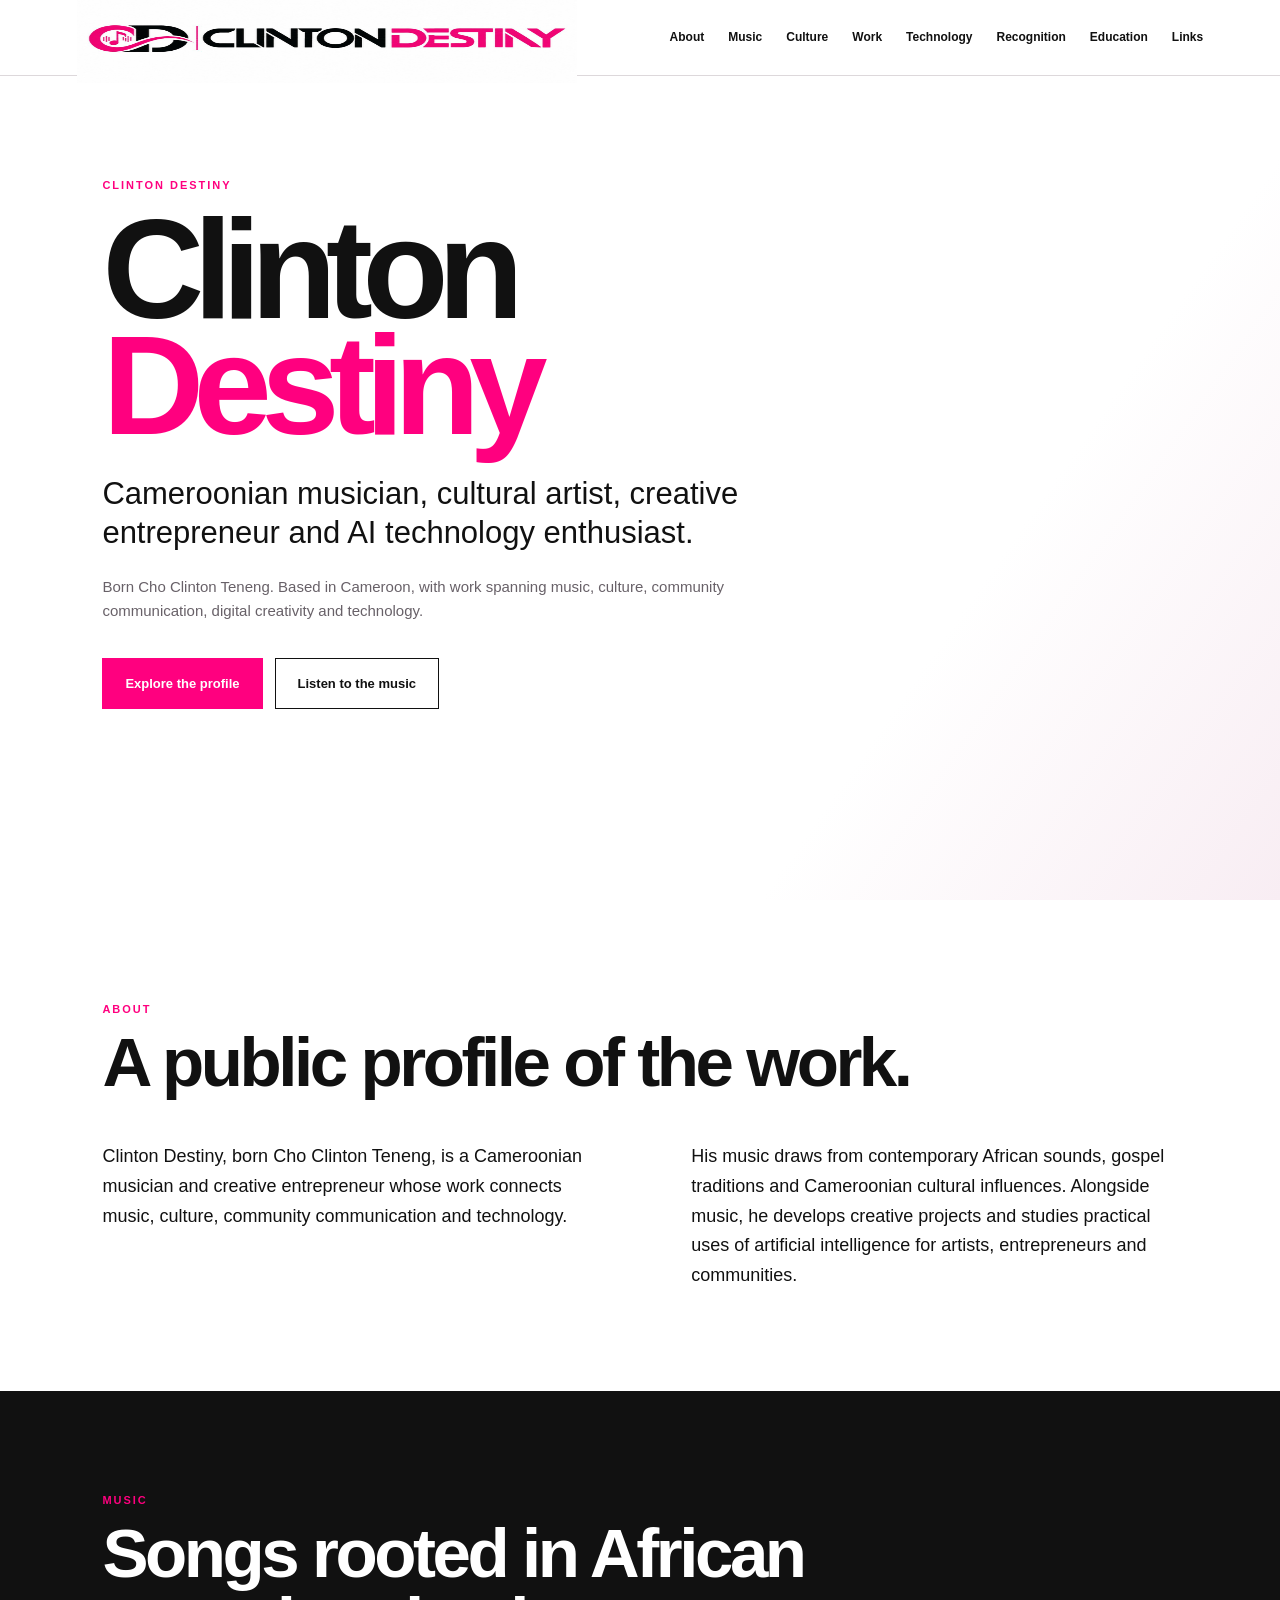
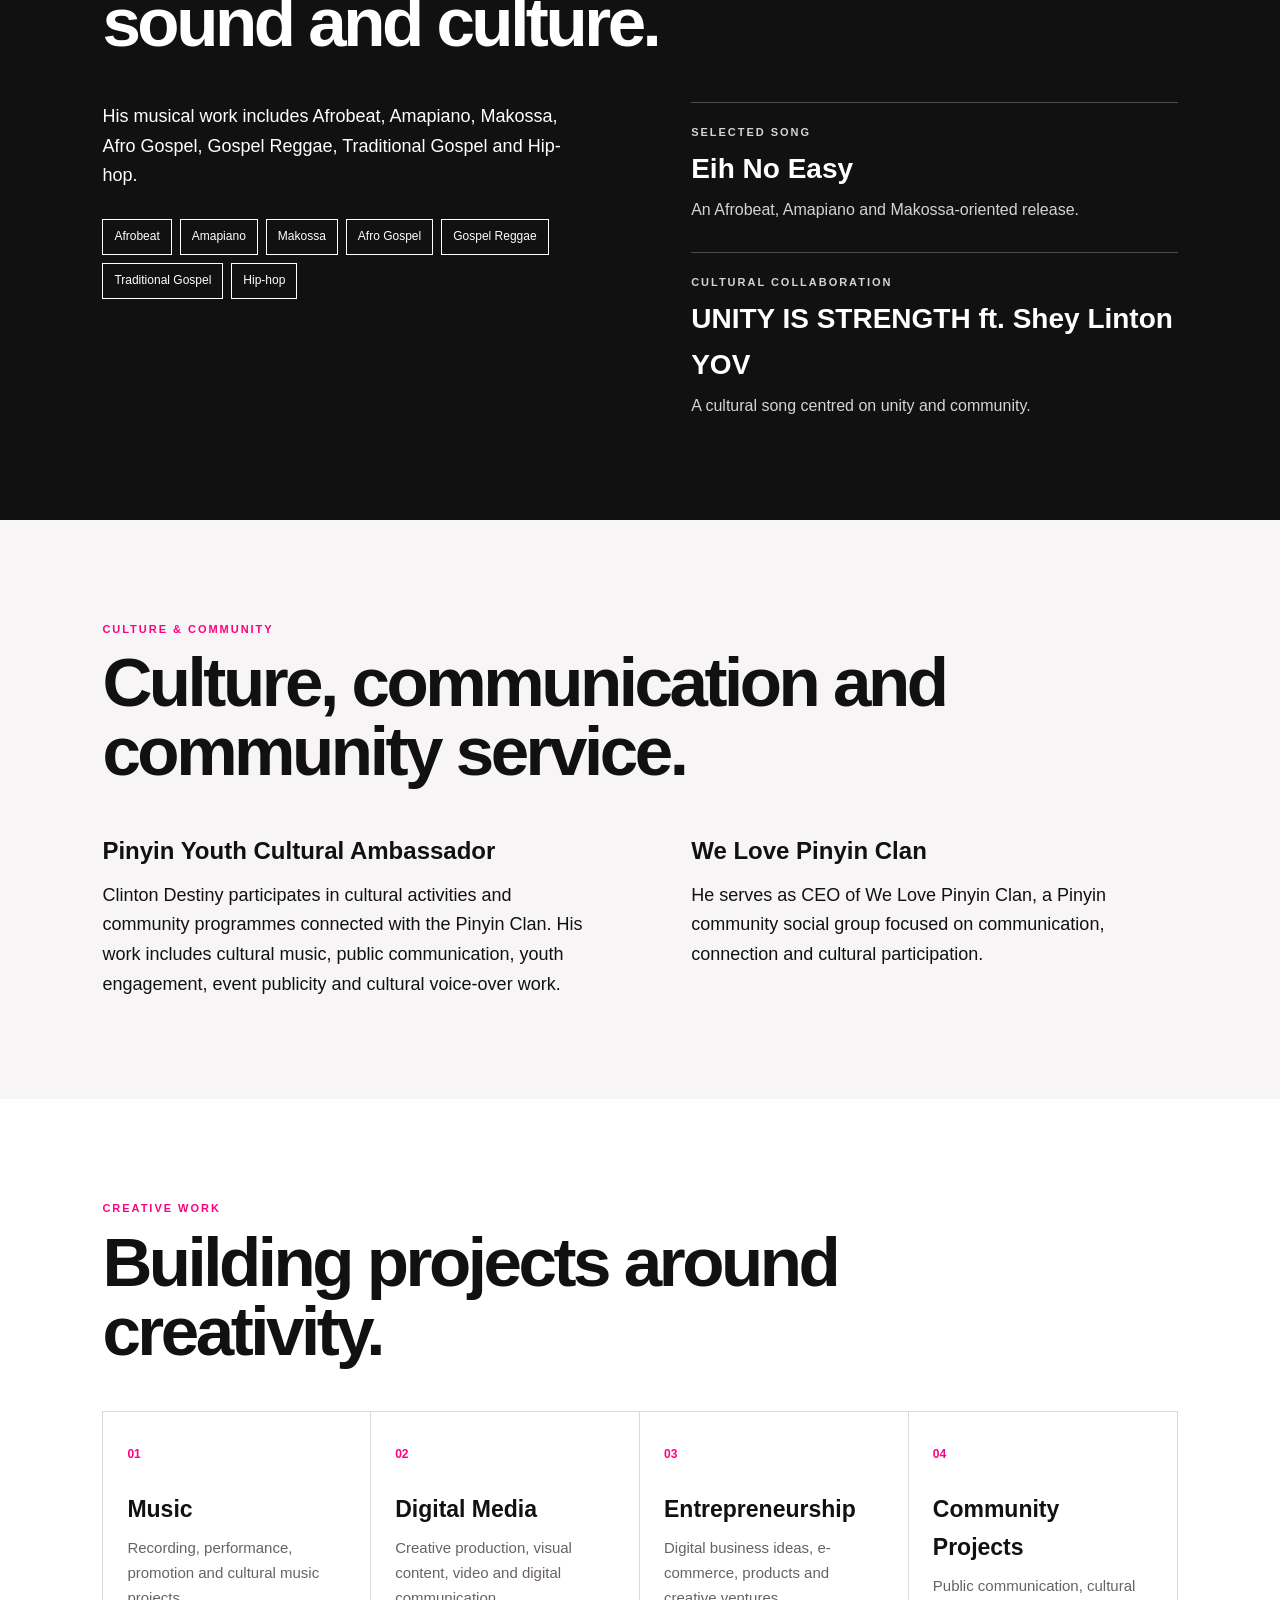
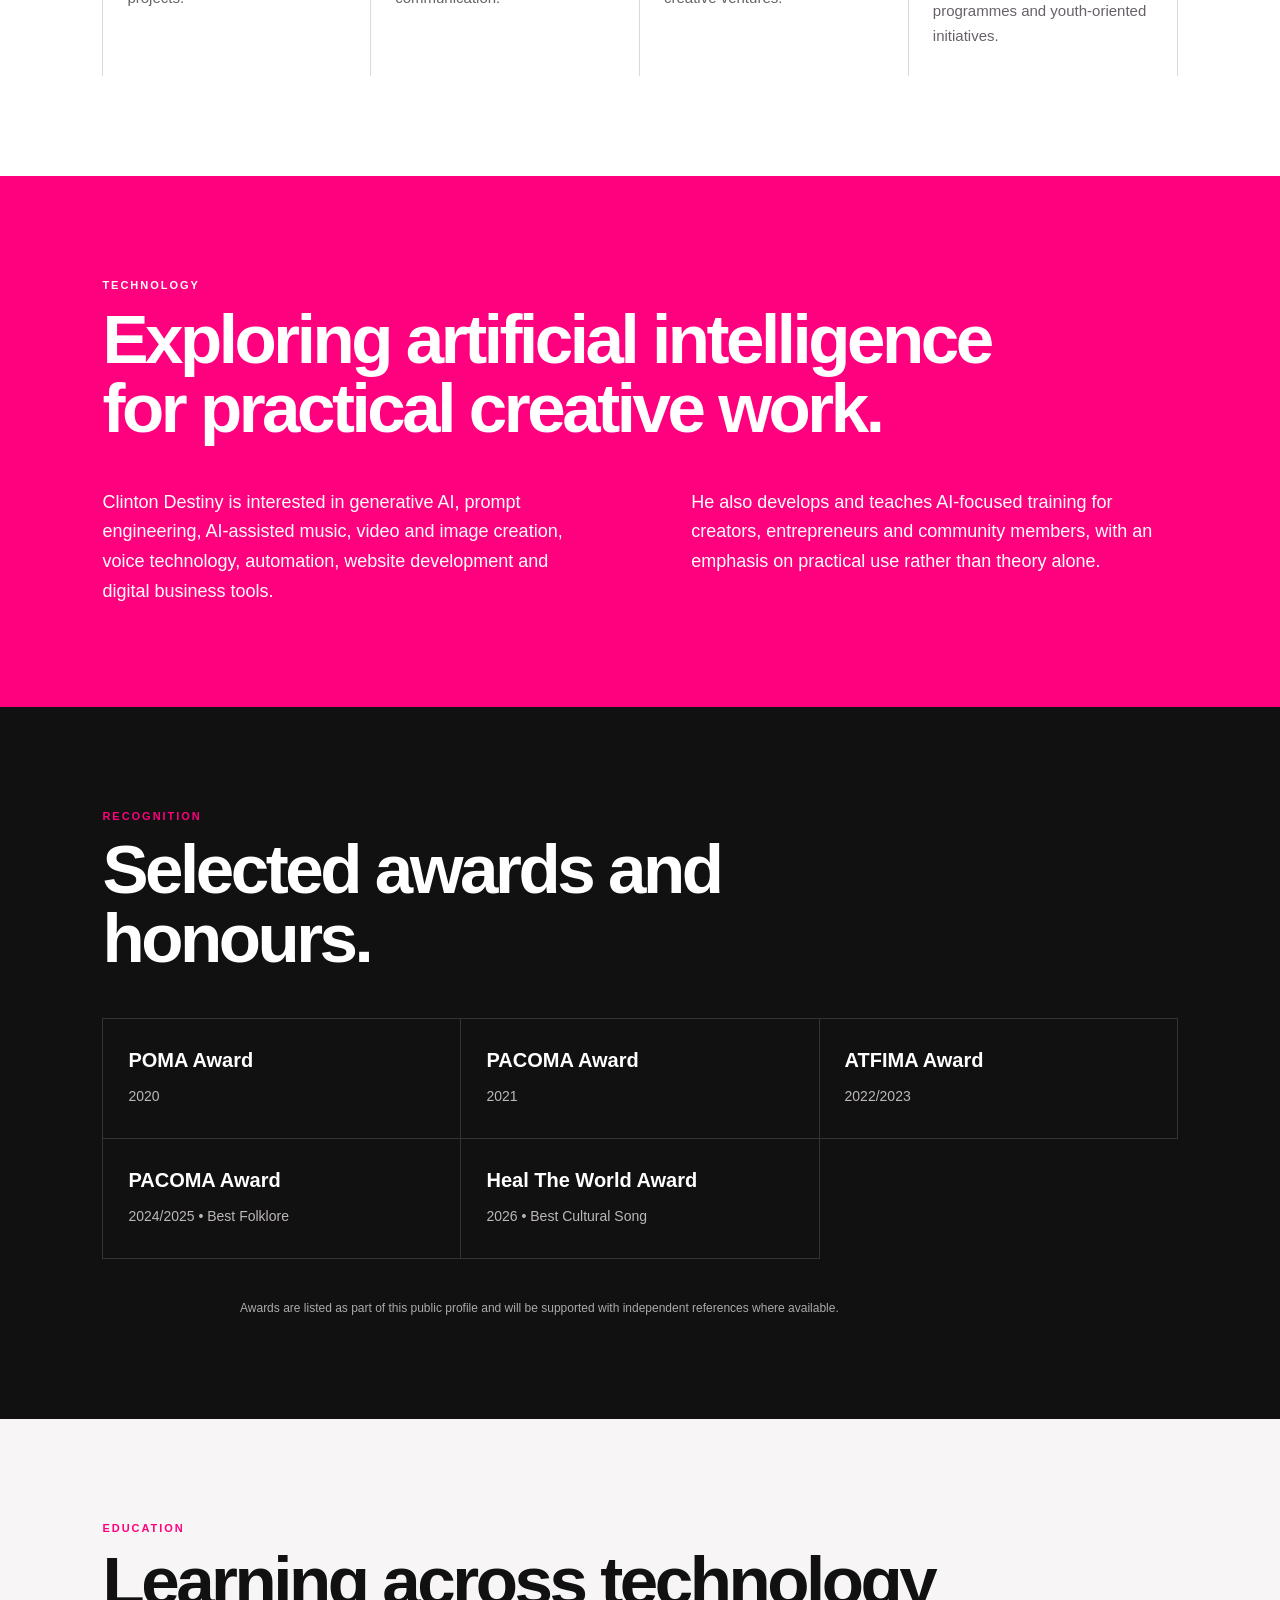
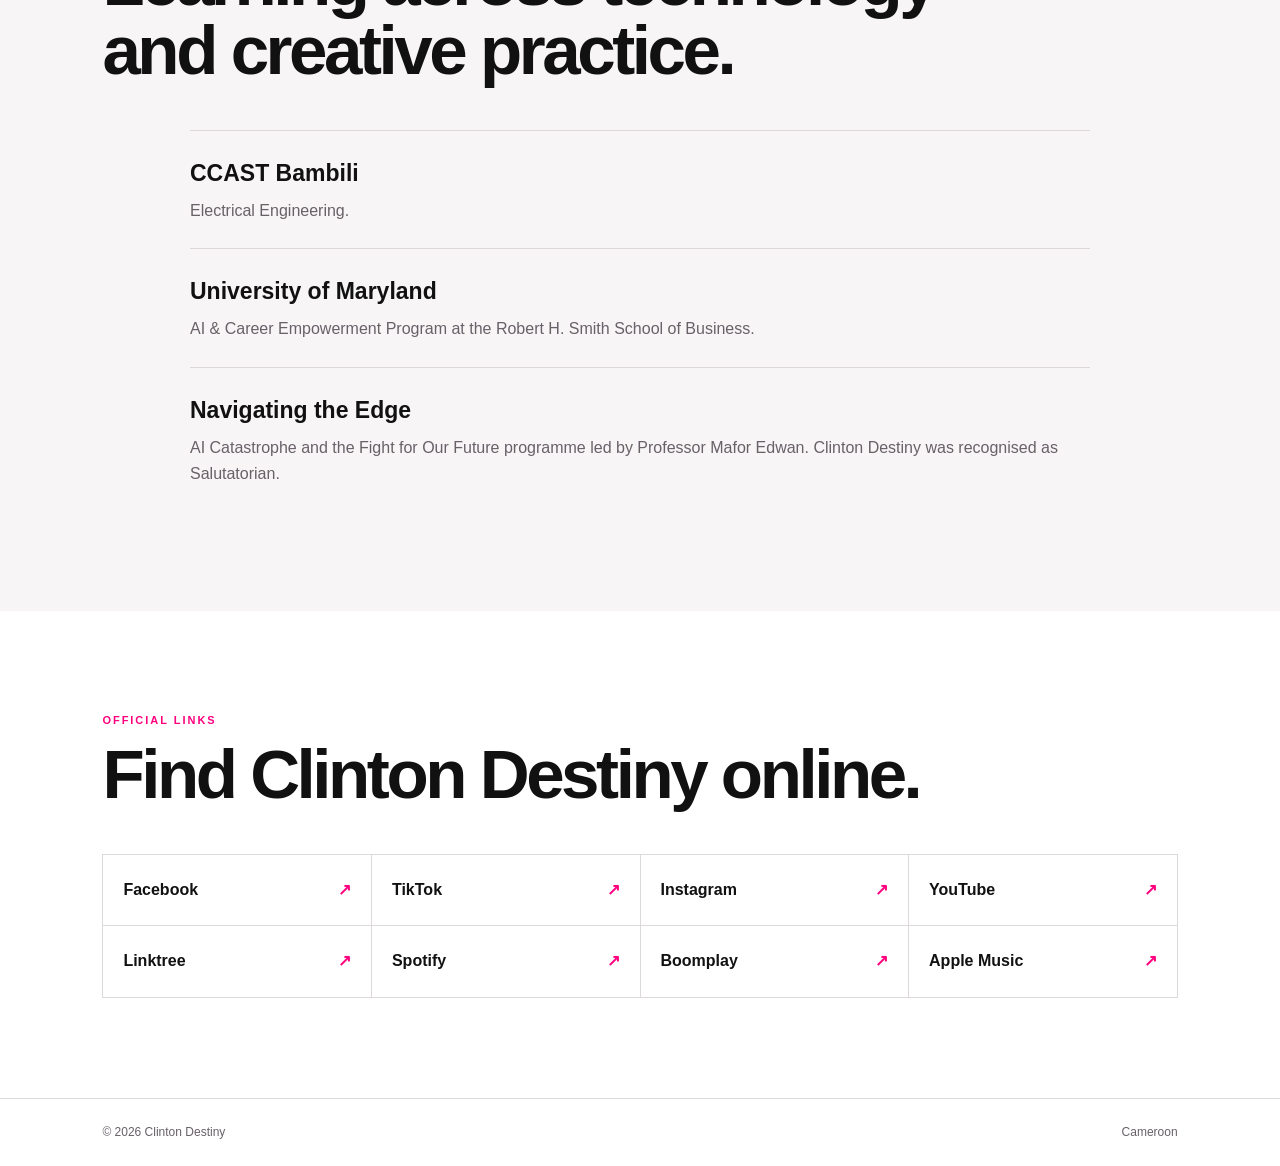
==== index.html @ 1fce6de0 "Link homepage music navigation to music page" ====
<!doctype html>
<html lang="en">
<head>
<meta charset="utf-8">
<meta name="viewport" content="width=device-width, initial-scale=1">
<meta name="description" content="Clinton Destiny, born Cho Clinton Teneng, is an award-winning Cameroonian Afro-Gospel and folklore artist, musician, creative entrepreneur, journalist, digital creator and AI technology enthusiast. Discover his music, cultural work, awards, projects and official links.">
<meta name="author" content="Clinton Destiny">
<meta name="robots" content="index, follow, max-image-preview:large, max-snippet:-1, max-video-preview:-1">
<meta name="googlebot" content="index, follow, max-image-preview:large, max-snippet:-1, max-video-preview:-1">
<meta name="theme-color" content="#111111">
<meta name="referrer" content="strict-origin-when-cross-origin">
<link rel="canonical" href="https://choclinton3-ai.github.io/clintondestiny.github.io/">
<meta property="og:site_name" content="Clinton Destiny Official">
<meta property="og:title" content="Clinton Destiny | Official Gospel & Folklore Artist">
<meta property="og:description" content="Official profile of Clinton Destiny, born Cho Clinton Teneng, a Cameroonian Afro-Gospel and folklore artist, musician, creative entrepreneur, journalist, digital creator and AI technology enthusiast.">
<meta property="og:type" content="profile">
<meta property="og:url" content="https://choclinton3-ai.github.io/clintondestiny.github.io/">
<meta property="profile:first_name" content="Clinton">
<meta property="profile:last_name" content="Destiny">
<meta property="profile:username" content="clintondestinyofficial3">
<meta name="twitter:card" content="summary">
<meta name="twitter:title" content="Clinton Destiny | Official Gospel & Folklore Artist">
<meta name="twitter:description" content="Cameroonian Afro-Gospel and folklore artist, musician, creative entrepreneur, journalist, digital creator and AI technology enthusiast.">
<title>Clinton Destiny | Official Gospel & Folklore Artist</title>
<link rel="stylesheet" href="styles.css">
<script type="application/ld+json">
{
  "@context":"https://schema.org",
  "@type":"Person",
  "name":"Clinton Destiny",
  "alternateName":"Cho Clinton Teneng",
  "description":"Award-winning Cameroonian Afro-Gospel and folklore artist, musician, creative entrepreneur, journalist, digital creator and AI technology enthusiast.",
  "url":"https://choclinton3-ai.github.io/clintondestiny.github.io/",
  "mainEntityOfPage":"https://choclinton3-ai.github.io/clintondestiny.github.io/",
  "jobTitle":"Musician, Creative Entrepreneur and Digital Creator",
  "nationality":"Cameroonian",
  "knowsAbout":[
    "Afro-Gospel",
    "Gospel Reggae",
    "Afrobeat",
    "Amapiano",
    "Makossa",
    "Cameroonian folklore music",
    "Bamenda traditional culture",
    "Artificial intelligence",
    "Prompt engineering",
    "Digital creativity",
    "Creative entrepreneurship"
  ],
  "sameAs":[
    "https://www.facebook.com/profile.php?id=61556082051792",
    "https://www.tiktok.com/@clintondestiny3",
    "https://www.instagram.com/clintondestinyofficial3",
    "https://www.youtube.com/@ClintonDestiny",
    "https://linktr.ee/clintondestiny"
  ]
}
</script>
</head>
<body>
<header class="site-header">
  <a class="brand" href="#top" aria-label="Clinton Destiny home">
    <img class="brand-logo" src="file_00000000678c821283e40a0ce53c4927.jpg" alt="Clinton Destiny logo">
  </a>
  <button class="menu" aria-label="Open navigation" aria-expanded="false" onclick="document.body.classList.toggle('nav-open');this.setAttribute('aria-expanded',document.body.classList.contains('nav-open'))">☰</button>
  <nav aria-label="Main navigation">
    <a href="about.html">About</a>
    <a href="music.html">Music</a>
    <a href="#culture">Culture</a>
    <a href="#work">Work</a>
    <a href="#technology">Technology</a>
    <a href="#recognition">Recognition</a>
    <a href="#education">Education</a>
    <a href="#links">Links</a>
  </nav>
</header>

<main id="top">
<section class="hero">
  <div class="hero-copy">
    <p class="eyebrow">CLINTON DESTINY</p>
    <h1>Clinton<br><span>Destiny</span></h1>
    <p class="lead">Cameroonian musician, cultural artist, creative entrepreneur and AI technology enthusiast.</p>
    <p class="hero-note">Born Cho Clinton Teneng. Based in Cameroon, with work spanning music, culture, community communication, digital creativity and technology.</p>
    <div class="hero-actions">
      <a class="button primary" href="about.html">Explore the profile</a>
      <a class="button secondary" href="music.html">Listen to the music</a>
    </div>
  </div>
</section>

<section id="about" class="section">
  <div class="section-heading">
    <p class="section-label">ABOUT</p>
    <h2>A public profile of the work.</h2>
  </div>
  <div class="two-col">
    <p>Clinton Destiny, born Cho Clinton Teneng, is a Cameroonian musician and creative entrepreneur whose work connects music, culture, community communication and technology.</p>
    <p>His music draws from contemporary African sounds, gospel traditions and Cameroonian cultural influences. Alongside music, he develops creative projects and studies practical uses of artificial intelligence for artists, entrepreneurs and communities.</p>
  </div>
</section>

<section id="music" class="section dark">
  <div class="section-heading">
    <p class="section-label">MUSIC</p>
    <h2>Songs rooted in African sound and culture.</h2>
  </div>
  <div class="two-col">
    <div>
      <p>His musical work includes Afrobeat, Amapiano, Makossa, Afro Gospel, Gospel Reggae, Traditional Gospel and Hip-hop.</p>
      <div class="tags">
        <span>Afrobeat</span><span>Amapiano</span><span>Makossa</span><span>Afro Gospel</span><span>Gospel Reggae</span><span>Traditional Gospel</span><span>Hip-hop</span>
      </div>
    </div>
    <div class="music-list">
      <article>
        <p class="small">SELECTED SONG</p>
        <h3>Eih No Easy</h3>
        <p>An Afrobeat, Amapiano and Makossa-oriented release.</p>
      </article>
      <article>
        <p class="small">CULTURAL COLLABORATION</p>
        <h3>UNITY IS STRENGTH ft. Shey Linton YOV</h3>
        <p>A cultural song centred on unity and community.</p>
      </article>
    </div>
  </div>
</section>

<section id="culture" class="section soft">
  <div class="section-heading">
    <p class="section-label">CULTURE & COMMUNITY</p>
    <h2>Culture, communication and community service.</h2>
  </div>
  <div class="two-col">
    <div>
      <h3>Pinyin Youth Cultural Ambassador</h3>
      <p>Clinton Destiny participates in cultural activities and community programmes connected with the Pinyin Clan. His work includes cultural music, public communication, youth engagement, event publicity and cultural voice-over work.</p>
    </div>
    <div>
      <h3>We Love Pinyin Clan</h3>
      <p>He serves as CEO of We Love Pinyin Clan, a Pinyin community social group focused on communication, connection and cultural participation.</p>
    </div>
  </div>
</section>

<section id="work" class="section">
  <div class="section-heading">
    <p class="section-label">CREATIVE WORK</p>
    <h2>Building projects around creativity.</h2>
  </div>
  <div class="work-grid">
    <article><span>01</span><h3>Music</h3><p>Recording, performance, promotion and cultural music projects.</p></article>
    <article><span>02</span><h3>Digital Media</h3><p>Creative production, visual content, video and digital communication.</p></article>
    <article><span>03</span><h3>Entrepreneurship</h3><p>Digital business ideas, e-commerce, products and creative ventures.</p></article>
    <article><span>04</span><h3>Community Projects</h3><p>Public communication, cultural programmes and youth-oriented initiatives.</p></article>
  </div>
</section>

<section id="technology" class="section pink">
  <div class="section-heading">
    <p class="section-label">TECHNOLOGY</p>
    <h2>Exploring artificial intelligence for practical creative work.</h2>
  </div>
  <div class="two-col">
    <p>Clinton Destiny is interested in generative AI, prompt engineering, AI-assisted music, video and image creation, voice technology, automation, website development and digital business tools.</p>
    <p>He also develops and teaches AI-focused training for creators, entrepreneurs and community members, with an emphasis on practical use rather than theory alone.</p>
  </div>
</section>

<section id="recognition" class="section dark">
  <div class="section-heading">
    <p class="section-label">RECOGNITION</p>
    <h2>Selected awards and honours.</h2>
  </div>
  <div class="award-grid">
    <div><strong>POMA Award</strong><span>2020</span></div>
    <div><strong>PACOMA Award</strong><span>2021</span></div>
    <div><strong>ATFIMA Award</strong><span>2022/2023</span></div>
    <div><strong>PACOMA Award</strong><span>2024/2025 • Best Folklore</span></div>
    <div><strong>Heal The World Award</strong><span>2026 • Best Cultural Song</span></div>
  </div>
  <p class="quiet">Awards are listed as part of this public profile and will be supported with independent references where available.</p>
</section>

<section id="education" class="section soft">
  <div class="section-heading">
    <p class="section-label">EDUCATION</p>
    <h2>Learning across technology and creative practice.</h2>
  </div>
  <div class="education-list">
    <article>
      <h3>CCAST Bambili</h3>
      <p>Electrical Engineering.</p>
    </article>
    <article>
      <h3>University of Maryland</h3>
      <p>AI & Career Empowerment Program at the Robert H. Smith School of Business.</p>
    </article>
    <article>
      <h3>Navigating the Edge</h3>
      <p>AI Catastrophe and the Fight for Our Future programme led by Professor Mafor Edwan. Clinton Destiny was recognised as Salutatorian.</p>
    </article>
  </div>
</section>

<section id="links" class="section links-section">
  <div class="section-heading">
    <p class="section-label">OFFICIAL LINKS</p>
    <h2>Find Clinton Destiny online.</h2>
  </div>
  <div class="links-grid">
    <a href="https://www.facebook.com/profile.php?id=61556082051792" target="_blank" rel="noopener">Facebook <span>↗</span></a>
    <a href="https://www.tiktok.com/@clintondestiny3" target="_blank" rel="noopener">TikTok <span>↗</span></a>
    <a href="https://www.instagram.com/clintondestinyofficial3" target="_blank" rel="noopener">Instagram <span>↗</span></a>
    <a href="https://www.youtube.com/@ClintonDestiny" target="_blank" rel="noopener">YouTube <span>↗</span></a>
    <a href="https://linktr.ee/clintondestiny" target="_blank" rel="noopener">Linktree <span>↗</span></a>
    <a href="https://open.spotify.com/album/2x3E6bNF00wiNWALQYVmuE" target="_blank" rel="noopener">Spotify <span>↗</span></a>
    <a href="https://www.boomplay.com/songs/194719403" target="_blank" rel="noopener">Boomplay <span>↗</span></a>
    <a href="https://geo.music.apple.com/us/album/_/1787803895?i=1787803896" target="_blank" rel="noopener">Apple Music <span>↗</span></a>
  </div>
</section>
</main>

<footer>
  <span>© <span id="year"></span> Clinton Destiny</span>
  <span>Cameroon</span>
</footer>
<script src="script.js"></script>
</body>
</html>
---- styles.css ----
:root{--pink:#ff007f;--black:#111;--white:#fff;--soft:#f7f5f6;--line:#ddd8db;--muted:#686168}
*{box-sizing:border-box}
html{scroll-behavior:smooth}
body{margin:0;font-family:Arial,Helvetica,sans-serif;color:var(--black);background:#fff;line-height:1.65}
a{color:inherit;text-decoration:none}
.site-header{height:76px;display:flex;align-items:center;justify-content:space-between;padding:0 6vw;border-bottom:1px solid var(--line);background:rgba(255,255,255,.97);position:sticky;top:0;z-index:50}
.brand{display:flex;align-items:center;justify-content:flex-start;width:500px;height:90px;flex:0 0 500px;overflow:hidden}.brand-logo{display:block;width:500px;height:90px;object-fit:fill}.brand:focus-visible{outline:2px solid var(--pink);outline-offset:4px}
.brand b{color:var(--pink)}
.site-header nav{display:flex;gap:24px;font-size:12px;font-weight:700}
.site-header nav a:hover{color:var(--pink)}
.menu{display:none;border:0;background:none;font-size:28px;line-height:1;padding:4px;cursor:pointer}
.hero{display:block;min-height:calc(100vh - 76px);padding:100px 8vw 110px;background:linear-gradient(125deg,#fff 0%,#fff 72%,#f8edf3 100%)}
.hero-copy{max-width:900px}
.eyebrow,.section-label,.small{margin:0;color:var(--pink);font-size:11px;font-weight:800;letter-spacing:.18em}
h1{font-size:clamp(72px,11vw,150px);line-height:.82;letter-spacing:-.075em;margin:18px 0 32px}
h1 span{color:var(--pink)}
.lead{font-size:clamp(22px,2.5vw,31px);line-height:1.25;max-width:700px;margin:0}
.hero-note{max-width:720px;color:var(--muted);font-size:15px;margin:22px 0 0}
.hero-actions{display:flex;gap:12px;margin-top:34px;flex-wrap:wrap}
.button{display:inline-block;padding:14px 22px;border:1px solid var(--black);font-weight:700;font-size:13px}
.button.primary{background:var(--pink);color:#fff;border-color:var(--pink)}
.button.secondary{background:#fff}
.section{padding:100px 8vw}
.section.dark{background:var(--black);color:#fff}
.section.pink{background:var(--pink);color:#fff}
.section.pink .section-label{color:#fff}
.section.soft{background:var(--soft)}
.section-heading{max-width:1200px;margin:0 auto 45px}
.section-heading h2{font-size:clamp(42px,5.4vw,78px);line-height:1;letter-spacing:-.05em;max-width:900px;margin:10px 0 0}
.two-col{display:grid;grid-template-columns:1fr 1fr;gap:8vw;max-width:1200px;margin:auto}
.two-col>p,.two-col>div>p{font-size:18px;margin:0}
.two-col h3{font-size:24px;margin:0 0 10px}
.tags{display:flex;flex-wrap:wrap;gap:8px;margin-top:28px}
.tags span{border:1px solid currentColor;padding:7px 11px;font-size:12px}
.music-list{display:grid;gap:28px}
.music-list article{border-top:1px solid rgba(255,255,255,.25);padding-top:20px}
.music-list h3{font-size:28px;margin:5px 0}
.music-list p{margin:0;color:#d7d2d5}
.work-grid{display:grid;grid-template-columns:repeat(4,1fr);max-width:1200px;margin:auto;border-top:1px solid var(--line)}
.work-grid article{padding:28px 24px;border-right:1px solid var(--line)}
.work-grid article:first-child{border-left:1px solid var(--line)}
.work-grid span{color:var(--pink);font-weight:800;font-size:12px}
.work-grid h3{font-size:23px;margin:25px 0 7px}
.work-grid p{color:var(--muted);font-size:15px;margin:0}
.section.pink .two-col p{color:#fff}
.award-grid{display:grid;grid-template-columns:repeat(3,1fr);gap:0;max-width:1200px;margin:auto;border-top:1px solid #333;border-left:1px solid #333}
.award-grid div{padding:25px;border-right:1px solid #333;border-bottom:1px solid #333;min-height:120px}
.award-grid strong{display:block;font-size:20px}
.award-grid span{display:block;color:#bdb7bb;margin-top:8px;font-size:14px}
.quiet{max-width:800px;margin:40px auto 0;color:#aaa;font-size:12px}
.education-list{max-width:900px;margin:auto}
.education-list article{border-top:1px solid var(--line);padding:24px 0}
.education-list h3{font-size:23px;margin:0 0 5px}
.education-list p{margin:0;color:var(--muted);font-size:16px}
.links-section{background:#fff}
.links-grid{display:grid;grid-template-columns:repeat(4,1fr);max-width:1200px;margin:auto;border-top:1px solid var(--line);border-left:1px solid var(--line)}
.links-grid a{padding:22px 20px;border-right:1px solid var(--line);border-bottom:1px solid var(--line);font-weight:700}
.links-grid a:hover{color:var(--pink)}
.links-grid span{float:right;color:var(--pink)}
footer{display:flex;justify-content:space-between;padding:24px 8vw;border-top:1px solid var(--line);font-size:12px;color:var(--muted)}
@media(max-width:900px){
.site-header{height:68px;padding:0 7vw}
.site-header nav{display:none}
.menu{display:block}
.nav-open nav{display:flex;position:absolute;left:0;right:0;top:68px;background:#fff;padding:22px 7vw;flex-direction:column;gap:14px;border-bottom:1px solid var(--line);box-shadow:0 10px 25px rgba(0,0,0,.05)}
.hero{min-height:auto;padding:70px 7vw 80px}
.section{padding:78px 7vw}
.section-heading{margin-bottom:34px}
.two-col{grid-template-columns:1fr;gap:28px}
.two-col>p,.two-col>div>p{font-size:17px}
.work-grid{grid-template-columns:1fr 1fr}
.work-grid article{border-bottom:1px solid var(--line)}
.award-grid{grid-template-columns:1fr 1fr}
.links-grid{grid-template-columns:1fr 1fr}
footer{padding:22px 7vw}
}
@media(max-width:560px){
.brand{width:calc(100% - 56px);height:90px;flex:1 1 auto;flex-basis:auto;justify-content:flex-start}.brand-logo{width:100%;height:90px;object-fit:fill}
h1{font-size:clamp(62px,18vw,100px)}
.lead{font-size:22px}
.hero-actions{width:100%}
.button{flex:1;text-align:center}
.work-grid,.award-grid,.links-grid{grid-template-columns:1fr}
.work-grid article{border-left:1px solid var(--line)}
}
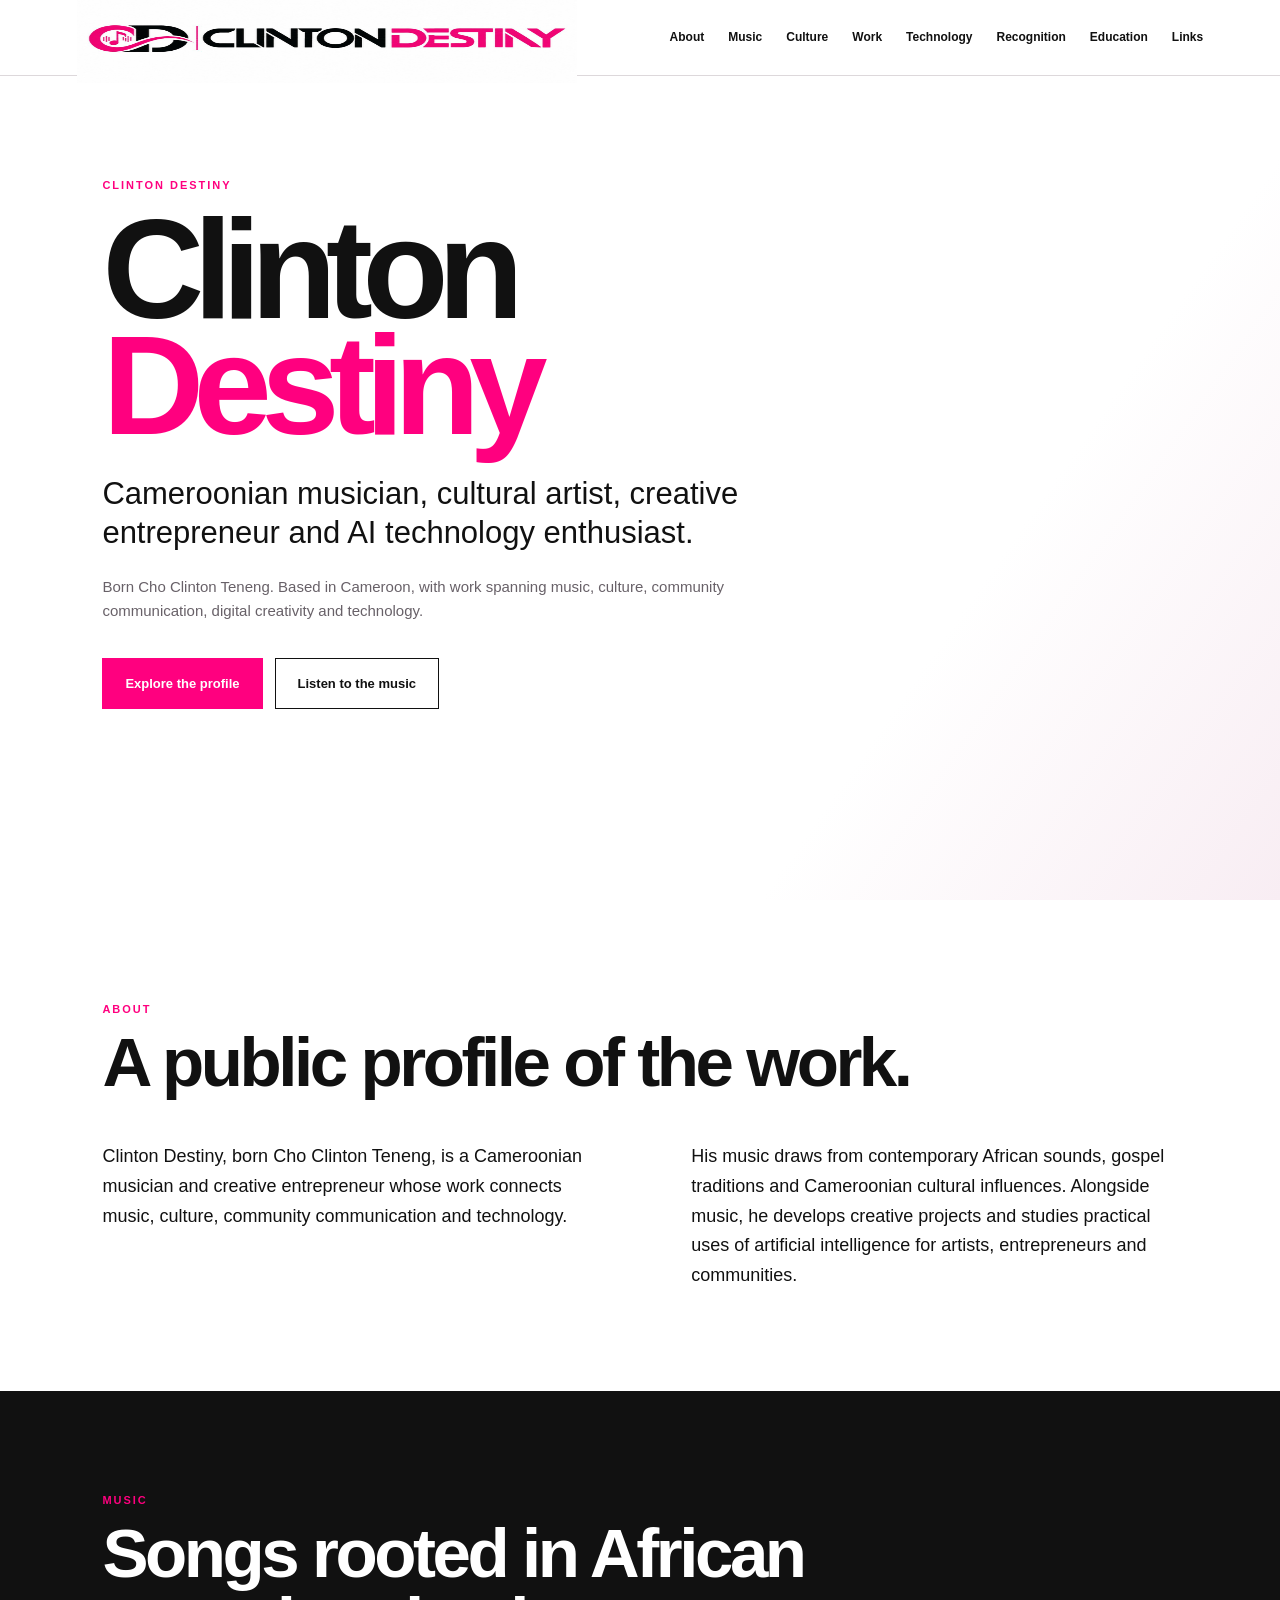
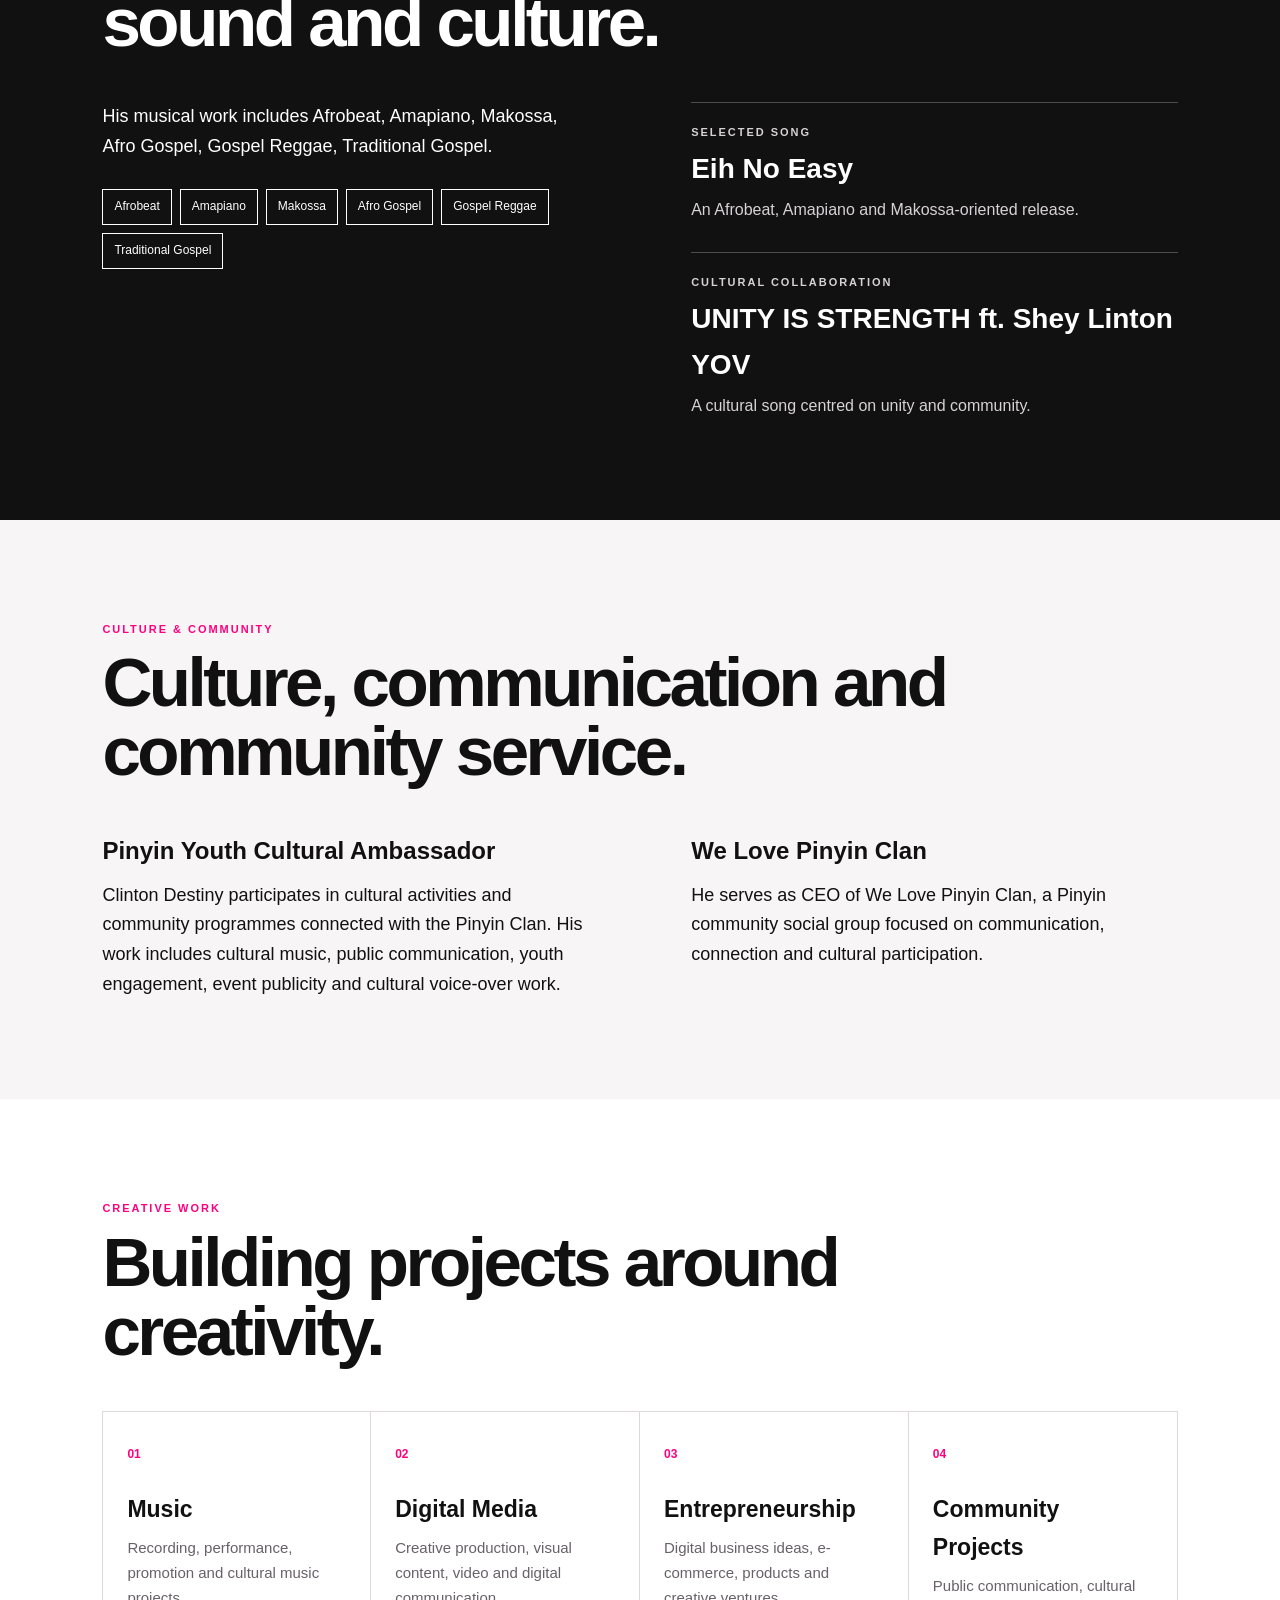
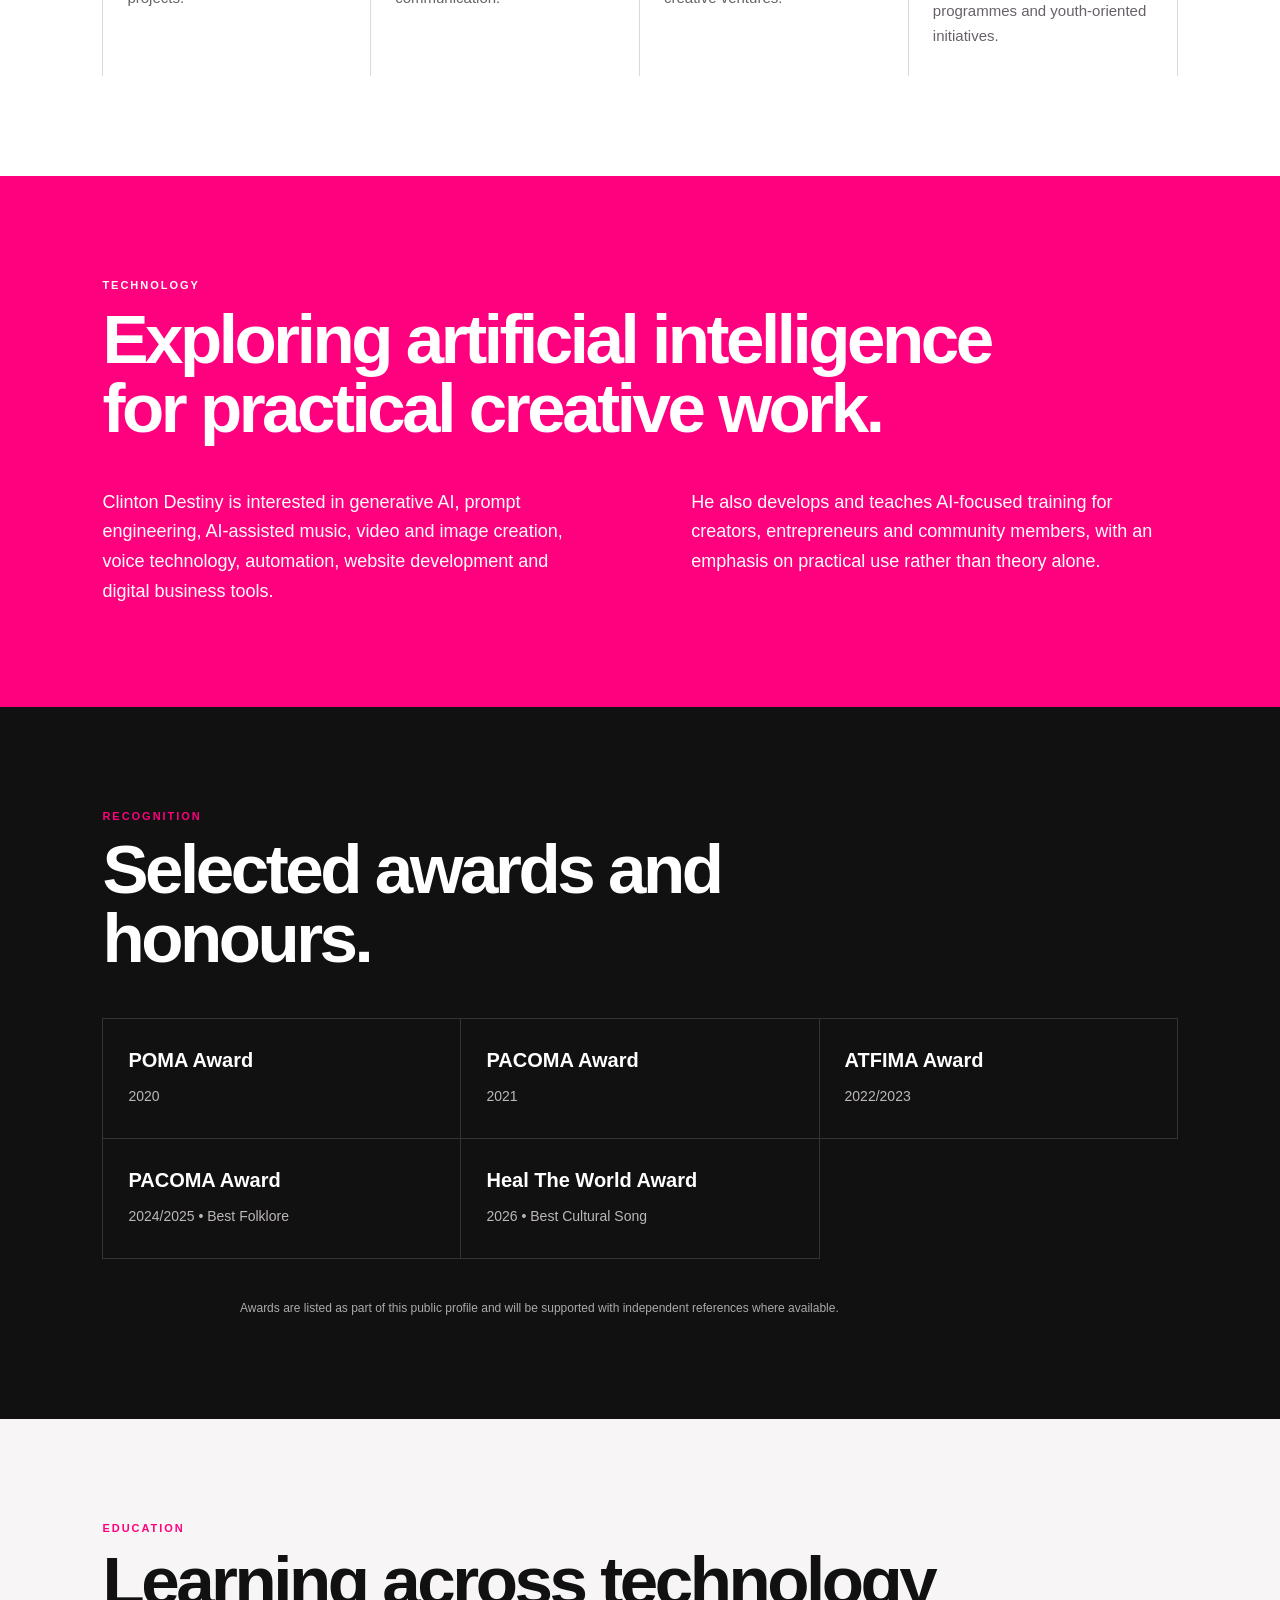
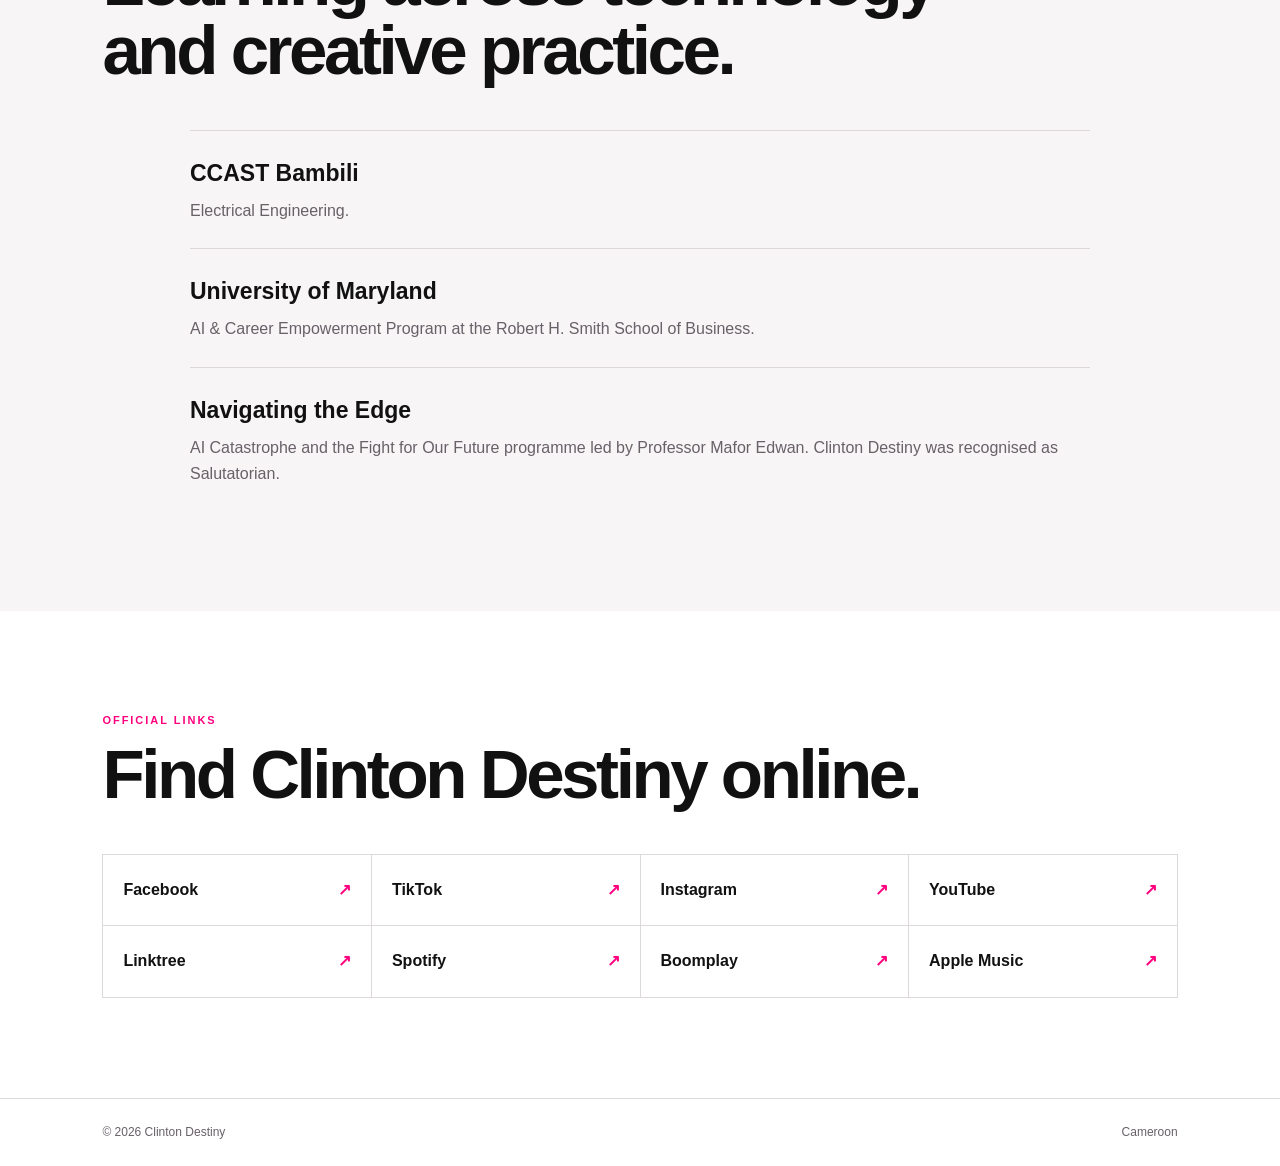
==== commit 653ca3e7: "Remove Hip-hop from homepage music profile" ====
--- a/index.html
+++ b/index.html
@@ -107,9 +107,9 @@
   </div>
   <div class="two-col">
     <div>
-      <p>His musical work includes Afrobeat, Amapiano, Makossa, Afro Gospel, Gospel Reggae, Traditional Gospel and Hip-hop.</p>
+      <p>His musical work includes Afrobeat, Amapiano, Makossa, Afro Gospel, Gospel Reggae, Traditional Gospel.</p>
       <div class="tags">
-        <span>Afrobeat</span><span>Amapiano</span><span>Makossa</span><span>Afro Gospel</span><span>Gospel Reggae</span><span>Traditional Gospel</span><span>Hip-hop</span>
+        <span>Afrobeat</span><span>Amapiano</span><span>Makossa</span><span>Afro Gospel</span><span>Gospel Reggae</span><span>Traditional Gospel</span>
       </div>
     </div>
     <div class="music-list">
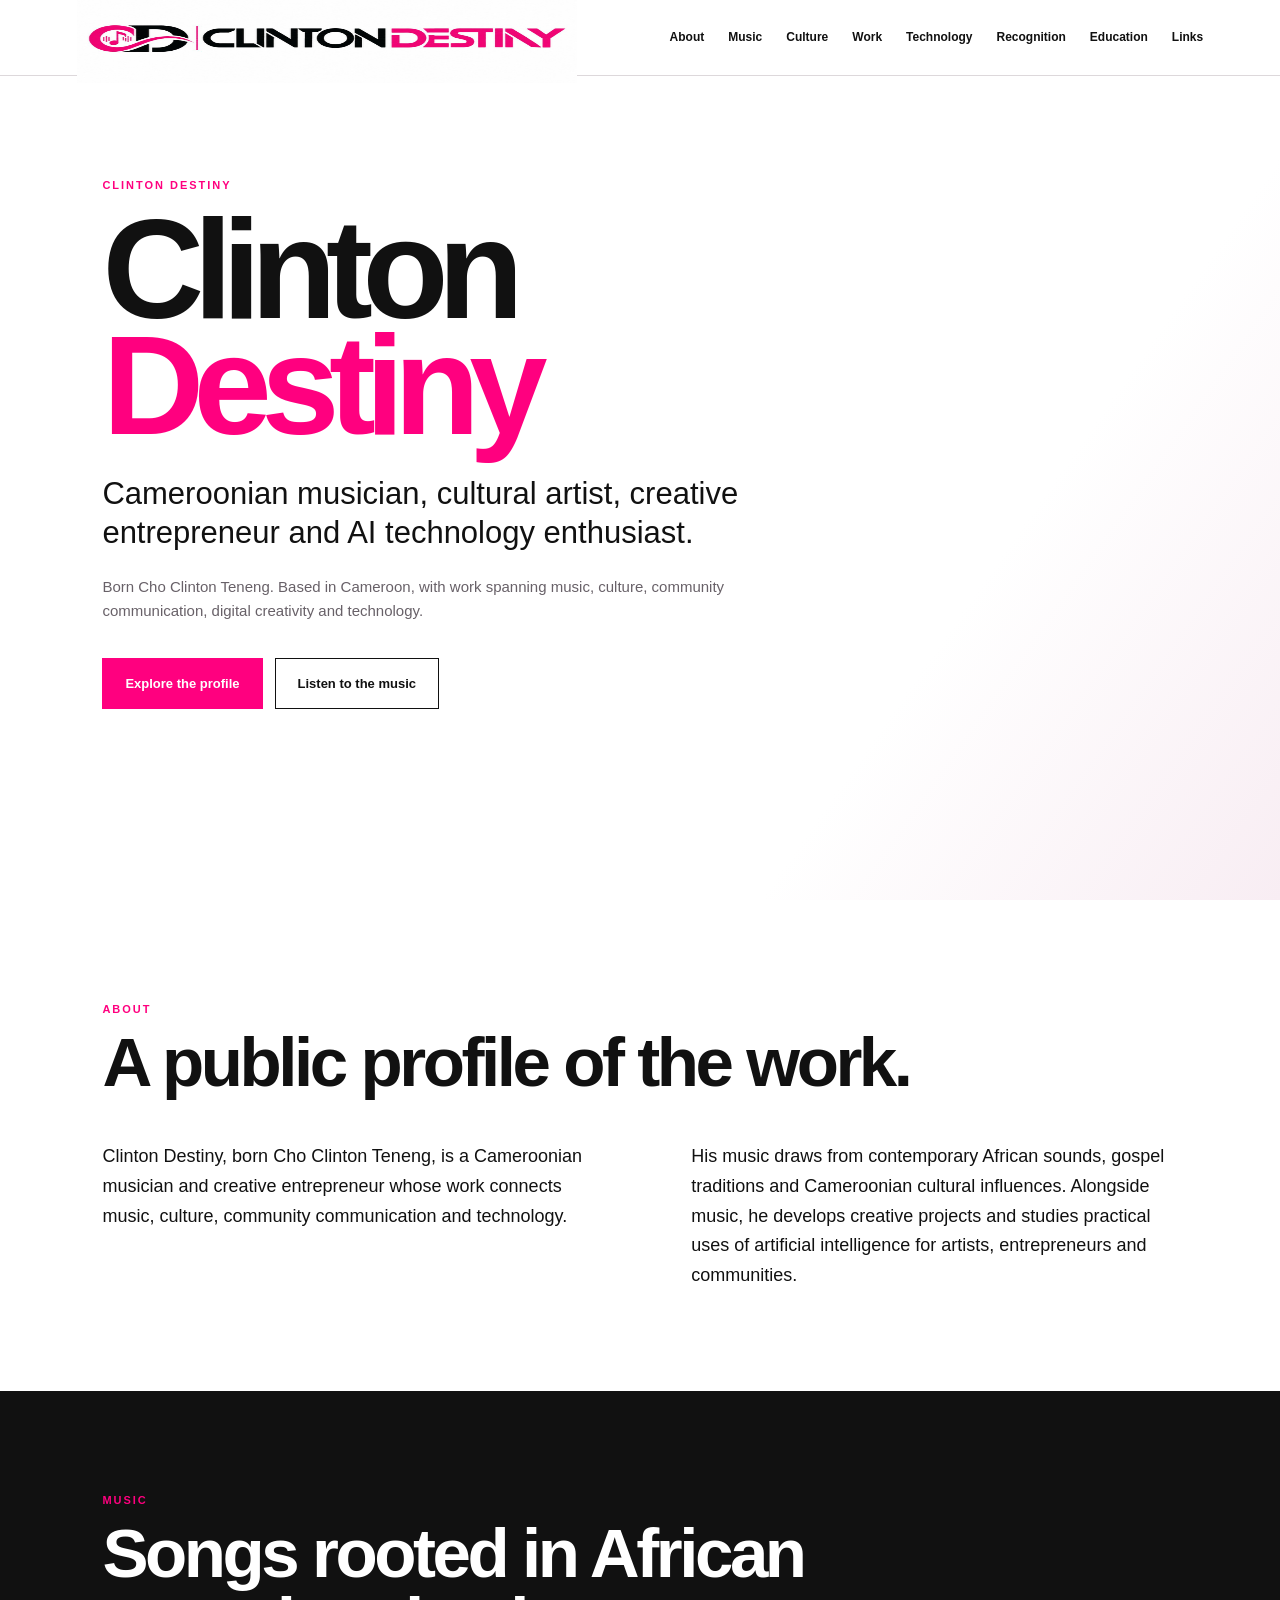
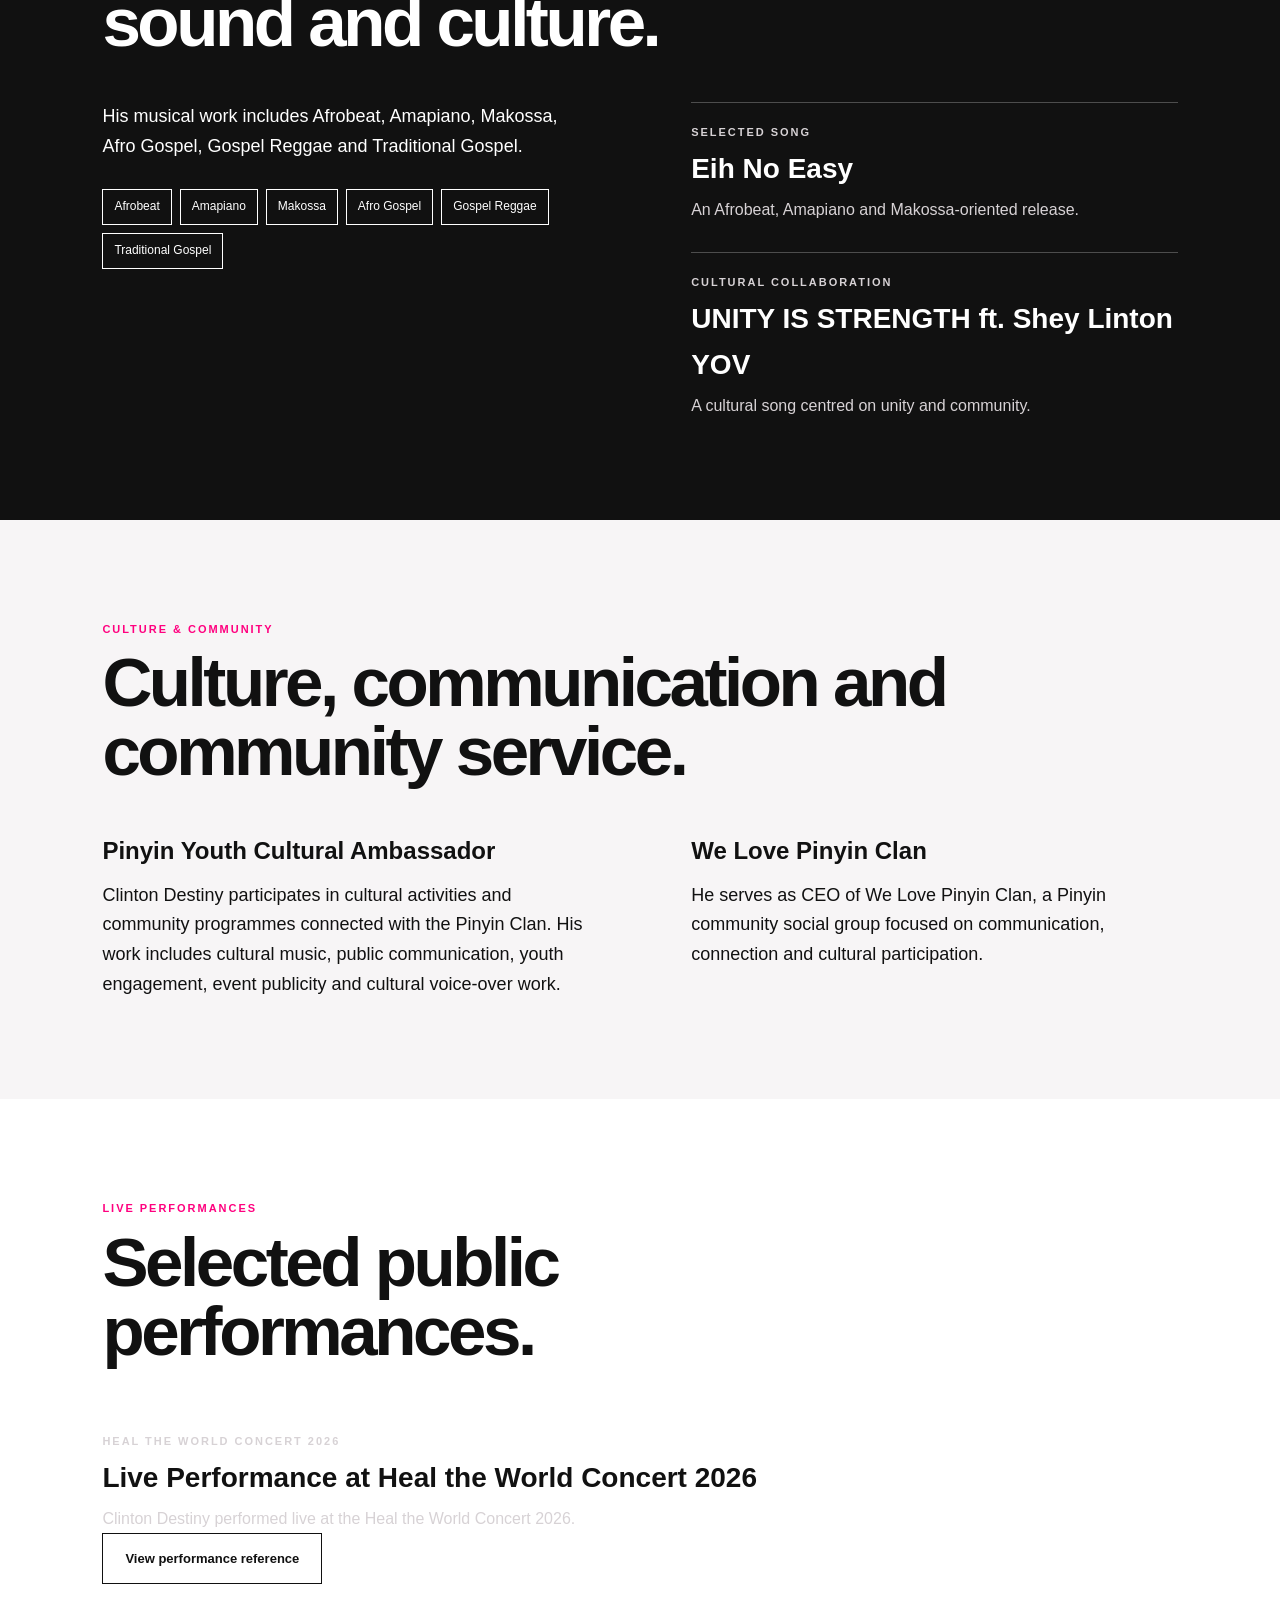
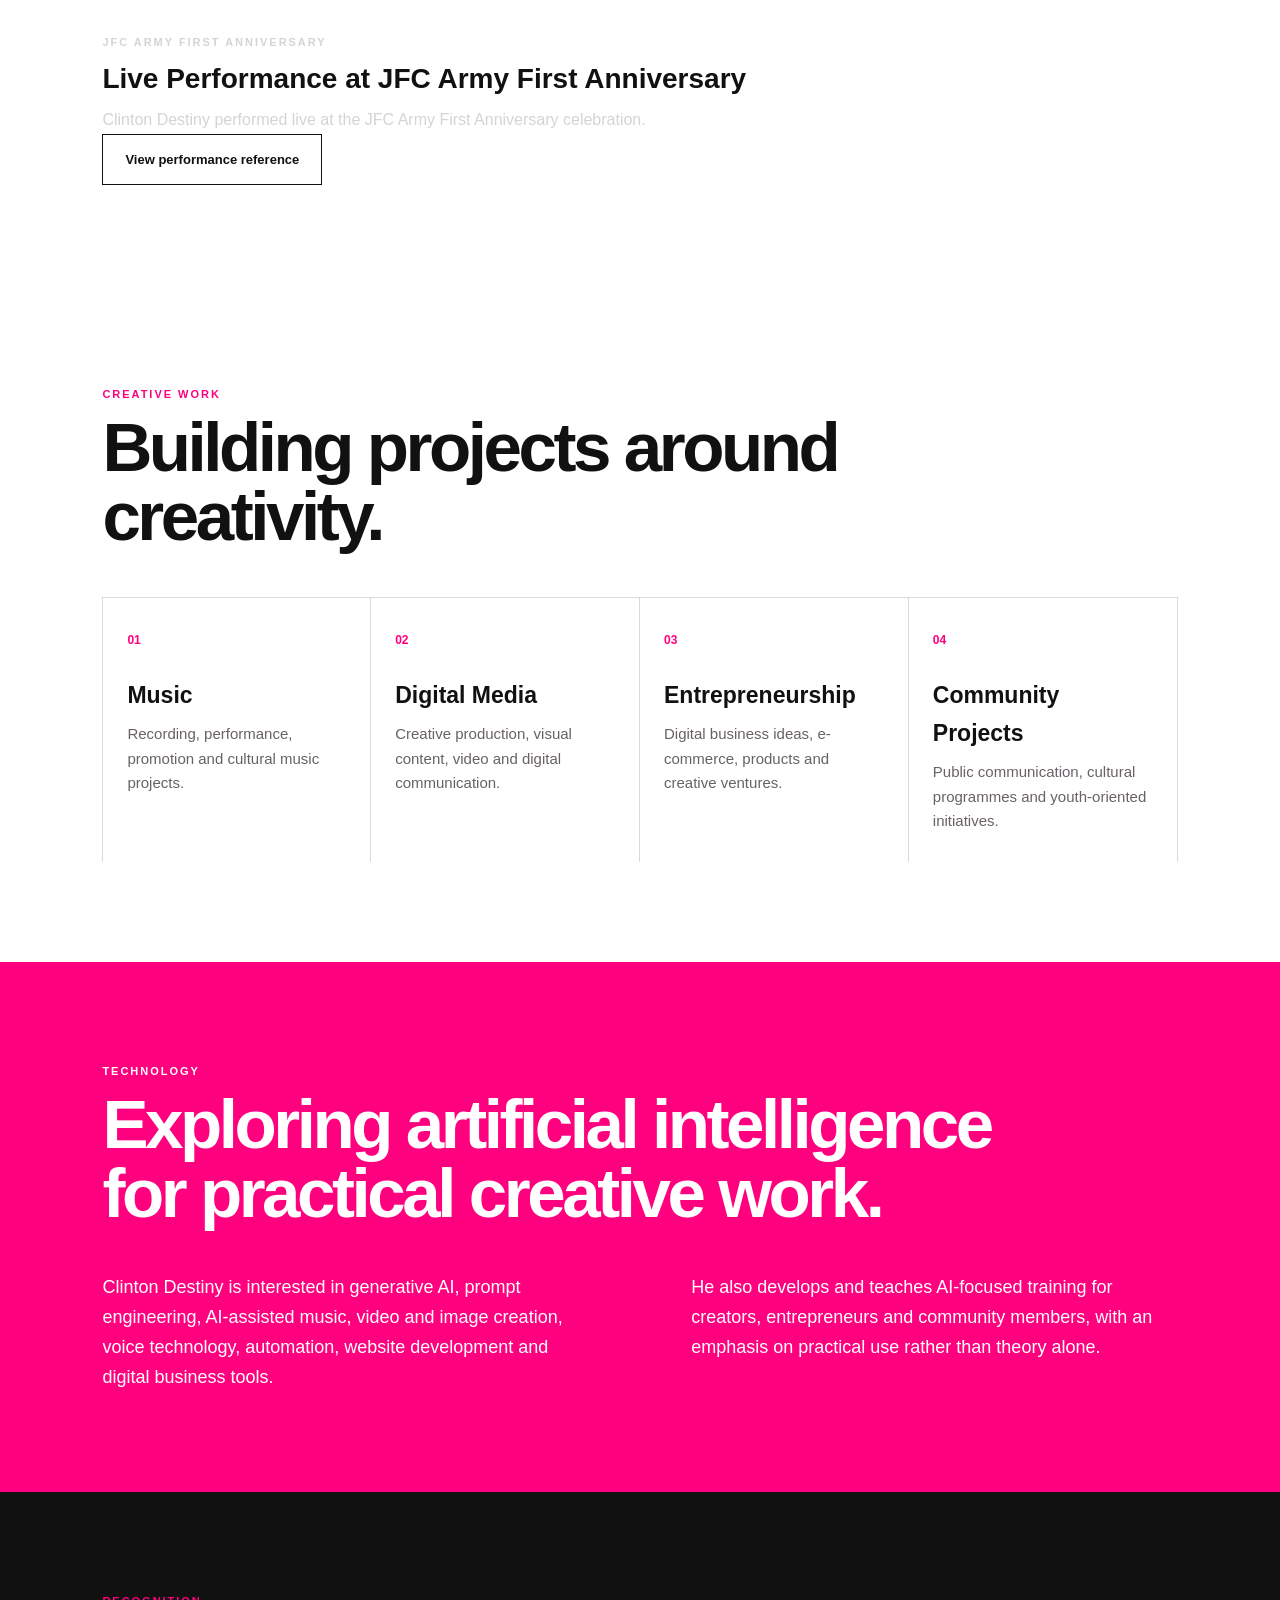
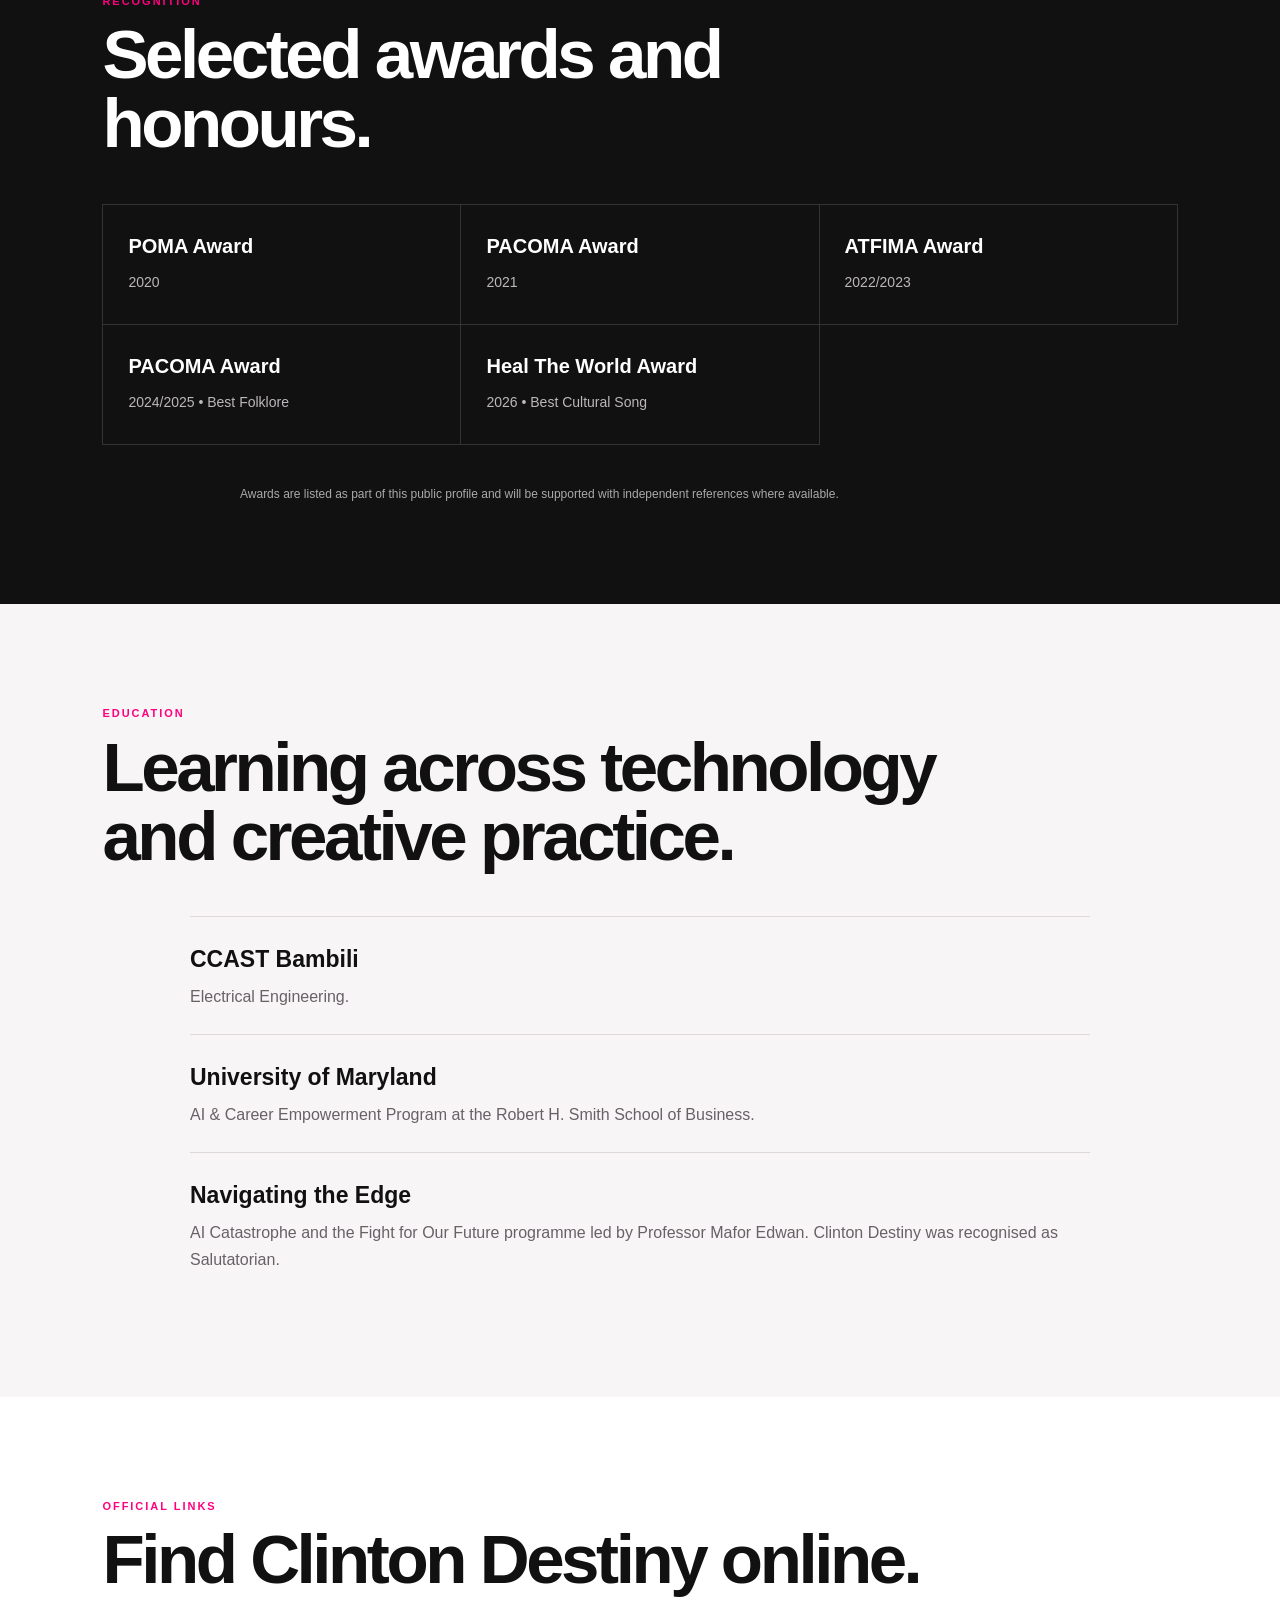
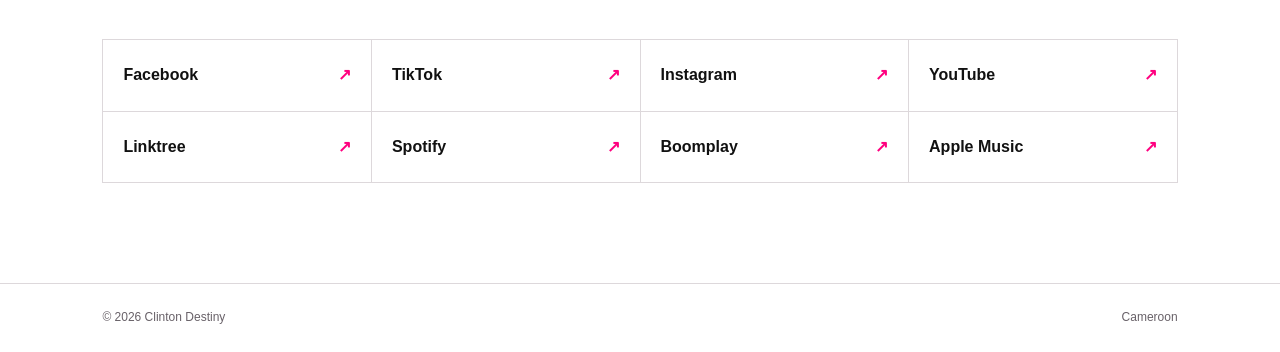
==== commit ac56d906: "Add live performance references" ====
--- a/index.html
+++ b/index.html
@@ -34,26 +34,8 @@
   "mainEntityOfPage":"https://choclinton3-ai.github.io/clintondestiny.github.io/",
   "jobTitle":"Musician, Creative Entrepreneur and Digital Creator",
   "nationality":"Cameroonian",
-  "knowsAbout":[
-    "Afro-Gospel",
-    "Gospel Reggae",
-    "Afrobeat",
-    "Amapiano",
-    "Makossa",
-    "Cameroonian folklore music",
-    "Bamenda traditional culture",
-    "Artificial intelligence",
-    "Prompt engineering",
-    "Digital creativity",
-    "Creative entrepreneurship"
-  ],
-  "sameAs":[
-    "https://www.facebook.com/profile.php?id=61556082051792",
-    "https://www.tiktok.com/@clintondestiny3",
-    "https://www.instagram.com/clintondestinyofficial3",
-    "https://www.youtube.com/@ClintonDestiny",
-    "https://linktr.ee/clintondestiny"
-  ]
+  "knowsAbout":["Afro-Gospel","Gospel Reggae","Afrobeat","Amapiano","Makossa","Cameroonian folklore music","Bamenda traditional culture","Artificial intelligence","Prompt engineering","Digital creativity","Creative entrepreneurship"],
+  "sameAs":["https://www.facebook.com/profile.php?id=61556082051792","https://www.tiktok.com/@clintondestiny3","https://www.instagram.com/clintondestinyofficial3","https://www.youtube.com/@ClintonDestiny","https://linktr.ee/clintondestiny"]
 }
 </script>
 </head>
@@ -64,168 +46,22 @@
   </a>
   <button class="menu" aria-label="Open navigation" aria-expanded="false" onclick="document.body.classList.toggle('nav-open');this.setAttribute('aria-expanded',document.body.classList.contains('nav-open'))">☰</button>
   <nav aria-label="Main navigation">
-    <a href="about.html">About</a>
-    <a href="music.html">Music</a>
-    <a href="#culture">Culture</a>
-    <a href="#work">Work</a>
-    <a href="#technology">Technology</a>
-    <a href="#recognition">Recognition</a>
-    <a href="#education">Education</a>
-    <a href="#links">Links</a>
+    <a href="about.html">About</a><a href="music.html">Music</a><a href="#culture">Culture</a><a href="#work">Work</a><a href="#technology">Technology</a><a href="#recognition">Recognition</a><a href="#education">Education</a><a href="#links">Links</a>
   </nav>
 </header>
-
 <main id="top">
-<section class="hero">
-  <div class="hero-copy">
-    <p class="eyebrow">CLINTON DESTINY</p>
-    <h1>Clinton<br><span>Destiny</span></h1>
-    <p class="lead">Cameroonian musician, cultural artist, creative entrepreneur and AI technology enthusiast.</p>
-    <p class="hero-note">Born Cho Clinton Teneng. Based in Cameroon, with work spanning music, culture, community communication, digital creativity and technology.</p>
-    <div class="hero-actions">
-      <a class="button primary" href="about.html">Explore the profile</a>
-      <a class="button secondary" href="music.html">Listen to the music</a>
-    </div>
-  </div>
-</section>
-
-<section id="about" class="section">
-  <div class="section-heading">
-    <p class="section-label">ABOUT</p>
-    <h2>A public profile of the work.</h2>
-  </div>
-  <div class="two-col">
-    <p>Clinton Destiny, born Cho Clinton Teneng, is a Cameroonian musician and creative entrepreneur whose work connects music, culture, community communication and technology.</p>
-    <p>His music draws from contemporary African sounds, gospel traditions and Cameroonian cultural influences. Alongside music, he develops creative projects and studies practical uses of artificial intelligence for artists, entrepreneurs and communities.</p>
-  </div>
-</section>
-
-<section id="music" class="section dark">
-  <div class="section-heading">
-    <p class="section-label">MUSIC</p>
-    <h2>Songs rooted in African sound and culture.</h2>
-  </div>
-  <div class="two-col">
-    <div>
-      <p>His musical work includes Afrobeat, Amapiano, Makossa, Afro Gospel, Gospel Reggae, Traditional Gospel.</p>
-      <div class="tags">
-        <span>Afrobeat</span><span>Amapiano</span><span>Makossa</span><span>Afro Gospel</span><span>Gospel Reggae</span><span>Traditional Gospel</span>
-      </div>
-    </div>
-    <div class="music-list">
-      <article>
-        <p class="small">SELECTED SONG</p>
-        <h3>Eih No Easy</h3>
-        <p>An Afrobeat, Amapiano and Makossa-oriented release.</p>
-      </article>
-      <article>
-        <p class="small">CULTURAL COLLABORATION</p>
-        <h3>UNITY IS STRENGTH ft. Shey Linton YOV</h3>
-        <p>A cultural song centred on unity and community.</p>
-      </article>
-    </div>
-  </div>
-</section>
-
-<section id="culture" class="section soft">
-  <div class="section-heading">
-    <p class="section-label">CULTURE & COMMUNITY</p>
-    <h2>Culture, communication and community service.</h2>
-  </div>
-  <div class="two-col">
-    <div>
-      <h3>Pinyin Youth Cultural Ambassador</h3>
-      <p>Clinton Destiny participates in cultural activities and community programmes connected with the Pinyin Clan. His work includes cultural music, public communication, youth engagement, event publicity and cultural voice-over work.</p>
-    </div>
-    <div>
-      <h3>We Love Pinyin Clan</h3>
-      <p>He serves as CEO of We Love Pinyin Clan, a Pinyin community social group focused on communication, connection and cultural participation.</p>
-    </div>
-  </div>
-</section>
-
-<section id="work" class="section">
-  <div class="section-heading">
-    <p class="section-label">CREATIVE WORK</p>
-    <h2>Building projects around creativity.</h2>
-  </div>
-  <div class="work-grid">
-    <article><span>01</span><h3>Music</h3><p>Recording, performance, promotion and cultural music projects.</p></article>
-    <article><span>02</span><h3>Digital Media</h3><p>Creative production, visual content, video and digital communication.</p></article>
-    <article><span>03</span><h3>Entrepreneurship</h3><p>Digital business ideas, e-commerce, products and creative ventures.</p></article>
-    <article><span>04</span><h3>Community Projects</h3><p>Public communication, cultural programmes and youth-oriented initiatives.</p></article>
-  </div>
-</section>
-
-<section id="technology" class="section pink">
-  <div class="section-heading">
-    <p class="section-label">TECHNOLOGY</p>
-    <h2>Exploring artificial intelligence for practical creative work.</h2>
-  </div>
-  <div class="two-col">
-    <p>Clinton Destiny is interested in generative AI, prompt engineering, AI-assisted music, video and image creation, voice technology, automation, website development and digital business tools.</p>
-    <p>He also develops and teaches AI-focused training for creators, entrepreneurs and community members, with an emphasis on practical use rather than theory alone.</p>
-  </div>
-</section>
-
-<section id="recognition" class="section dark">
-  <div class="section-heading">
-    <p class="section-label">RECOGNITION</p>
-    <h2>Selected awards and honours.</h2>
-  </div>
-  <div class="award-grid">
-    <div><strong>POMA Award</strong><span>2020</span></div>
-    <div><strong>PACOMA Award</strong><span>2021</span></div>
-    <div><strong>ATFIMA Award</strong><span>2022/2023</span></div>
-    <div><strong>PACOMA Award</strong><span>2024/2025 • Best Folklore</span></div>
-    <div><strong>Heal The World Award</strong><span>2026 • Best Cultural Song</span></div>
-  </div>
-  <p class="quiet">Awards are listed as part of this public profile and will be supported with independent references where available.</p>
-</section>
-
-<section id="education" class="section soft">
-  <div class="section-heading">
-    <p class="section-label">EDUCATION</p>
-    <h2>Learning across technology and creative practice.</h2>
-  </div>
-  <div class="education-list">
-    <article>
-      <h3>CCAST Bambili</h3>
-      <p>Electrical Engineering.</p>
-    </article>
-    <article>
-      <h3>University of Maryland</h3>
-      <p>AI & Career Empowerment Program at the Robert H. Smith School of Business.</p>
-    </article>
-    <article>
-      <h3>Navigating the Edge</h3>
-      <p>AI Catastrophe and the Fight for Our Future programme led by Professor Mafor Edwan. Clinton Destiny was recognised as Salutatorian.</p>
-    </article>
-  </div>
-</section>
-
-<section id="links" class="section links-section">
-  <div class="section-heading">
-    <p class="section-label">OFFICIAL LINKS</p>
-    <h2>Find Clinton Destiny online.</h2>
-  </div>
-  <div class="links-grid">
-    <a href="https://www.facebook.com/profile.php?id=61556082051792" target="_blank" rel="noopener">Facebook <span>↗</span></a>
-    <a href="https://www.tiktok.com/@clintondestiny3" target="_blank" rel="noopener">TikTok <span>↗</span></a>
-    <a href="https://www.instagram.com/clintondestinyofficial3" target="_blank" rel="noopener">Instagram <span>↗</span></a>
-    <a href="https://www.youtube.com/@ClintonDestiny" target="_blank" rel="noopener">YouTube <span>↗</span></a>
-    <a href="https://linktr.ee/clintondestiny" target="_blank" rel="noopener">Linktree <span>↗</span></a>
-    <a href="https://open.spotify.com/album/2x3E6bNF00wiNWALQYVmuE" target="_blank" rel="noopener">Spotify <span>↗</span></a>
-    <a href="https://www.boomplay.com/songs/194719403" target="_blank" rel="noopener">Boomplay <span>↗</span></a>
-    <a href="https://geo.music.apple.com/us/album/_/1787803895?i=1787803896" target="_blank" rel="noopener">Apple Music <span>↗</span></a>
-  </div>
-</section>
+<section class="hero"><div class="hero-copy"><p class="eyebrow">CLINTON DESTINY</p><h1>Clinton<br><span>Destiny</span></h1><p class="lead">Cameroonian musician, cultural artist, creative entrepreneur and AI technology enthusiast.</p><p class="hero-note">Born Cho Clinton Teneng. Based in Cameroon, with work spanning music, culture, community communication, digital creativity and technology.</p><div class="hero-actions"><a class="button primary" href="about.html">Explore the profile</a><a class="button secondary" href="music.html">Listen to the music</a></div></div></section>
+<section id="about" class="section"><div class="section-heading"><p class="section-label">ABOUT</p><h2>A public profile of the work.</h2></div><div class="two-col"><p>Clinton Destiny, born Cho Clinton Teneng, is a Cameroonian musician and creative entrepreneur whose work connects music, culture, community communication and technology.</p><p>His music draws from contemporary African sounds, gospel traditions and Cameroonian cultural influences. Alongside music, he develops creative projects and studies practical uses of artificial intelligence for artists, entrepreneurs and communities.</p></div></section>
+<section id="music" class="section dark"><div class="section-heading"><p class="section-label">MUSIC</p><h2>Songs rooted in African sound and culture.</h2></div><div class="two-col"><div><p>His musical work includes Afrobeat, Amapiano, Makossa, Afro Gospel, Gospel Reggae and Traditional Gospel.</p><div class="tags"><span>Afrobeat</span><span>Amapiano</span><span>Makossa</span><span>Afro Gospel</span><span>Gospel Reggae</span><span>Traditional Gospel</span></div></div><div class="music-list"><article><p class="small">SELECTED SONG</p><h3>Eih No Easy</h3><p>An Afrobeat, Amapiano and Makossa-oriented release.</p></article><article><p class="small">CULTURAL COLLABORATION</p><h3>UNITY IS STRENGTH ft. Shey Linton YOV</h3><p>A cultural song centred on unity and community.</p></article></div></div></section>
+<section id="culture" class="section soft"><div class="section-heading"><p class="section-label">CULTURE & COMMUNITY</p><h2>Culture, communication and community service.</h2></div><div class="two-col"><div><h3>Pinyin Youth Cultural Ambassador</h3><p>Clinton Destiny participates in cultural activities and community programmes connected with the Pinyin Clan. His work includes cultural music, public communication, youth engagement, event publicity and cultural voice-over work.</p></div><div><h3>We Love Pinyin Clan</h3><p>He serves as CEO of We Love Pinyin Clan, a Pinyin community social group focused on communication, connection and cultural participation.</p></div></div></section>
+<section class="section"><div class="section-heading"><p class="section-label">LIVE PERFORMANCES</p><h2>Selected public performances.</h2></div><div class="music-list"><article><p class="small">HEAL THE WORLD CONCERT 2026</p><h3>Live Performance at Heal the World Concert 2026</h3><p>Clinton Destiny performed live at the Heal the World Concert 2026.</p><a class="button secondary" href="https://www.threads.com/share/_kIAUyEGD" target="_blank" rel="noopener">View performance reference</a></article><article><p class="small">JFC ARMY FIRST ANNIVERSARY</p><h3>Live Performance at JFC Army First Anniversary</h3><p>Clinton Destiny performed live at the JFC Army First Anniversary celebration.</p><a class="button secondary" href="https://www.threads.com/share/_qTkmDkGN" target="_blank" rel="noopener">View performance reference</a></article></div></section>
+<section id="work" class="section"><div class="section-heading"><p class="section-label">CREATIVE WORK</p><h2>Building projects around creativity.</h2></div><div class="work-grid"><article><span>01</span><h3>Music</h3><p>Recording, performance, promotion and cultural music projects.</p></article><article><span>02</span><h3>Digital Media</h3><p>Creative production, visual content, video and digital communication.</p></article><article><span>03</span><h3>Entrepreneurship</h3><p>Digital business ideas, e-commerce, products and creative ventures.</p></article><article><span>04</span><h3>Community Projects</h3><p>Public communication, cultural programmes and youth-oriented initiatives.</p></article></div></section>
+<section id="technology" class="section pink"><div class="section-heading"><p class="section-label">TECHNOLOGY</p><h2>Exploring artificial intelligence for practical creative work.</h2></div><div class="two-col"><p>Clinton Destiny is interested in generative AI, prompt engineering, AI-assisted music, video and image creation, voice technology, automation, website development and digital business tools.</p><p>He also develops and teaches AI-focused training for creators, entrepreneurs and community members, with an emphasis on practical use rather than theory alone.</p></div></section>
+<section id="recognition" class="section dark"><div class="section-heading"><p class="section-label">RECOGNITION</p><h2>Selected awards and honours.</h2></div><div class="award-grid"><div><strong>POMA Award</strong><span>2020</span></div><div><strong>PACOMA Award</strong><span>2021</span></div><div><strong>ATFIMA Award</strong><span>2022/2023</span></div><div><strong>PACOMA Award</strong><span>2024/2025 • Best Folklore</span></div><div><strong>Heal The World Award</strong><span>2026 • Best Cultural Song</span></div></div><p class="quiet">Awards are listed as part of this public profile and will be supported with independent references where available.</p></section>
+<section id="education" class="section soft"><div class="section-heading"><p class="section-label">EDUCATION</p><h2>Learning across technology and creative practice.</h2></div><div class="education-list"><article><h3>CCAST Bambili</h3><p>Electrical Engineering.</p></article><article><h3>University of Maryland</h3><p>AI & Career Empowerment Program at the Robert H. Smith School of Business.</p></article><article><h3>Navigating the Edge</h3><p>AI Catastrophe and the Fight for Our Future programme led by Professor Mafor Edwan. Clinton Destiny was recognised as Salutatorian.</p></article></div></section>
+<section id="links" class="section links-section"><div class="section-heading"><p class="section-label">OFFICIAL LINKS</p><h2>Find Clinton Destiny online.</h2></div><div class="links-grid"><a href="https://www.facebook.com/profile.php?id=61556082051792" target="_blank" rel="noopener">Facebook <span>↗</span></a><a href="https://www.tiktok.com/@clintondestiny3" target="_blank" rel="noopener">TikTok <span>↗</span></a><a href="https://www.instagram.com/clintondestinyofficial3" target="_blank" rel="noopener">Instagram <span>↗</span></a><a href="https://www.youtube.com/@ClintonDestiny" target="_blank" rel="noopener">YouTube <span>↗</span></a><a href="https://linktr.ee/clintondestiny" target="_blank" rel="noopener">Linktree <span>↗</span></a><a href="https://open.spotify.com/album/2x3E6bNF00wiNWALQYVmuE" target="_blank" rel="noopener">Spotify <span>↗</span></a><a href="https://www.boomplay.com/songs/194719403" target="_blank" rel="noopener">Boomplay <span>↗</span></a><a href="https://geo.music.apple.com/us/album/_/1787803895?i=1787803896" target="_blank" rel="noopener">Apple Music <span>↗</span></a></div></section>
 </main>
-
-<footer>
-  <span>© <span id="year"></span> Clinton Destiny</span>
-  <span>Cameroon</span>
-</footer>
+<footer><span>© <span id="year"></span> Clinton Destiny</span><span>Cameroon</span></footer>
 <script src="script.js"></script>
 </body>
 </html>
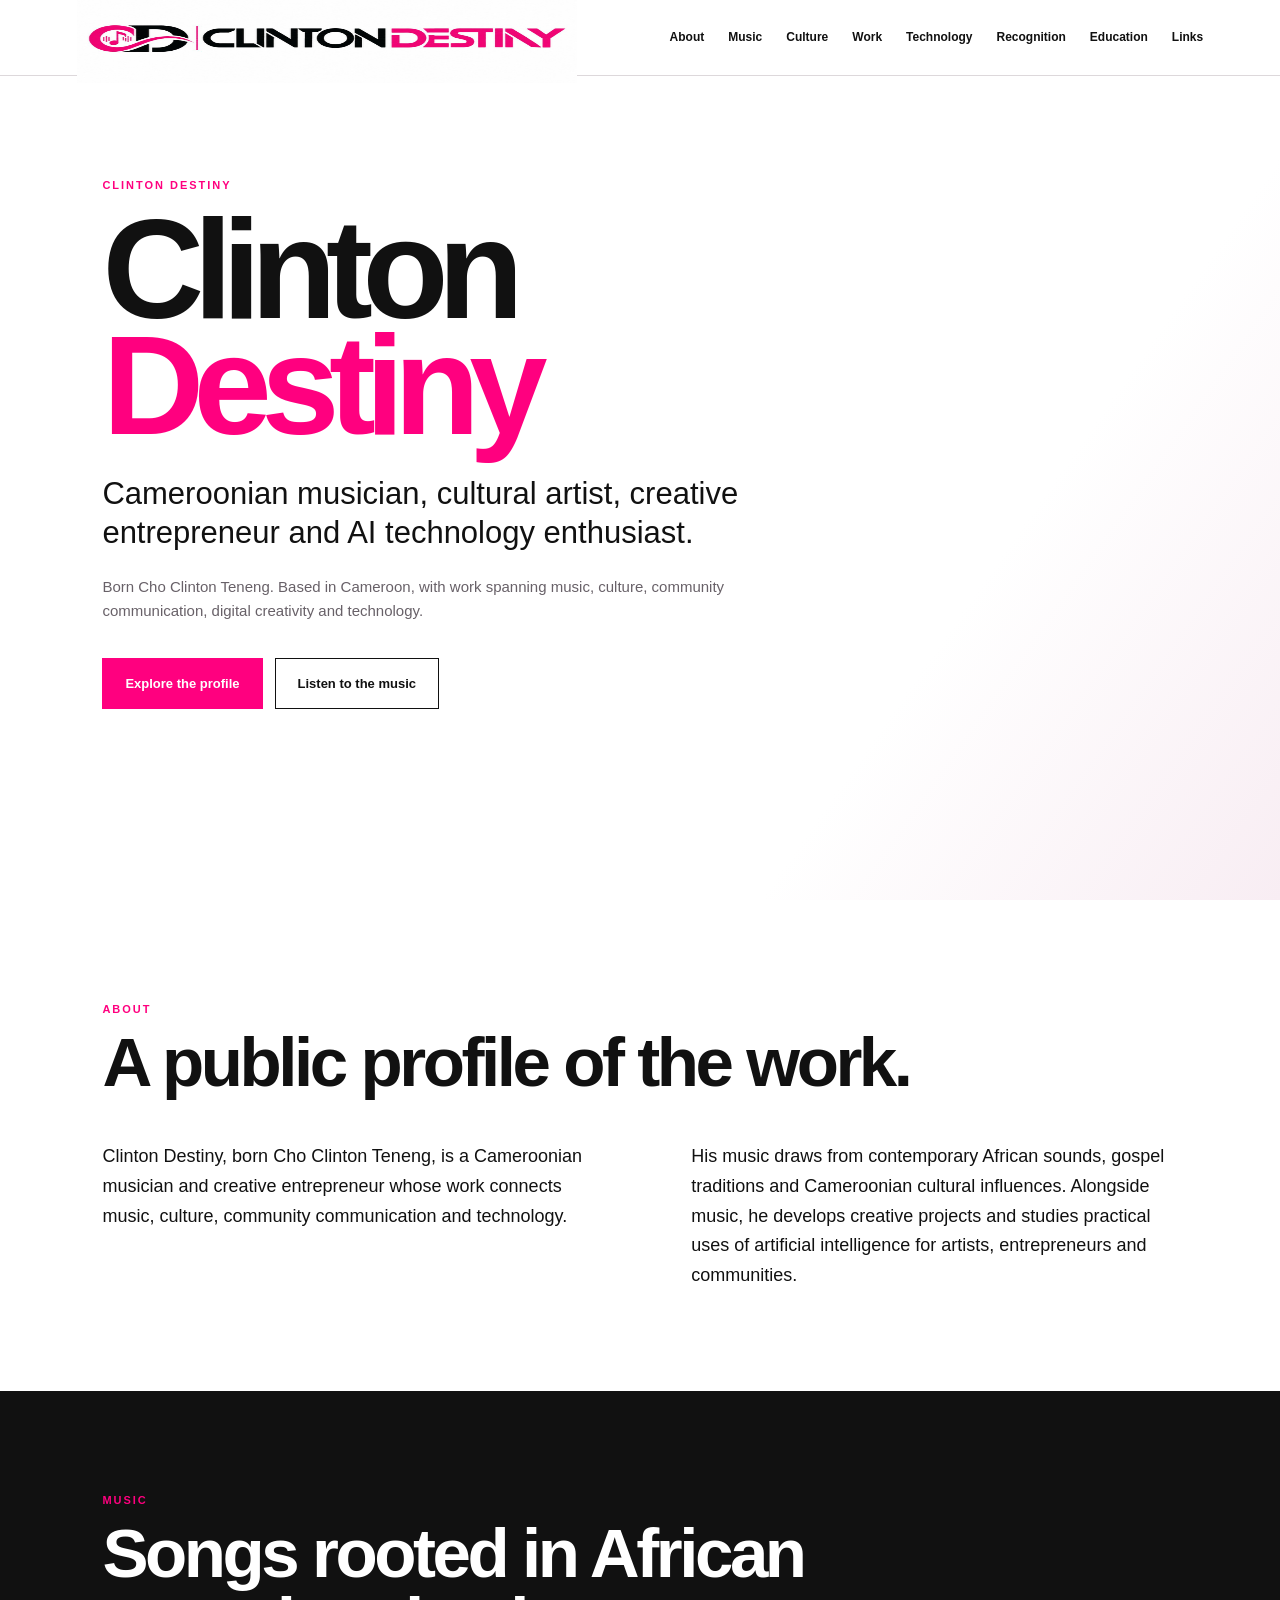
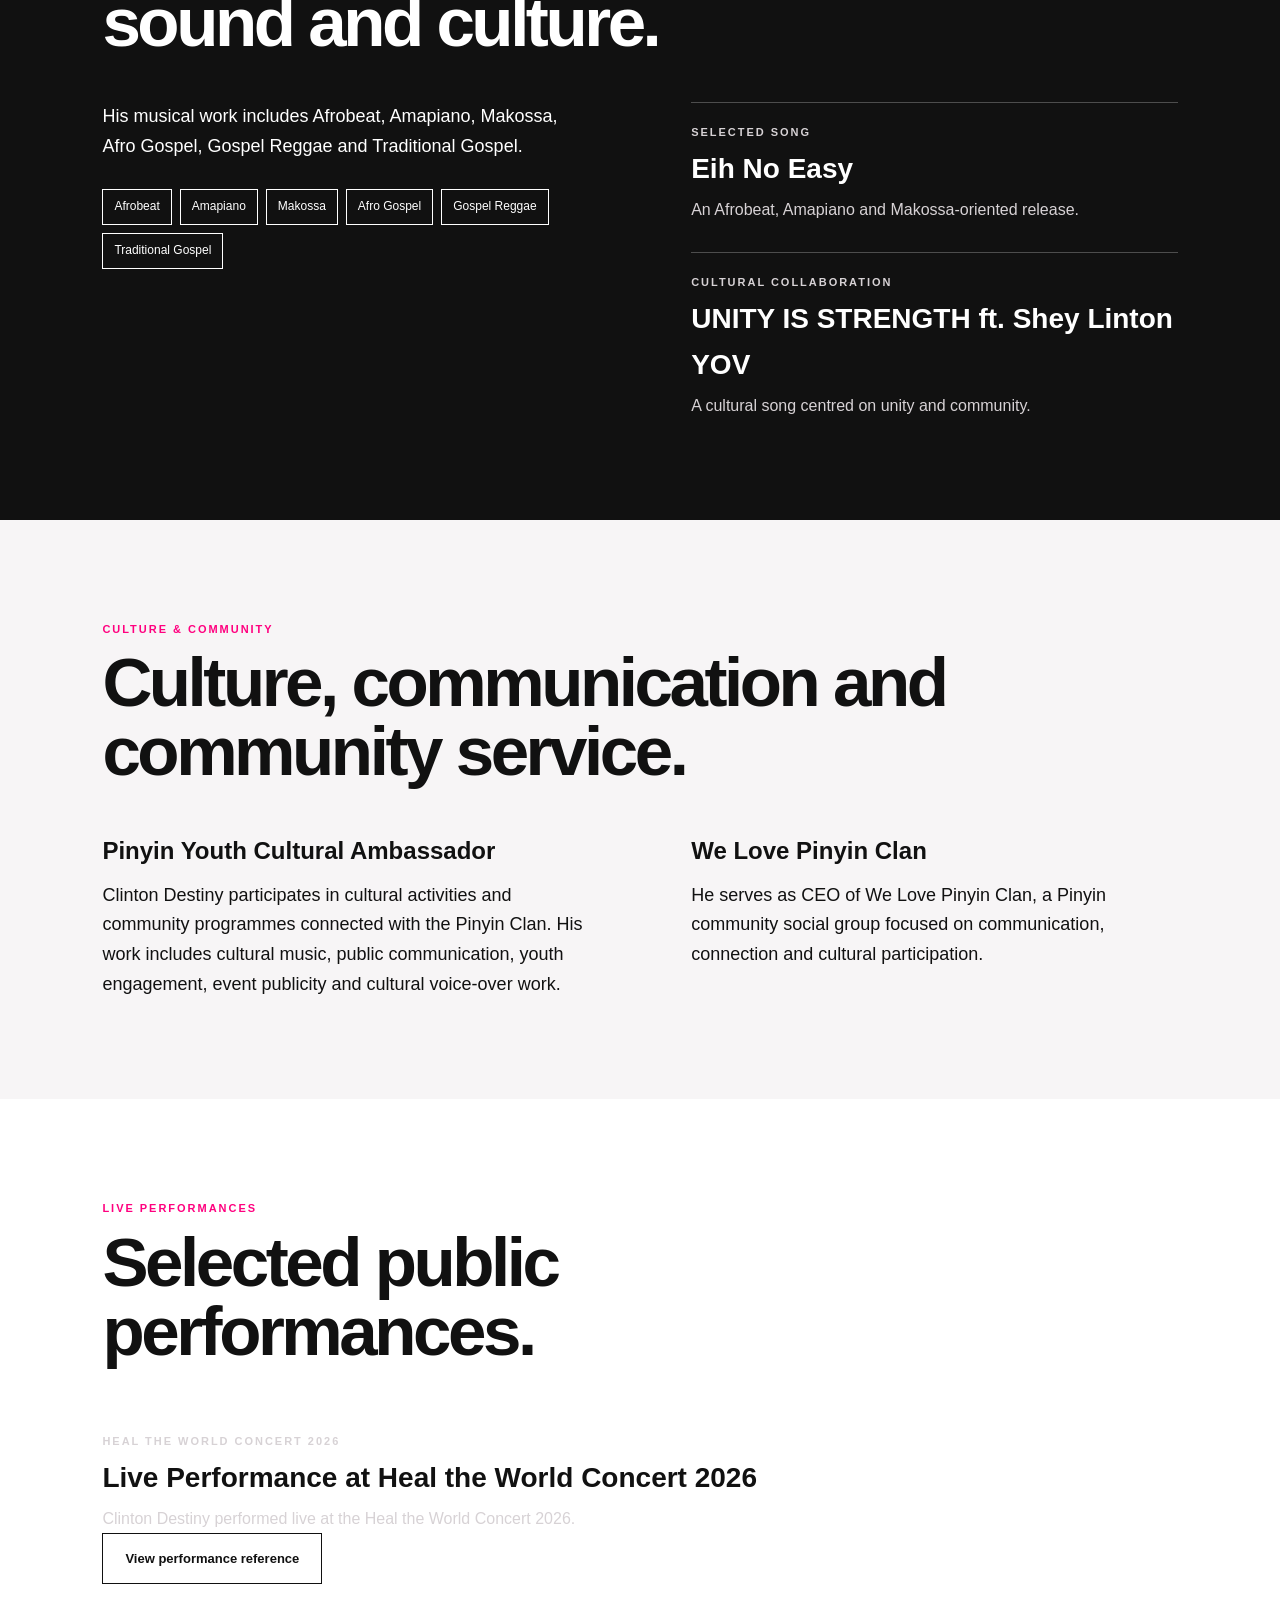
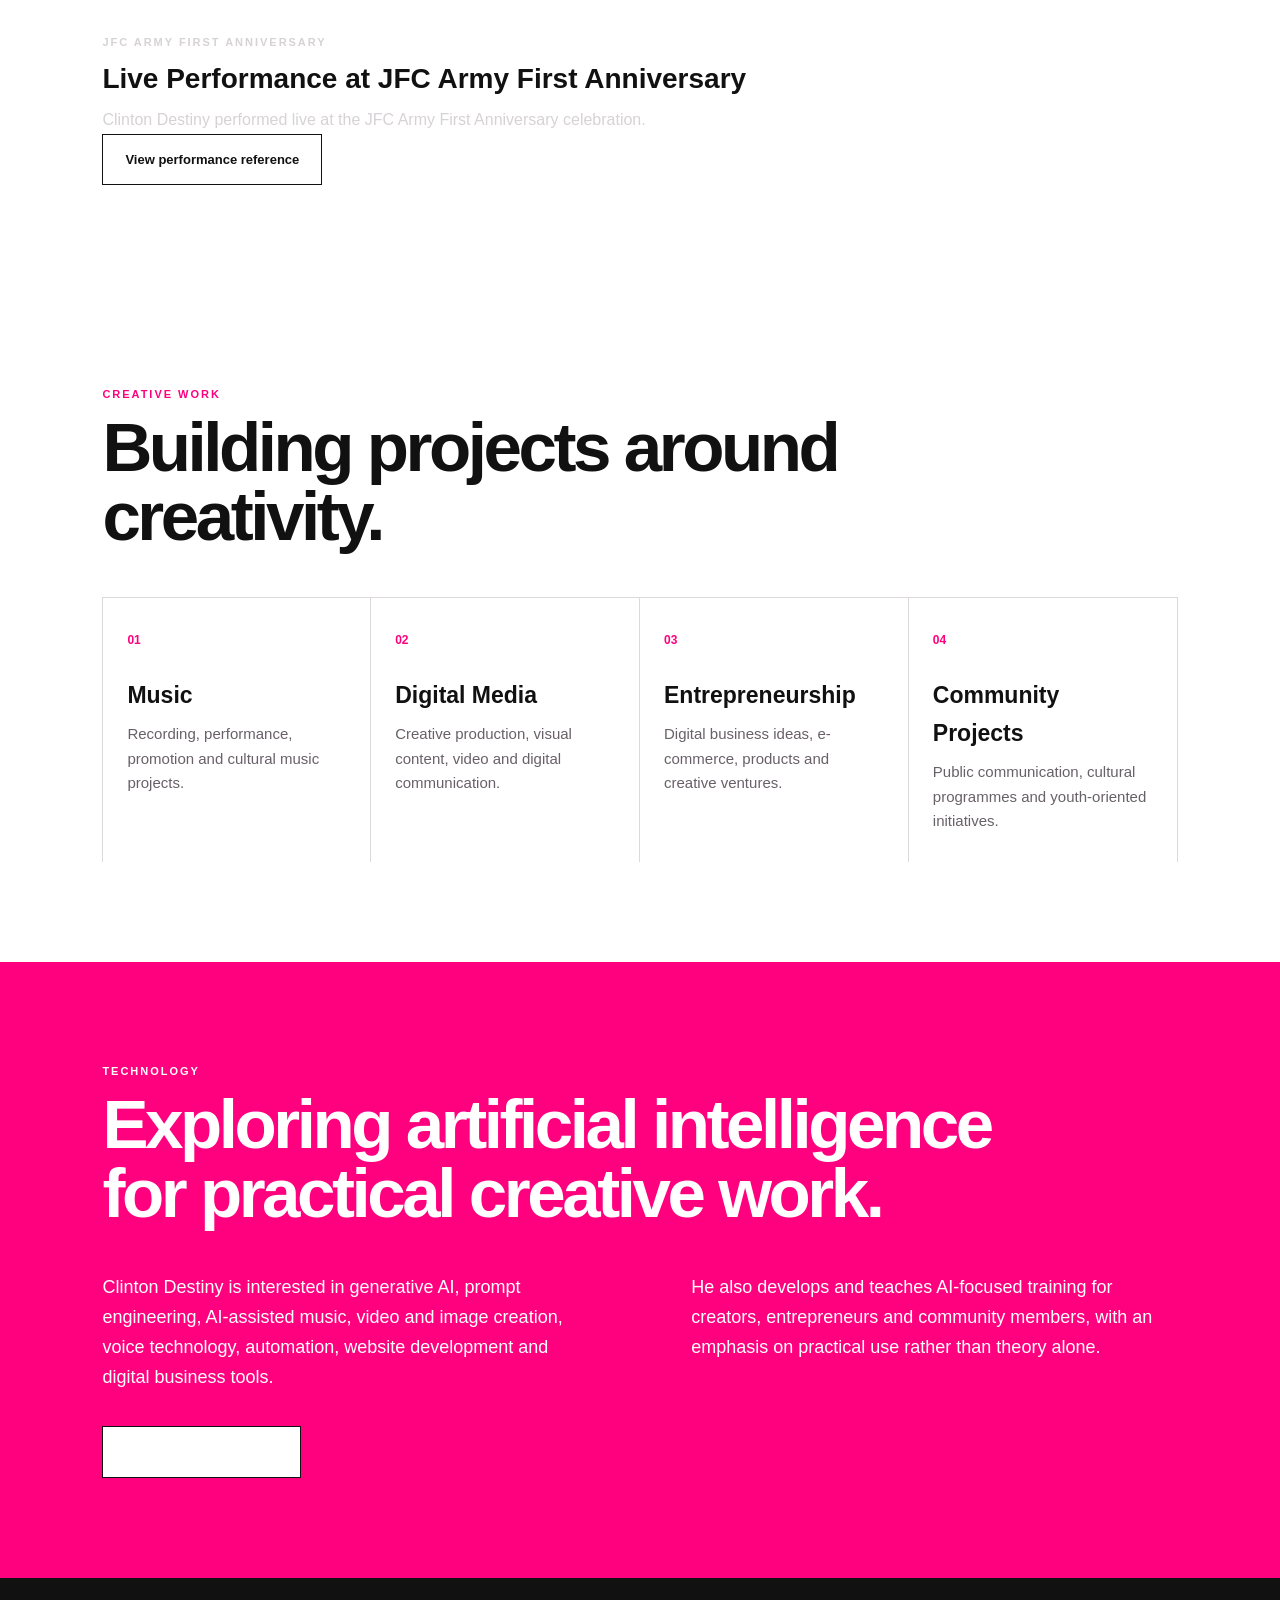
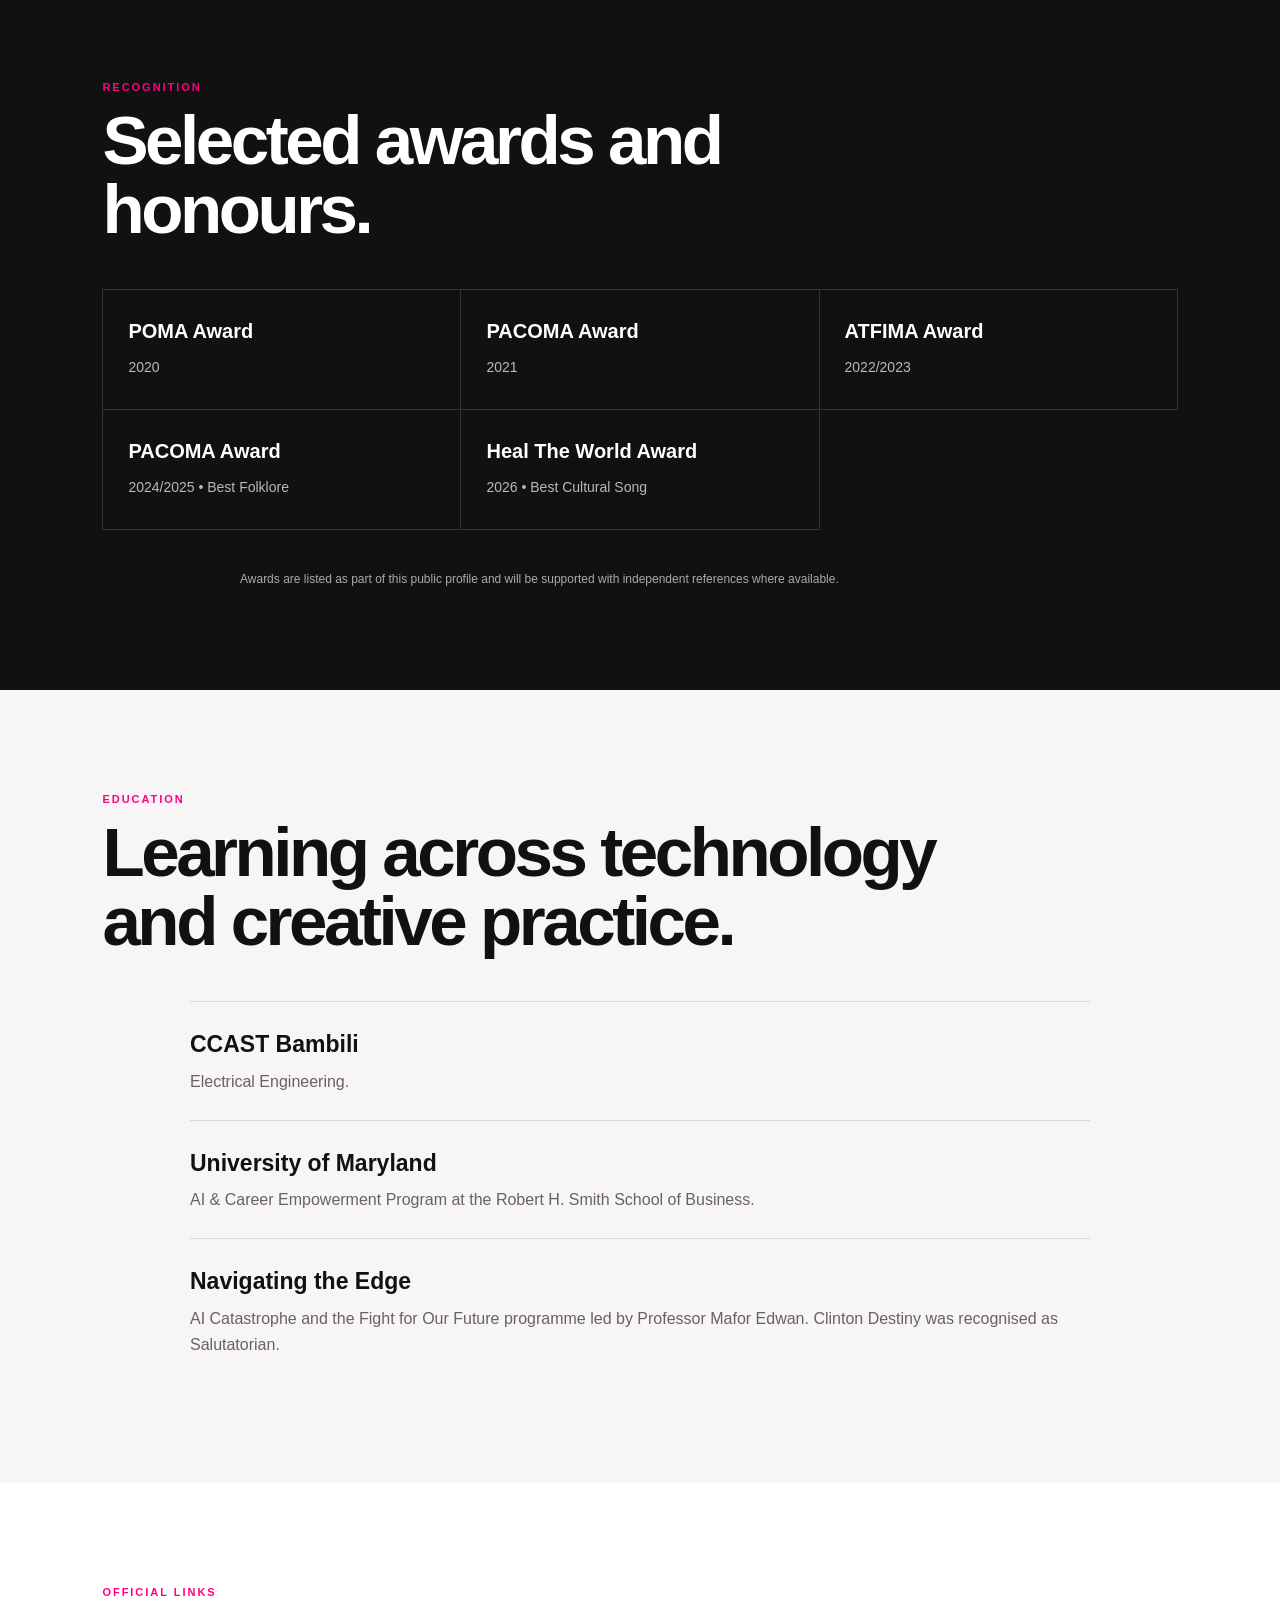
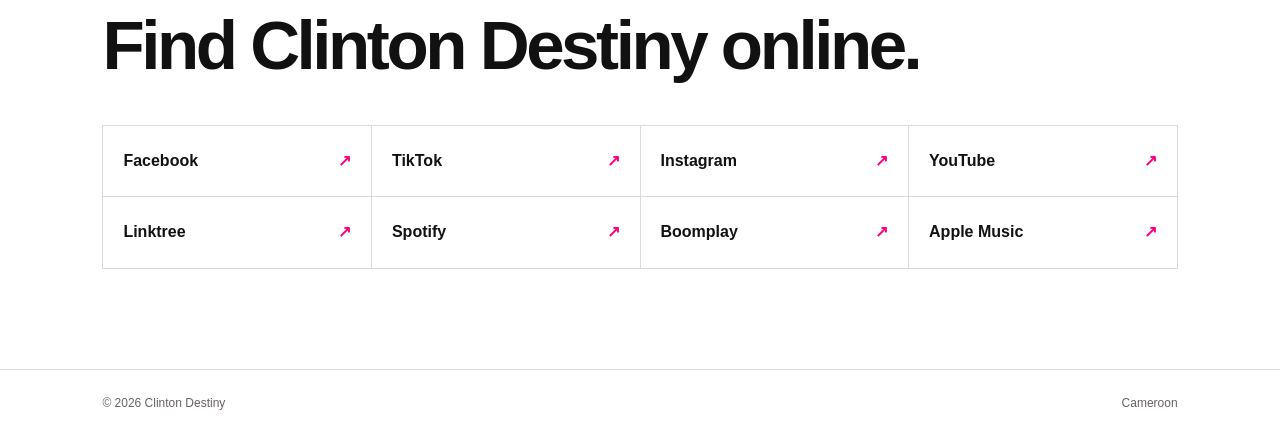
==== commit 2429fd75: "Link index.html to AI and Technology page" ====
--- a/index.html
+++ b/index.html
@@ -46,7 +46,7 @@
   </a>
   <button class="menu" aria-label="Open navigation" aria-expanded="false" onclick="document.body.classList.toggle('nav-open');this.setAttribute('aria-expanded',document.body.classList.contains('nav-open'))">☰</button>
   <nav aria-label="Main navigation">
-    <a href="about.html">About</a><a href="music.html">Music</a><a href="#culture">Culture</a><a href="#work">Work</a><a href="#technology">Technology</a><a href="#recognition">Recognition</a><a href="#education">Education</a><a href="#links">Links</a>
+    <a href="about.html">About</a><a href="music.html">Music</a><a href="#culture">Culture</a><a href="#work">Work</a><a href="technology.html">Technology</a><a href="#recognition">Recognition</a><a href="#education">Education</a><a href="#links">Links</a>
   </nav>
 </header>
 <main id="top">
@@ -56,7 +56,7 @@
 <section id="culture" class="section soft"><div class="section-heading"><p class="section-label">CULTURE & COMMUNITY</p><h2>Culture, communication and community service.</h2></div><div class="two-col"><div><h3>Pinyin Youth Cultural Ambassador</h3><p>Clinton Destiny participates in cultural activities and community programmes connected with the Pinyin Clan. His work includes cultural music, public communication, youth engagement, event publicity and cultural voice-over work.</p></div><div><h3>We Love Pinyin Clan</h3><p>He serves as CEO of We Love Pinyin Clan, a Pinyin community social group focused on communication, connection and cultural participation.</p></div></div></section>
 <section class="section"><div class="section-heading"><p class="section-label">LIVE PERFORMANCES</p><h2>Selected public performances.</h2></div><div class="music-list"><article><p class="small">HEAL THE WORLD CONCERT 2026</p><h3>Live Performance at Heal the World Concert 2026</h3><p>Clinton Destiny performed live at the Heal the World Concert 2026.</p><a class="button secondary" href="https://www.threads.com/share/_kIAUyEGD" target="_blank" rel="noopener">View performance reference</a></article><article><p class="small">JFC ARMY FIRST ANNIVERSARY</p><h3>Live Performance at JFC Army First Anniversary</h3><p>Clinton Destiny performed live at the JFC Army First Anniversary celebration.</p><a class="button secondary" href="https://www.threads.com/share/_qTkmDkGN" target="_blank" rel="noopener">View performance reference</a></article></div></section>
 <section id="work" class="section"><div class="section-heading"><p class="section-label">CREATIVE WORK</p><h2>Building projects around creativity.</h2></div><div class="work-grid"><article><span>01</span><h3>Music</h3><p>Recording, performance, promotion and cultural music projects.</p></article><article><span>02</span><h3>Digital Media</h3><p>Creative production, visual content, video and digital communication.</p></article><article><span>03</span><h3>Entrepreneurship</h3><p>Digital business ideas, e-commerce, products and creative ventures.</p></article><article><span>04</span><h3>Community Projects</h3><p>Public communication, cultural programmes and youth-oriented initiatives.</p></article></div></section>
-<section id="technology" class="section pink"><div class="section-heading"><p class="section-label">TECHNOLOGY</p><h2>Exploring artificial intelligence for practical creative work.</h2></div><div class="two-col"><p>Clinton Destiny is interested in generative AI, prompt engineering, AI-assisted music, video and image creation, voice technology, automation, website development and digital business tools.</p><p>He also develops and teaches AI-focused training for creators, entrepreneurs and community members, with an emphasis on practical use rather than theory alone.</p></div></section>
+<section id="technology" class="section pink"><div class="section-heading"><p class="section-label">TECHNOLOGY</p><h2>Exploring artificial intelligence for practical creative work.</h2></div><div class="two-col"><p>Clinton Destiny is interested in generative AI, prompt engineering, AI-assisted music, video and image creation, voice technology, automation, website development and digital business tools.</p><p>He also develops and teaches AI-focused training for creators, entrepreneurs and community members, with an emphasis on practical use rather than theory alone.</p></div><div class="hero-actions"><a class="button secondary" href="technology.html">Explore AI & Technology</a></div></section>
 <section id="recognition" class="section dark"><div class="section-heading"><p class="section-label">RECOGNITION</p><h2>Selected awards and honours.</h2></div><div class="award-grid"><div><strong>POMA Award</strong><span>2020</span></div><div><strong>PACOMA Award</strong><span>2021</span></div><div><strong>ATFIMA Award</strong><span>2022/2023</span></div><div><strong>PACOMA Award</strong><span>2024/2025 • Best Folklore</span></div><div><strong>Heal The World Award</strong><span>2026 • Best Cultural Song</span></div></div><p class="quiet">Awards are listed as part of this public profile and will be supported with independent references where available.</p></section>
 <section id="education" class="section soft"><div class="section-heading"><p class="section-label">EDUCATION</p><h2>Learning across technology and creative practice.</h2></div><div class="education-list"><article><h3>CCAST Bambili</h3><p>Electrical Engineering.</p></article><article><h3>University of Maryland</h3><p>AI & Career Empowerment Program at the Robert H. Smith School of Business.</p></article><article><h3>Navigating the Edge</h3><p>AI Catastrophe and the Fight for Our Future programme led by Professor Mafor Edwan. Clinton Destiny was recognised as Salutatorian.</p></article></div></section>
 <section id="links" class="section links-section"><div class="section-heading"><p class="section-label">OFFICIAL LINKS</p><h2>Find Clinton Destiny online.</h2></div><div class="links-grid"><a href="https://www.facebook.com/profile.php?id=61556082051792" target="_blank" rel="noopener">Facebook <span>↗</span></a><a href="https://www.tiktok.com/@clintondestiny3" target="_blank" rel="noopener">TikTok <span>↗</span></a><a href="https://www.instagram.com/clintondestinyofficial3" target="_blank" rel="noopener">Instagram <span>↗</span></a><a href="https://www.youtube.com/@ClintonDestiny" target="_blank" rel="noopener">YouTube <span>↗</span></a><a href="https://linktr.ee/clintondestiny" target="_blank" rel="noopener">Linktree <span>↗</span></a><a href="https://open.spotify.com/album/2x3E6bNF00wiNWALQYVmuE" target="_blank" rel="noopener">Spotify <span>↗</span></a><a href="https://www.boomplay.com/songs/194719403" target="_blank" rel="noopener">Boomplay <span>↗</span></a><a href="https://geo.music.apple.com/us/album/_/1787803895?i=1787803896" target="_blank" rel="noopener">Apple Music <span>↗</span></a></div></section>
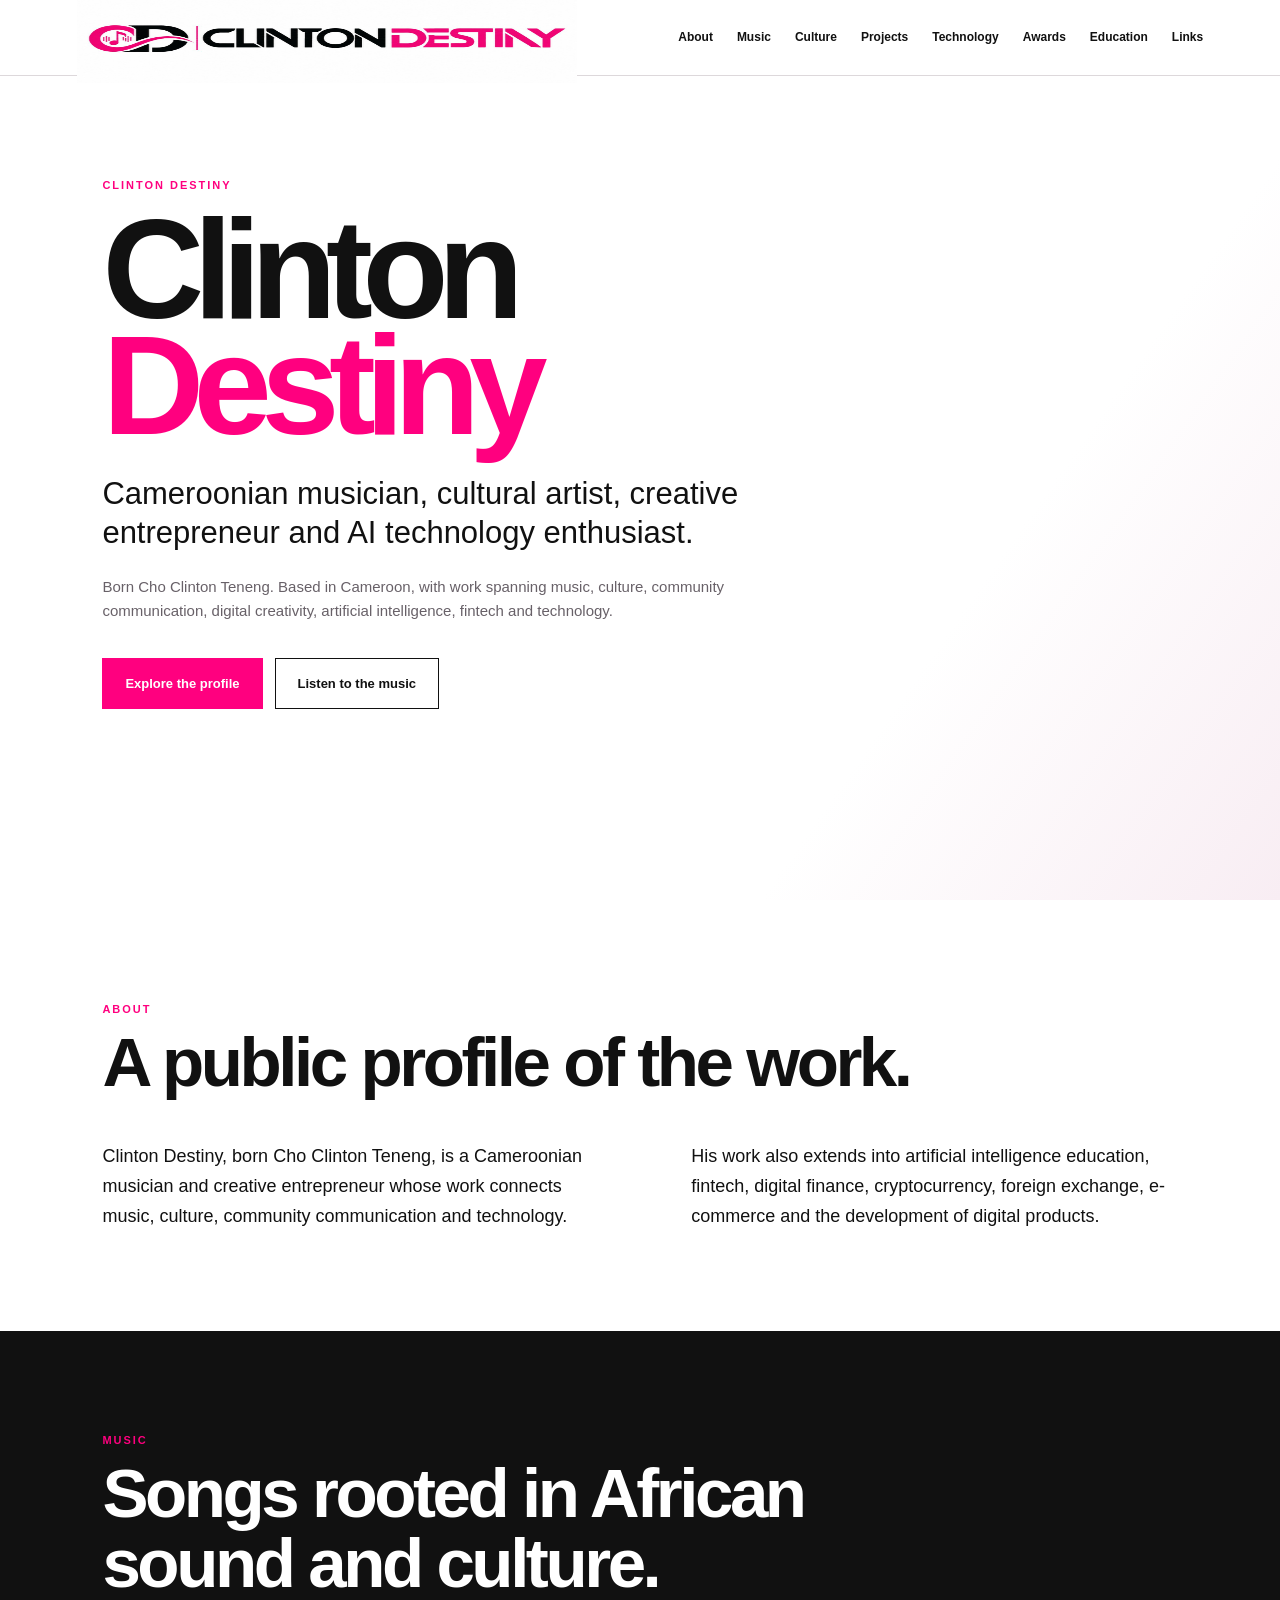
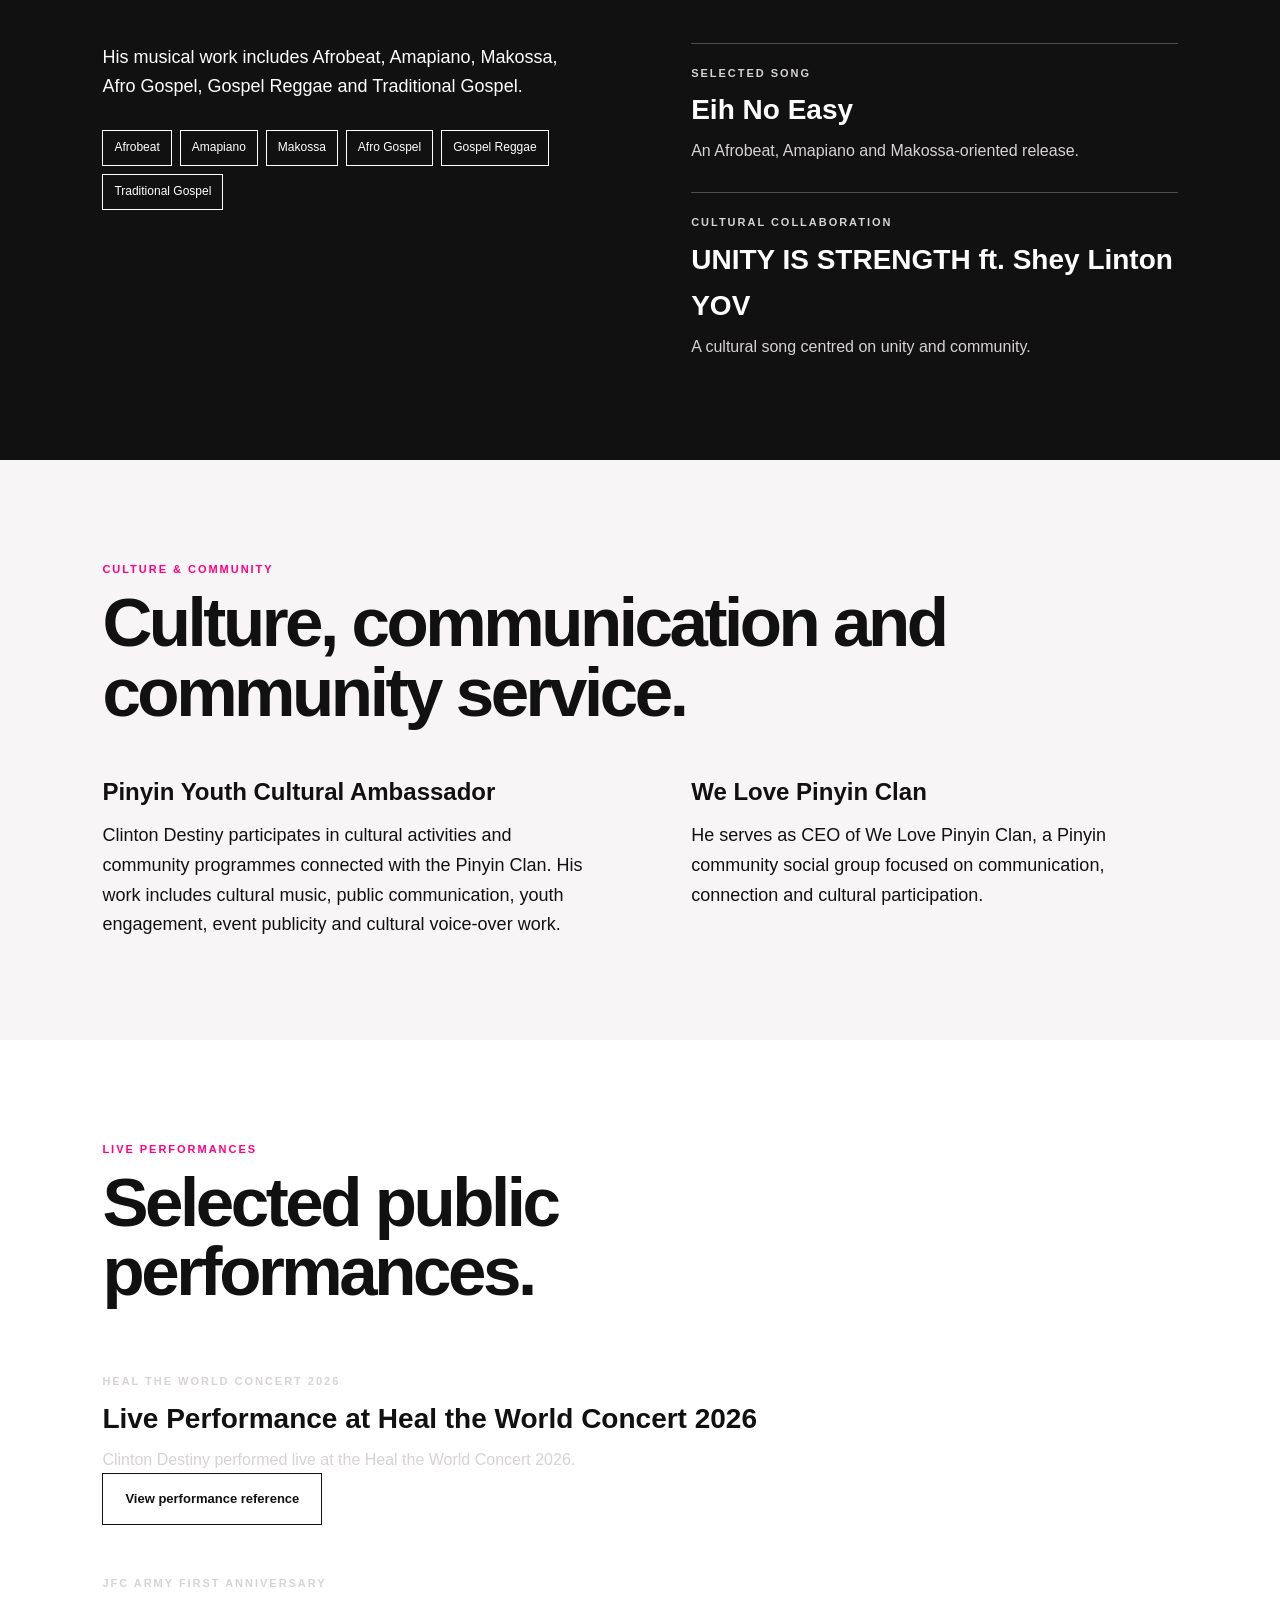
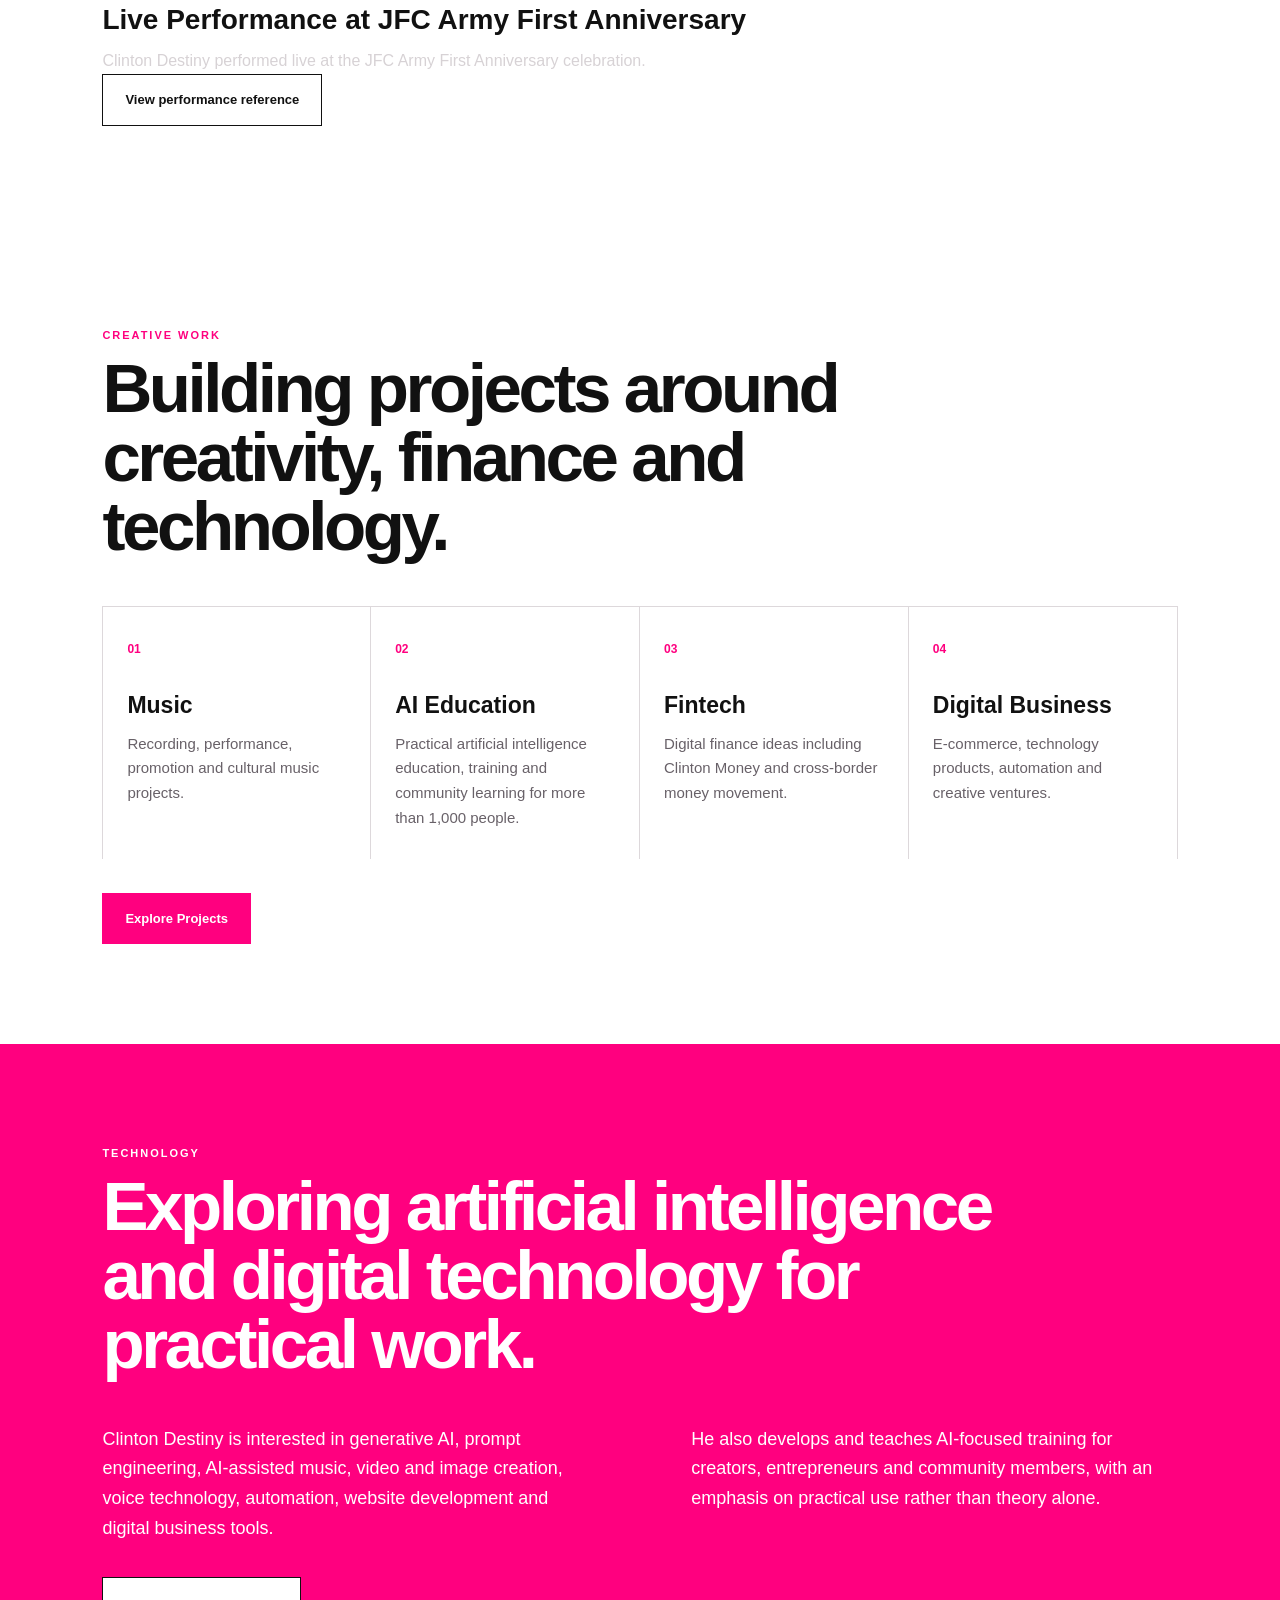
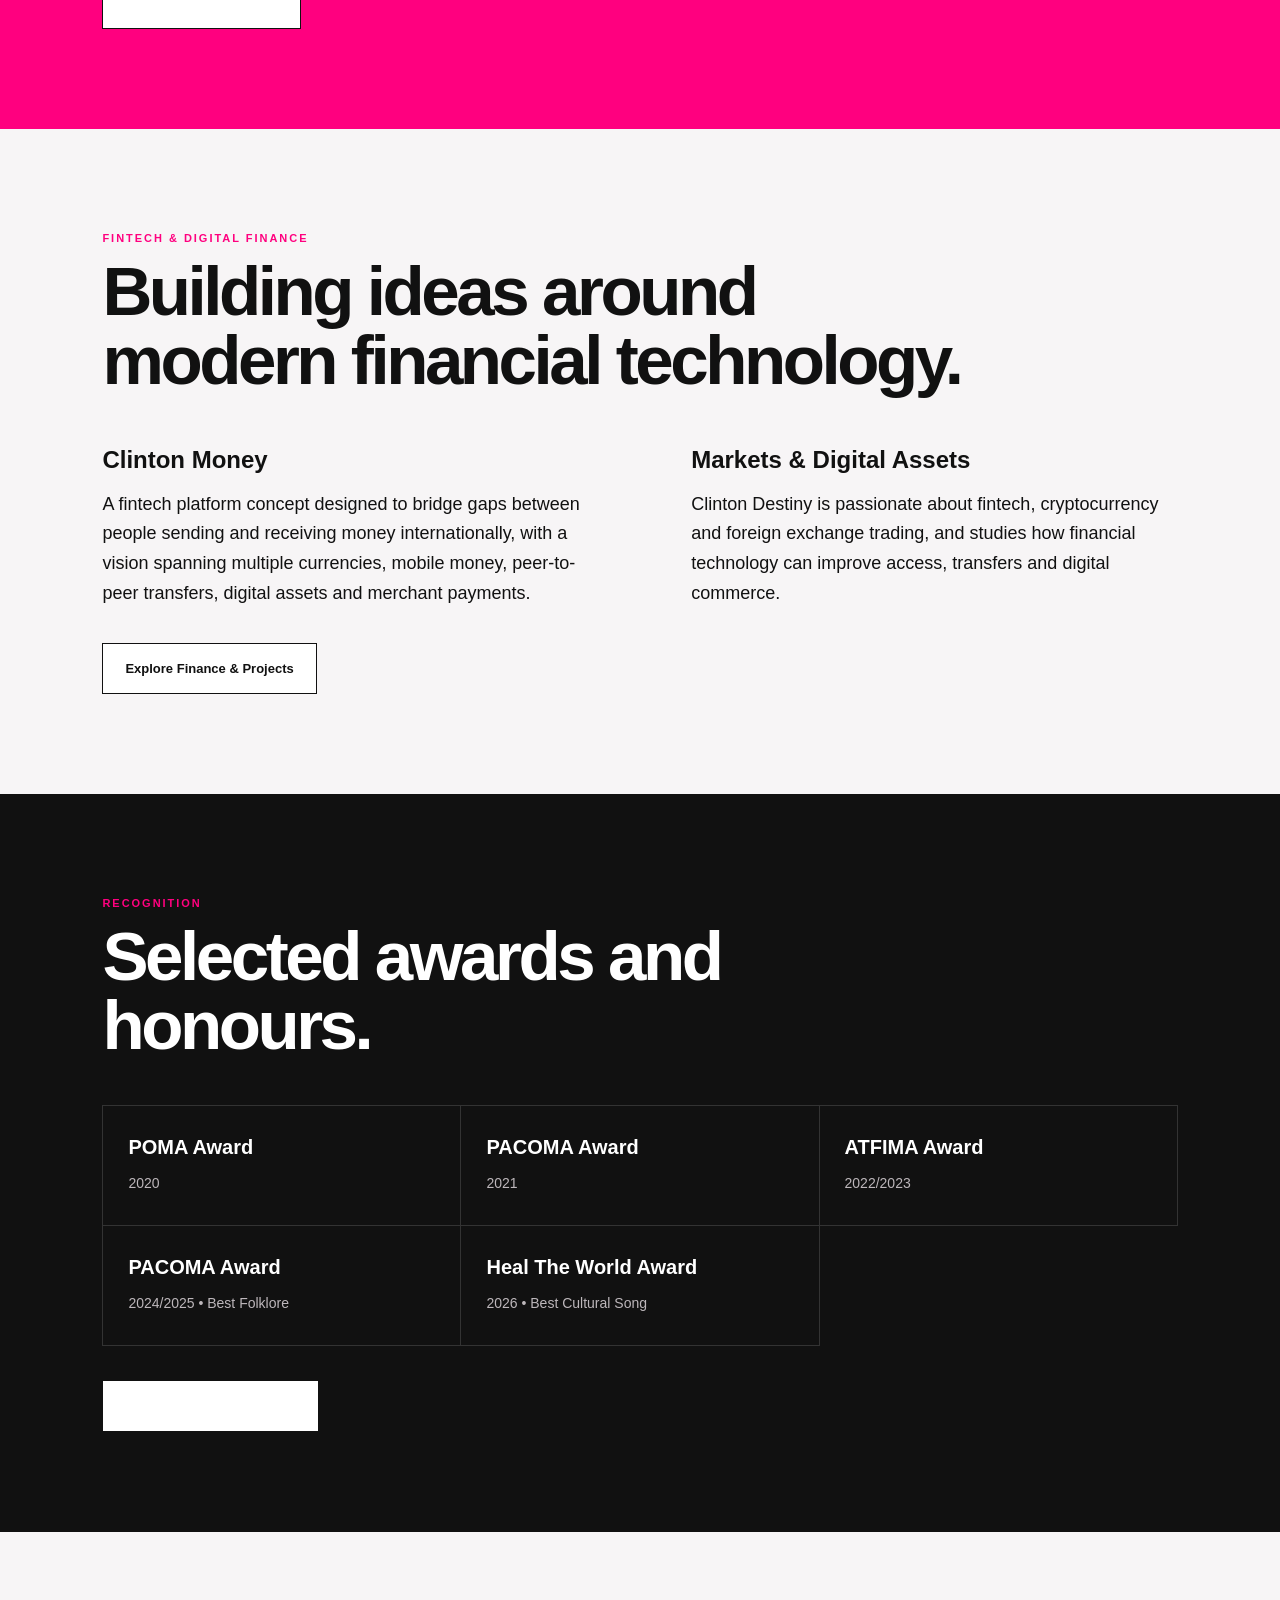
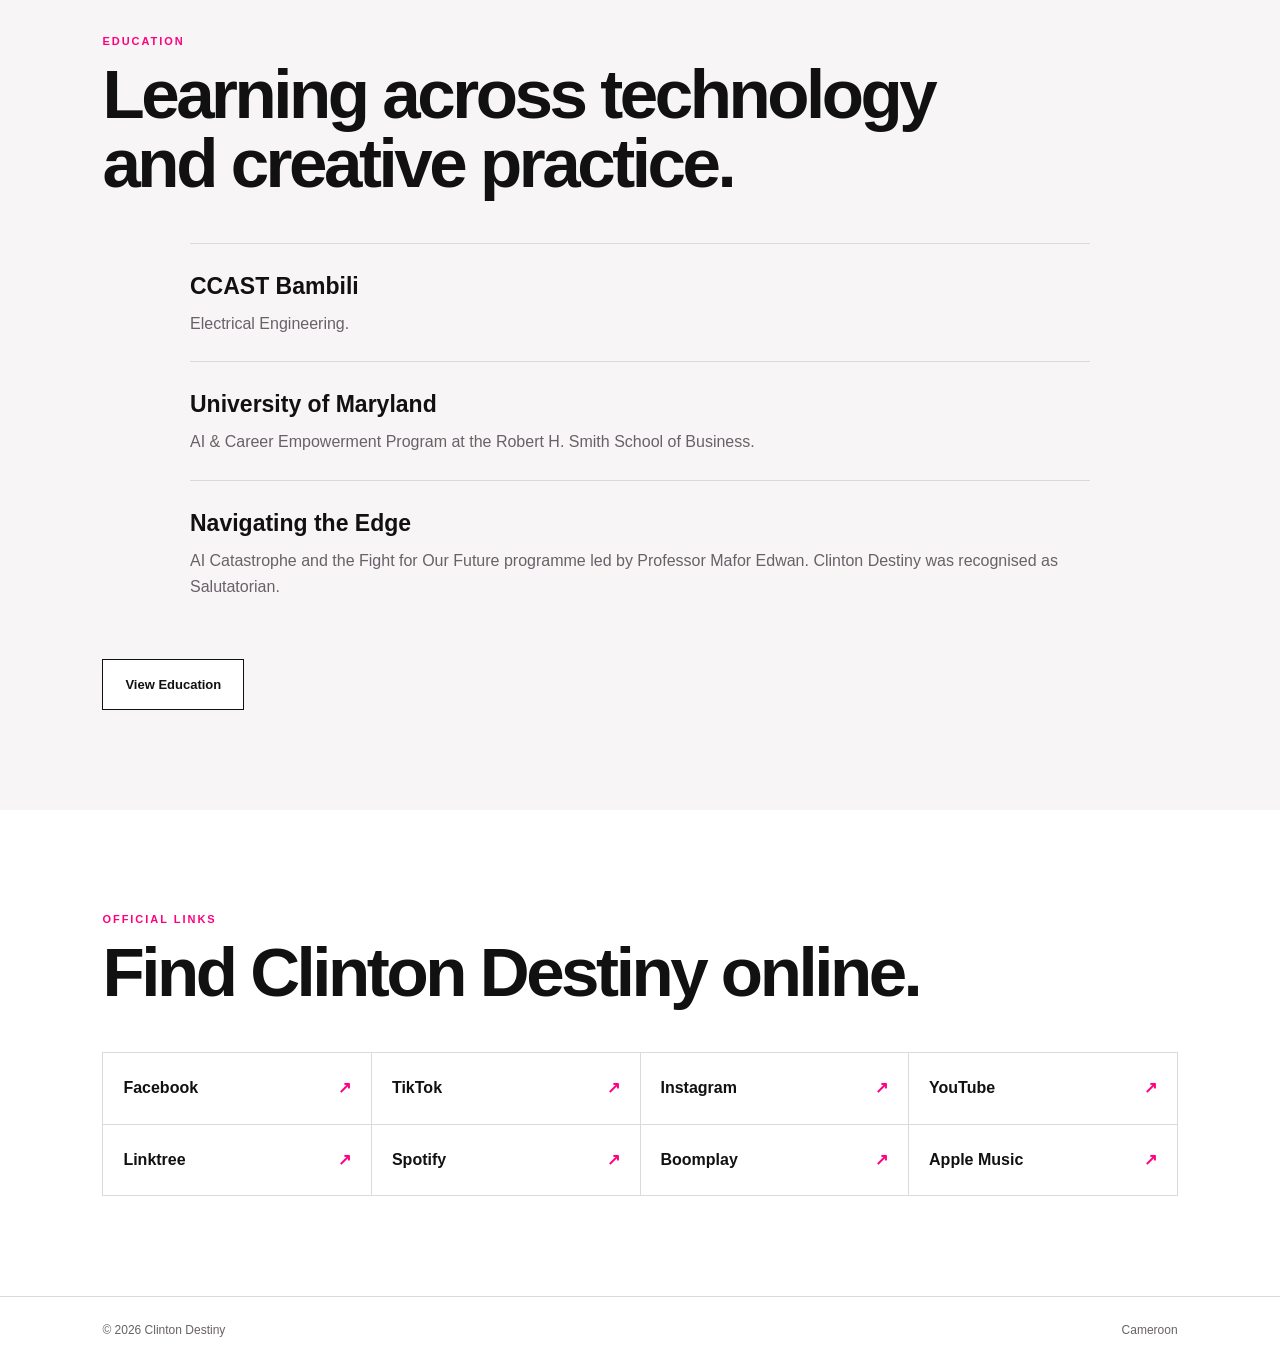
==== commit eba09edb: "Strengthen homepage entity profile and internal SEO" ====
--- a/index.html
+++ b/index.html
@@ -3,7 +3,7 @@
 <head>
 <meta charset="utf-8">
 <meta name="viewport" content="width=device-width, initial-scale=1">
-<meta name="description" content="Clinton Destiny, born Cho Clinton Teneng, is an award-winning Cameroonian Afro-Gospel and folklore artist, musician, creative entrepreneur, journalist, digital creator and AI technology enthusiast. Discover his music, cultural work, awards, projects and official links.">
+<meta name="description" content="Clinton Destiny, born Cho Clinton Teneng, is a Cameroonian musician, cultural artist, creative entrepreneur and AI technology enthusiast with interests in fintech, cryptocurrency, forex, digital business and community education.">
 <meta name="author" content="Clinton Destiny">
 <meta name="robots" content="index, follow, max-image-preview:large, max-snippet:-1, max-video-preview:-1">
 <meta name="googlebot" content="index, follow, max-image-preview:large, max-snippet:-1, max-video-preview:-1">
@@ -11,17 +11,17 @@
 <meta name="referrer" content="strict-origin-when-cross-origin">
 <link rel="canonical" href="https://choclinton3-ai.github.io/clintondestiny.github.io/">
 <meta property="og:site_name" content="Clinton Destiny Official">
-<meta property="og:title" content="Clinton Destiny | Official Gospel & Folklore Artist">
-<meta property="og:description" content="Official profile of Clinton Destiny, born Cho Clinton Teneng, a Cameroonian Afro-Gospel and folklore artist, musician, creative entrepreneur, journalist, digital creator and AI technology enthusiast.">
+<meta property="og:title" content="Clinton Destiny | Music, AI, Fintech & Creative Entrepreneurship">
+<meta property="og:description" content="Official profile of Clinton Destiny, born Cho Clinton Teneng, a Cameroonian musician, cultural artist, creative entrepreneur and AI technology enthusiast working across music, fintech, digital finance, AI and technology.">
 <meta property="og:type" content="profile">
 <meta property="og:url" content="https://choclinton3-ai.github.io/clintondestiny.github.io/">
 <meta property="profile:first_name" content="Clinton">
 <meta property="profile:last_name" content="Destiny">
 <meta property="profile:username" content="clintondestinyofficial3">
 <meta name="twitter:card" content="summary">
-<meta name="twitter:title" content="Clinton Destiny | Official Gospel & Folklore Artist">
-<meta name="twitter:description" content="Cameroonian Afro-Gospel and folklore artist, musician, creative entrepreneur, journalist, digital creator and AI technology enthusiast.">
-<title>Clinton Destiny | Official Gospel & Folklore Artist</title>
+<meta name="twitter:title" content="Clinton Destiny | Music, AI, Fintech & Creative Entrepreneurship">
+<meta name="twitter:description" content="Cameroonian musician, cultural artist, creative entrepreneur and AI technology enthusiast with interests in fintech, cryptocurrency, forex and digital business.">
+<title>Clinton Destiny | Music, AI, Fintech & Creative Entrepreneurship</title>
 <link rel="stylesheet" href="styles.css">
 <script type="application/ld+json">
 {
@@ -29,12 +29,12 @@
   "@type":"Person",
   "name":"Clinton Destiny",
   "alternateName":"Cho Clinton Teneng",
-  "description":"Award-winning Cameroonian Afro-Gospel and folklore artist, musician, creative entrepreneur, journalist, digital creator and AI technology enthusiast.",
+  "description":"Cameroonian musician, cultural artist, creative entrepreneur and AI technology enthusiast with interests in fintech, cryptocurrency, forex, digital business and community education.",
   "url":"https://choclinton3-ai.github.io/clintondestiny.github.io/",
   "mainEntityOfPage":"https://choclinton3-ai.github.io/clintondestiny.github.io/",
   "jobTitle":"Musician, Creative Entrepreneur and Digital Creator",
   "nationality":"Cameroonian",
-  "knowsAbout":["Afro-Gospel","Gospel Reggae","Afrobeat","Amapiano","Makossa","Cameroonian folklore music","Bamenda traditional culture","Artificial intelligence","Prompt engineering","Digital creativity","Creative entrepreneurship"],
+  "knowsAbout":["Afro-Gospel","Gospel Reggae","Afrobeat","Amapiano","Makossa","Cameroonian folklore music","Bamenda traditional culture","Artificial intelligence","Prompt engineering","Digital creativity","Creative entrepreneurship","Fintech","Cryptocurrency","Foreign exchange","Digital finance","E-commerce"],
   "sameAs":["https://www.facebook.com/profile.php?id=61556082051792","https://www.tiktok.com/@clintondestiny3","https://www.instagram.com/clintondestinyofficial3","https://www.youtube.com/@ClintonDestiny","https://linktr.ee/clintondestiny"]
 }
 </script>
@@ -46,19 +46,20 @@
   </a>
   <button class="menu" aria-label="Open navigation" aria-expanded="false" onclick="document.body.classList.toggle('nav-open');this.setAttribute('aria-expanded',document.body.classList.contains('nav-open'))">☰</button>
   <nav aria-label="Main navigation">
-    <a href="about.html">About</a><a href="music.html">Music</a><a href="#culture">Culture</a><a href="#work">Work</a><a href="technology.html">Technology</a><a href="#recognition">Recognition</a><a href="#education">Education</a><a href="#links">Links</a>
+    <a href="about.html">About</a><a href="music.html">Music</a><a href="culture.html">Culture</a><a href="projects.html">Projects</a><a href="technology.html">Technology</a><a href="awards.html">Awards</a><a href="education.html">Education</a><a href="#links">Links</a>
   </nav>
 </header>
 <main id="top">
-<section class="hero"><div class="hero-copy"><p class="eyebrow">CLINTON DESTINY</p><h1>Clinton<br><span>Destiny</span></h1><p class="lead">Cameroonian musician, cultural artist, creative entrepreneur and AI technology enthusiast.</p><p class="hero-note">Born Cho Clinton Teneng. Based in Cameroon, with work spanning music, culture, community communication, digital creativity and technology.</p><div class="hero-actions"><a class="button primary" href="about.html">Explore the profile</a><a class="button secondary" href="music.html">Listen to the music</a></div></div></section>
-<section id="about" class="section"><div class="section-heading"><p class="section-label">ABOUT</p><h2>A public profile of the work.</h2></div><div class="two-col"><p>Clinton Destiny, born Cho Clinton Teneng, is a Cameroonian musician and creative entrepreneur whose work connects music, culture, community communication and technology.</p><p>His music draws from contemporary African sounds, gospel traditions and Cameroonian cultural influences. Alongside music, he develops creative projects and studies practical uses of artificial intelligence for artists, entrepreneurs and communities.</p></div></section>
+<section class="hero"><div class="hero-copy"><p class="eyebrow">CLINTON DESTINY</p><h1>Clinton<br><span>Destiny</span></h1><p class="lead">Cameroonian musician, cultural artist, creative entrepreneur and AI technology enthusiast.</p><p class="hero-note">Born Cho Clinton Teneng. Based in Cameroon, with work spanning music, culture, community communication, digital creativity, artificial intelligence, fintech and technology.</p><div class="hero-actions"><a class="button primary" href="about.html">Explore the profile</a><a class="button secondary" href="music.html">Listen to the music</a></div></div></section>
+<section id="about" class="section"><div class="section-heading"><p class="section-label">ABOUT</p><h2>A public profile of the work.</h2></div><div class="two-col"><p>Clinton Destiny, born Cho Clinton Teneng, is a Cameroonian musician and creative entrepreneur whose work connects music, culture, community communication and technology.</p><p>His work also extends into artificial intelligence education, fintech, digital finance, cryptocurrency, foreign exchange, e-commerce and the development of digital products.</p></div></section>
 <section id="music" class="section dark"><div class="section-heading"><p class="section-label">MUSIC</p><h2>Songs rooted in African sound and culture.</h2></div><div class="two-col"><div><p>His musical work includes Afrobeat, Amapiano, Makossa, Afro Gospel, Gospel Reggae and Traditional Gospel.</p><div class="tags"><span>Afrobeat</span><span>Amapiano</span><span>Makossa</span><span>Afro Gospel</span><span>Gospel Reggae</span><span>Traditional Gospel</span></div></div><div class="music-list"><article><p class="small">SELECTED SONG</p><h3>Eih No Easy</h3><p>An Afrobeat, Amapiano and Makossa-oriented release.</p></article><article><p class="small">CULTURAL COLLABORATION</p><h3>UNITY IS STRENGTH ft. Shey Linton YOV</h3><p>A cultural song centred on unity and community.</p></article></div></div></section>
 <section id="culture" class="section soft"><div class="section-heading"><p class="section-label">CULTURE & COMMUNITY</p><h2>Culture, communication and community service.</h2></div><div class="two-col"><div><h3>Pinyin Youth Cultural Ambassador</h3><p>Clinton Destiny participates in cultural activities and community programmes connected with the Pinyin Clan. His work includes cultural music, public communication, youth engagement, event publicity and cultural voice-over work.</p></div><div><h3>We Love Pinyin Clan</h3><p>He serves as CEO of We Love Pinyin Clan, a Pinyin community social group focused on communication, connection and cultural participation.</p></div></div></section>
 <section class="section"><div class="section-heading"><p class="section-label">LIVE PERFORMANCES</p><h2>Selected public performances.</h2></div><div class="music-list"><article><p class="small">HEAL THE WORLD CONCERT 2026</p><h3>Live Performance at Heal the World Concert 2026</h3><p>Clinton Destiny performed live at the Heal the World Concert 2026.</p><a class="button secondary" href="https://www.threads.com/share/_kIAUyEGD" target="_blank" rel="noopener">View performance reference</a></article><article><p class="small">JFC ARMY FIRST ANNIVERSARY</p><h3>Live Performance at JFC Army First Anniversary</h3><p>Clinton Destiny performed live at the JFC Army First Anniversary celebration.</p><a class="button secondary" href="https://www.threads.com/share/_qTkmDkGN" target="_blank" rel="noopener">View performance reference</a></article></div></section>
-<section id="work" class="section"><div class="section-heading"><p class="section-label">CREATIVE WORK</p><h2>Building projects around creativity.</h2></div><div class="work-grid"><article><span>01</span><h3>Music</h3><p>Recording, performance, promotion and cultural music projects.</p></article><article><span>02</span><h3>Digital Media</h3><p>Creative production, visual content, video and digital communication.</p></article><article><span>03</span><h3>Entrepreneurship</h3><p>Digital business ideas, e-commerce, products and creative ventures.</p></article><article><span>04</span><h3>Community Projects</h3><p>Public communication, cultural programmes and youth-oriented initiatives.</p></article></div></section>
-<section id="technology" class="section pink"><div class="section-heading"><p class="section-label">TECHNOLOGY</p><h2>Exploring artificial intelligence for practical creative work.</h2></div><div class="two-col"><p>Clinton Destiny is interested in generative AI, prompt engineering, AI-assisted music, video and image creation, voice technology, automation, website development and digital business tools.</p><p>He also develops and teaches AI-focused training for creators, entrepreneurs and community members, with an emphasis on practical use rather than theory alone.</p></div><div class="hero-actions"><a class="button secondary" href="technology.html">Explore AI & Technology</a></div></section>
-<section id="recognition" class="section dark"><div class="section-heading"><p class="section-label">RECOGNITION</p><h2>Selected awards and honours.</h2></div><div class="award-grid"><div><strong>POMA Award</strong><span>2020</span></div><div><strong>PACOMA Award</strong><span>2021</span></div><div><strong>ATFIMA Award</strong><span>2022/2023</span></div><div><strong>PACOMA Award</strong><span>2024/2025 • Best Folklore</span></div><div><strong>Heal The World Award</strong><span>2026 • Best Cultural Song</span></div></div><p class="quiet">Awards are listed as part of this public profile and will be supported with independent references where available.</p></section>
-<section id="education" class="section soft"><div class="section-heading"><p class="section-label">EDUCATION</p><h2>Learning across technology and creative practice.</h2></div><div class="education-list"><article><h3>CCAST Bambili</h3><p>Electrical Engineering.</p></article><article><h3>University of Maryland</h3><p>AI & Career Empowerment Program at the Robert H. Smith School of Business.</p></article><article><h3>Navigating the Edge</h3><p>AI Catastrophe and the Fight for Our Future programme led by Professor Mafor Edwan. Clinton Destiny was recognised as Salutatorian.</p></article></div></section>
+<section id="work" class="section"><div class="section-heading"><p class="section-label">CREATIVE WORK</p><h2>Building projects around creativity, finance and technology.</h2></div><div class="work-grid"><article><span>01</span><h3>Music</h3><p>Recording, performance, promotion and cultural music projects.</p></article><article><span>02</span><h3>AI Education</h3><p>Practical artificial intelligence education, training and community learning for more than 1,000 people.</p></article><article><span>03</span><h3>Fintech</h3><p>Digital finance ideas including Clinton Money and cross-border money movement.</p></article><article><span>04</span><h3>Digital Business</h3><p>E-commerce, technology products, automation and creative ventures.</p></article></div><div class="hero-actions"><a class="button primary" href="projects.html">Explore Projects</a></div></section>
+<section id="technology" class="section pink"><div class="section-heading"><p class="section-label">TECHNOLOGY</p><h2>Exploring artificial intelligence and digital technology for practical work.</h2></div><div class="two-col"><p>Clinton Destiny is interested in generative AI, prompt engineering, AI-assisted music, video and image creation, voice technology, automation, website development and digital business tools.</p><p>He also develops and teaches AI-focused training for creators, entrepreneurs and community members, with an emphasis on practical use rather than theory alone.</p></div><div class="hero-actions"><a class="button secondary" href="technology.html">Explore AI & Technology</a></div></section>
+<section id="finance" class="section soft"><div class="section-heading"><p class="section-label">FINTECH & DIGITAL FINANCE</p><h2>Building ideas around modern financial technology.</h2></div><div class="two-col"><div><h3>Clinton Money</h3><p>A fintech platform concept designed to bridge gaps between people sending and receiving money internationally, with a vision spanning multiple currencies, mobile money, peer-to-peer transfers, digital assets and merchant payments.</p></div><div><h3>Markets & Digital Assets</h3><p>Clinton Destiny is passionate about fintech, cryptocurrency and foreign exchange trading, and studies how financial technology can improve access, transfers and digital commerce.</p></div></div><div class="hero-actions"><a class="button secondary" href="projects.html">Explore Finance & Projects</a></div></section>
+<section id="recognition" class="section dark"><div class="section-heading"><p class="section-label">RECOGNITION</p><h2>Selected awards and honours.</h2></div><div class="award-grid"><div><strong>POMA Award</strong><span>2020</span></div><div><strong>PACOMA Award</strong><span>2021</span></div><div><strong>ATFIMA Award</strong><span>2022/2023</span></div><div><strong>PACOMA Award</strong><span>2024/2025 • Best Folklore</span></div><div><strong>Heal The World Award</strong><span>2026 • Best Cultural Song</span></div></div><div class="hero-actions"><a class="button secondary" href="awards.html">View Awards & Recognition</a></div></section>
+<section id="education" class="section soft"><div class="section-heading"><p class="section-label">EDUCATION</p><h2>Learning across technology and creative practice.</h2></div><div class="education-list"><article><h3>CCAST Bambili</h3><p>Electrical Engineering.</p></article><article><h3>University of Maryland</h3><p>AI & Career Empowerment Program at the Robert H. Smith School of Business.</p></article><article><h3>Navigating the Edge</h3><p>AI Catastrophe and the Fight for Our Future programme led by Professor Mafor Edwan. Clinton Destiny was recognised as Salutatorian.</p></article></div><div class="hero-actions"><a class="button secondary" href="education.html">View Education</a></div></section>
 <section id="links" class="section links-section"><div class="section-heading"><p class="section-label">OFFICIAL LINKS</p><h2>Find Clinton Destiny online.</h2></div><div class="links-grid"><a href="https://www.facebook.com/profile.php?id=61556082051792" target="_blank" rel="noopener">Facebook <span>↗</span></a><a href="https://www.tiktok.com/@clintondestiny3" target="_blank" rel="noopener">TikTok <span>↗</span></a><a href="https://www.instagram.com/clintondestinyofficial3" target="_blank" rel="noopener">Instagram <span>↗</span></a><a href="https://www.youtube.com/@ClintonDestiny" target="_blank" rel="noopener">YouTube <span>↗</span></a><a href="https://linktr.ee/clintondestiny" target="_blank" rel="noopener">Linktree <span>↗</span></a><a href="https://open.spotify.com/album/2x3E6bNF00wiNWALQYVmuE" target="_blank" rel="noopener">Spotify <span>↗</span></a><a href="https://www.boomplay.com/songs/194719403" target="_blank" rel="noopener">Boomplay <span>↗</span></a><a href="https://geo.music.apple.com/us/album/_/1787803895?i=1787803896" target="_blank" rel="noopener">Apple Music <span>↗</span></a></div></section>
 </main>
 <footer><span>© <span id="year"></span> Clinton Destiny</span><span>Cameroon</span></footer>
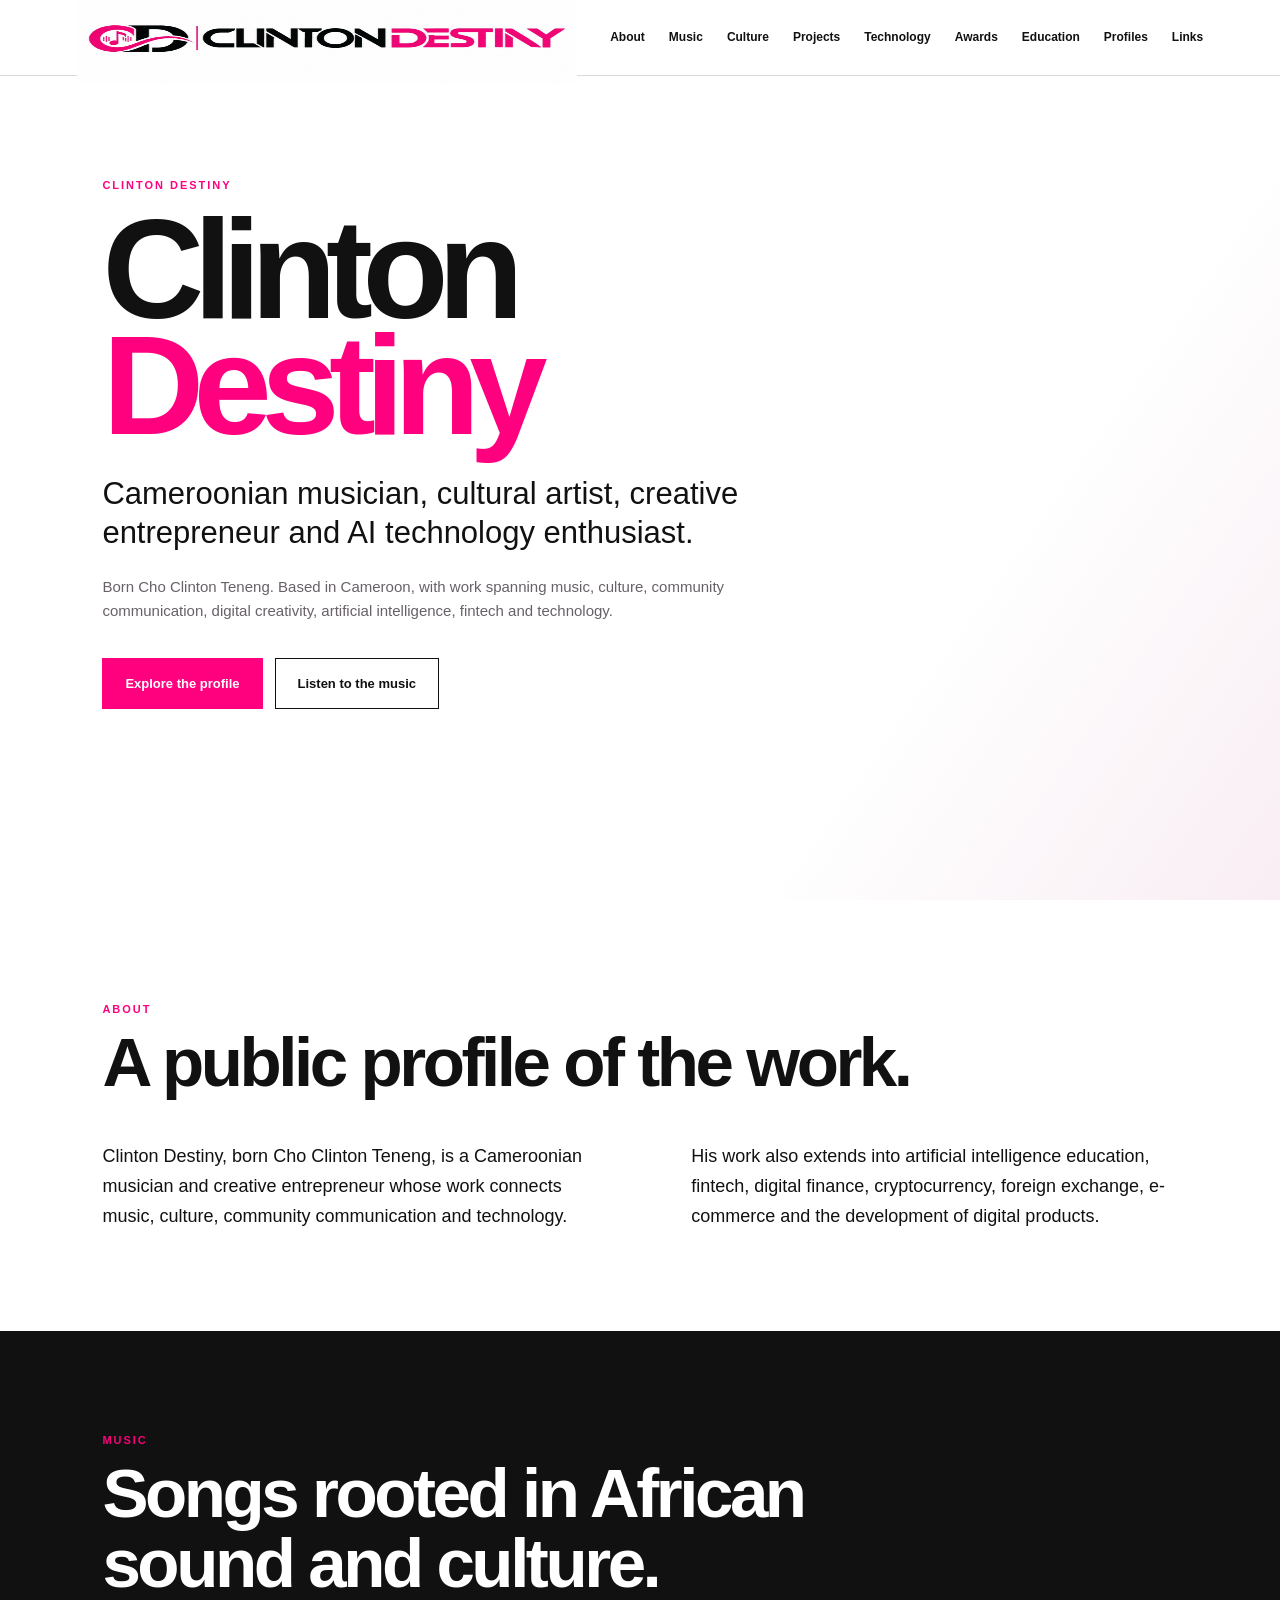
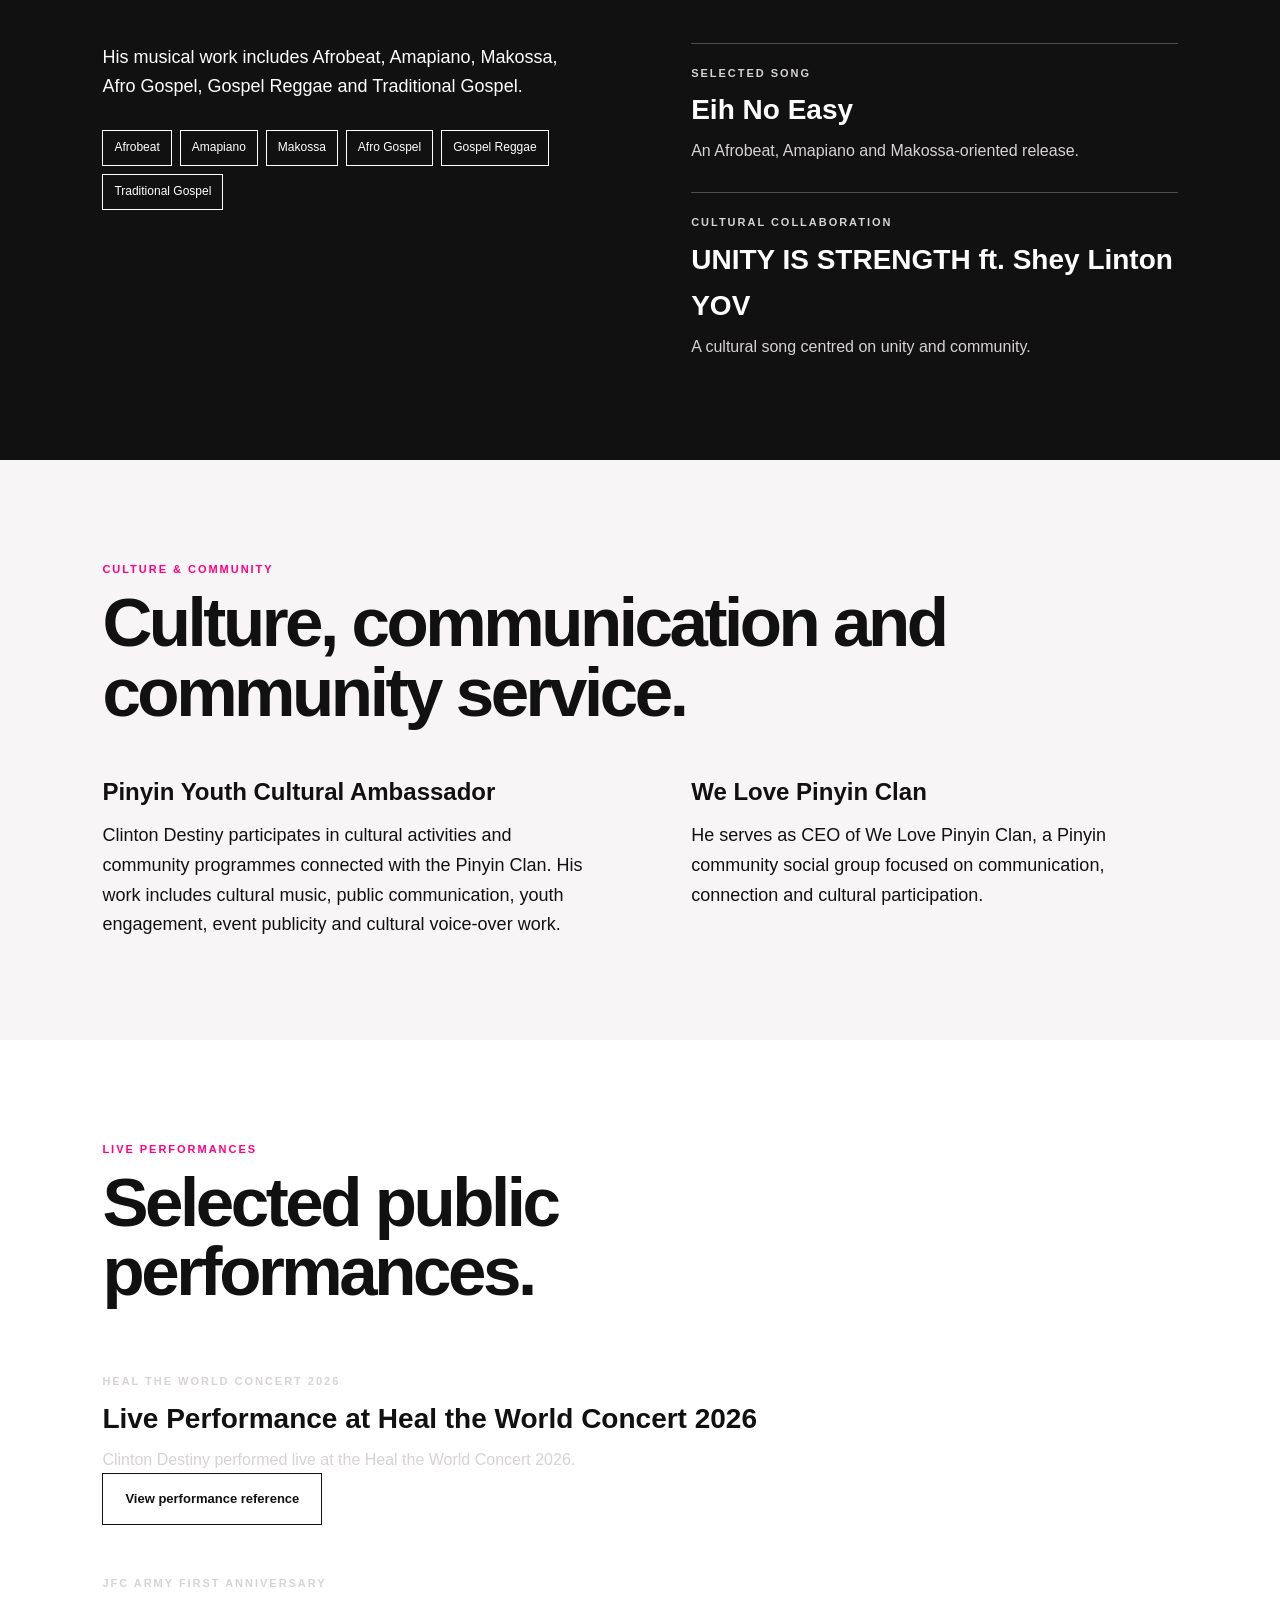
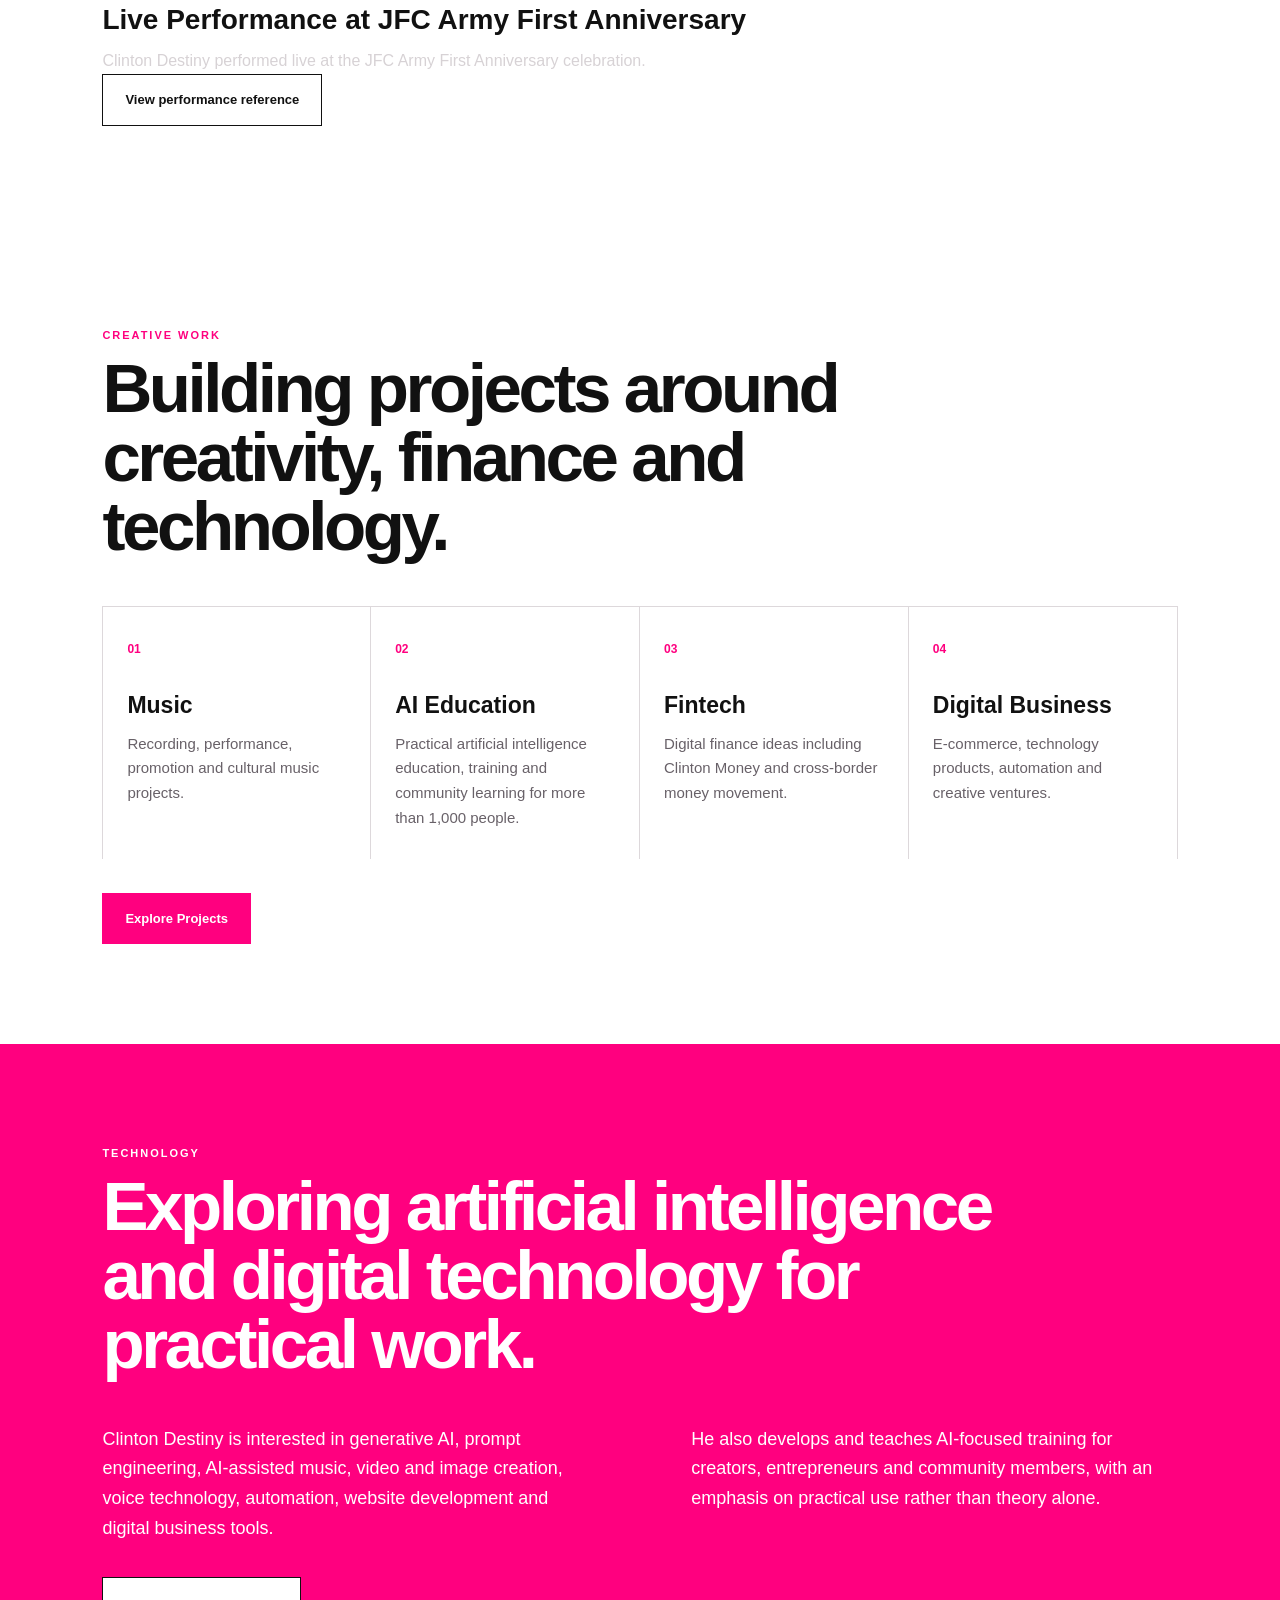
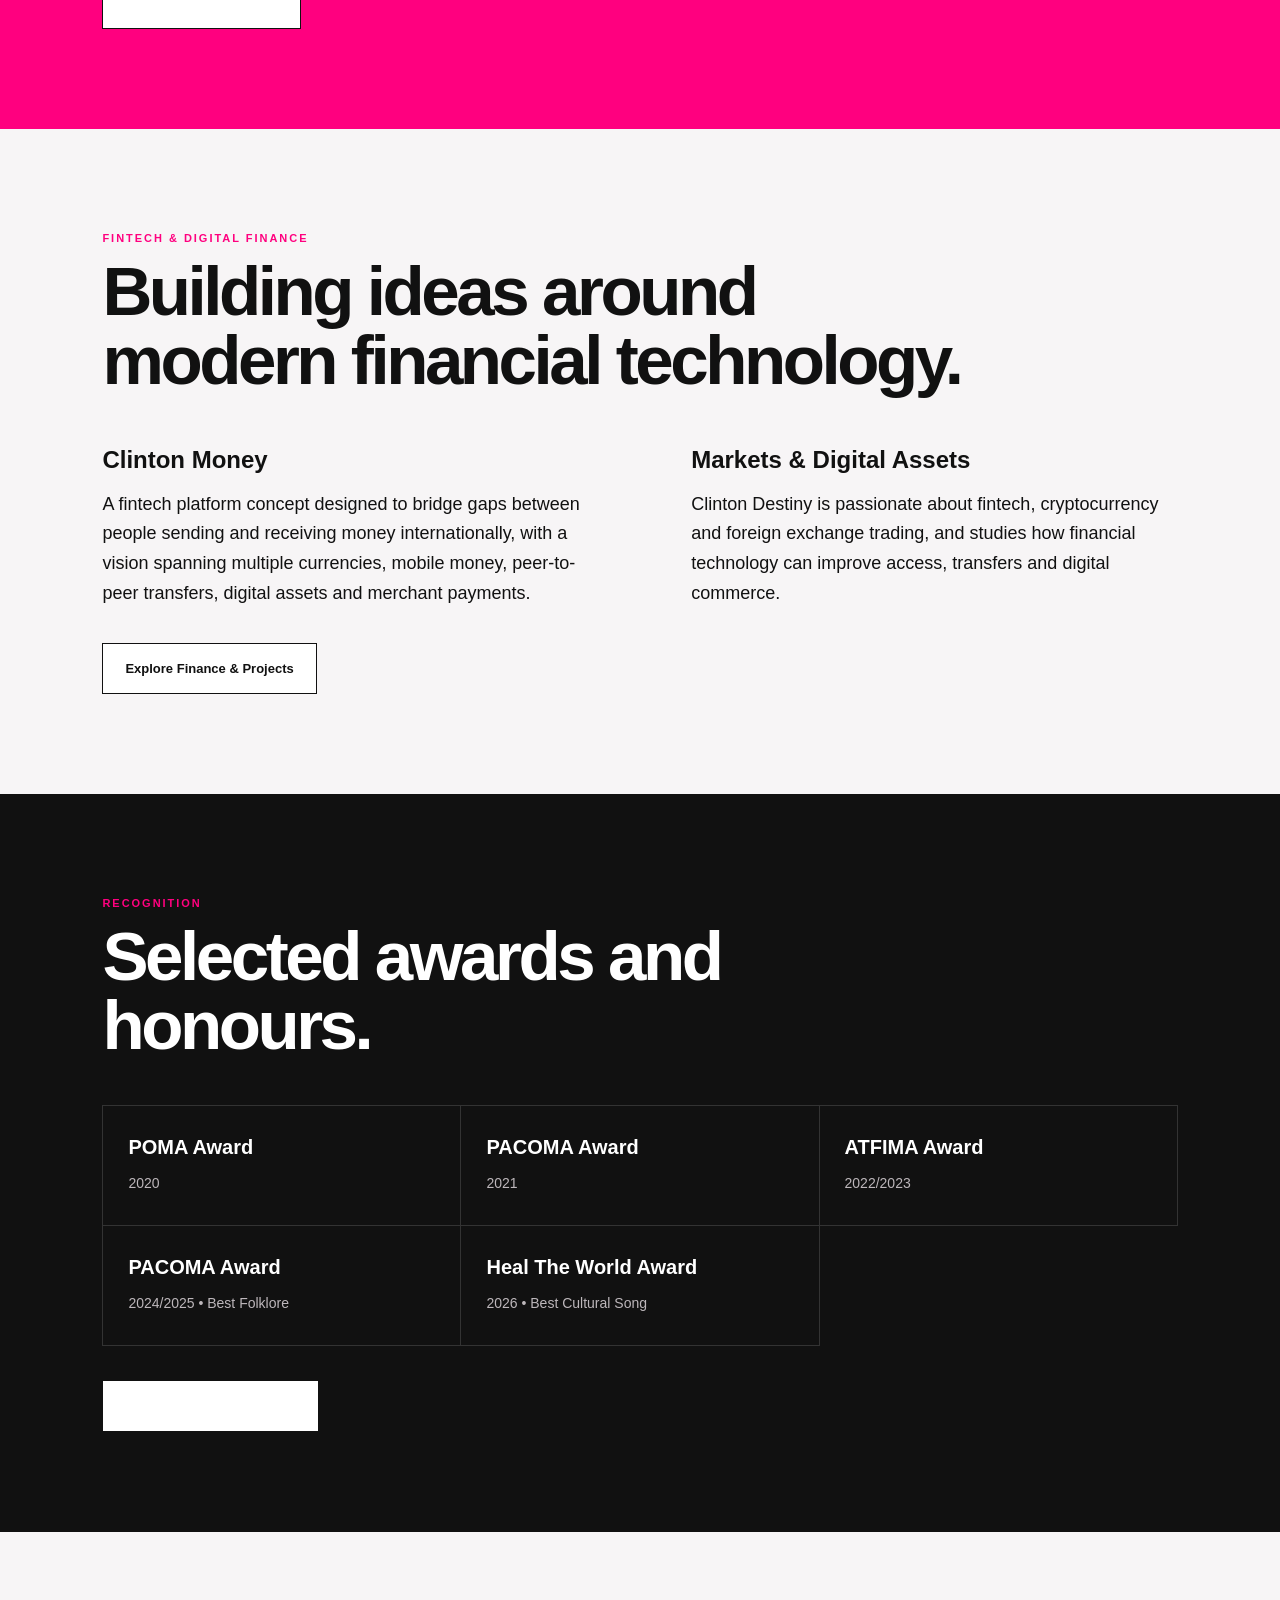
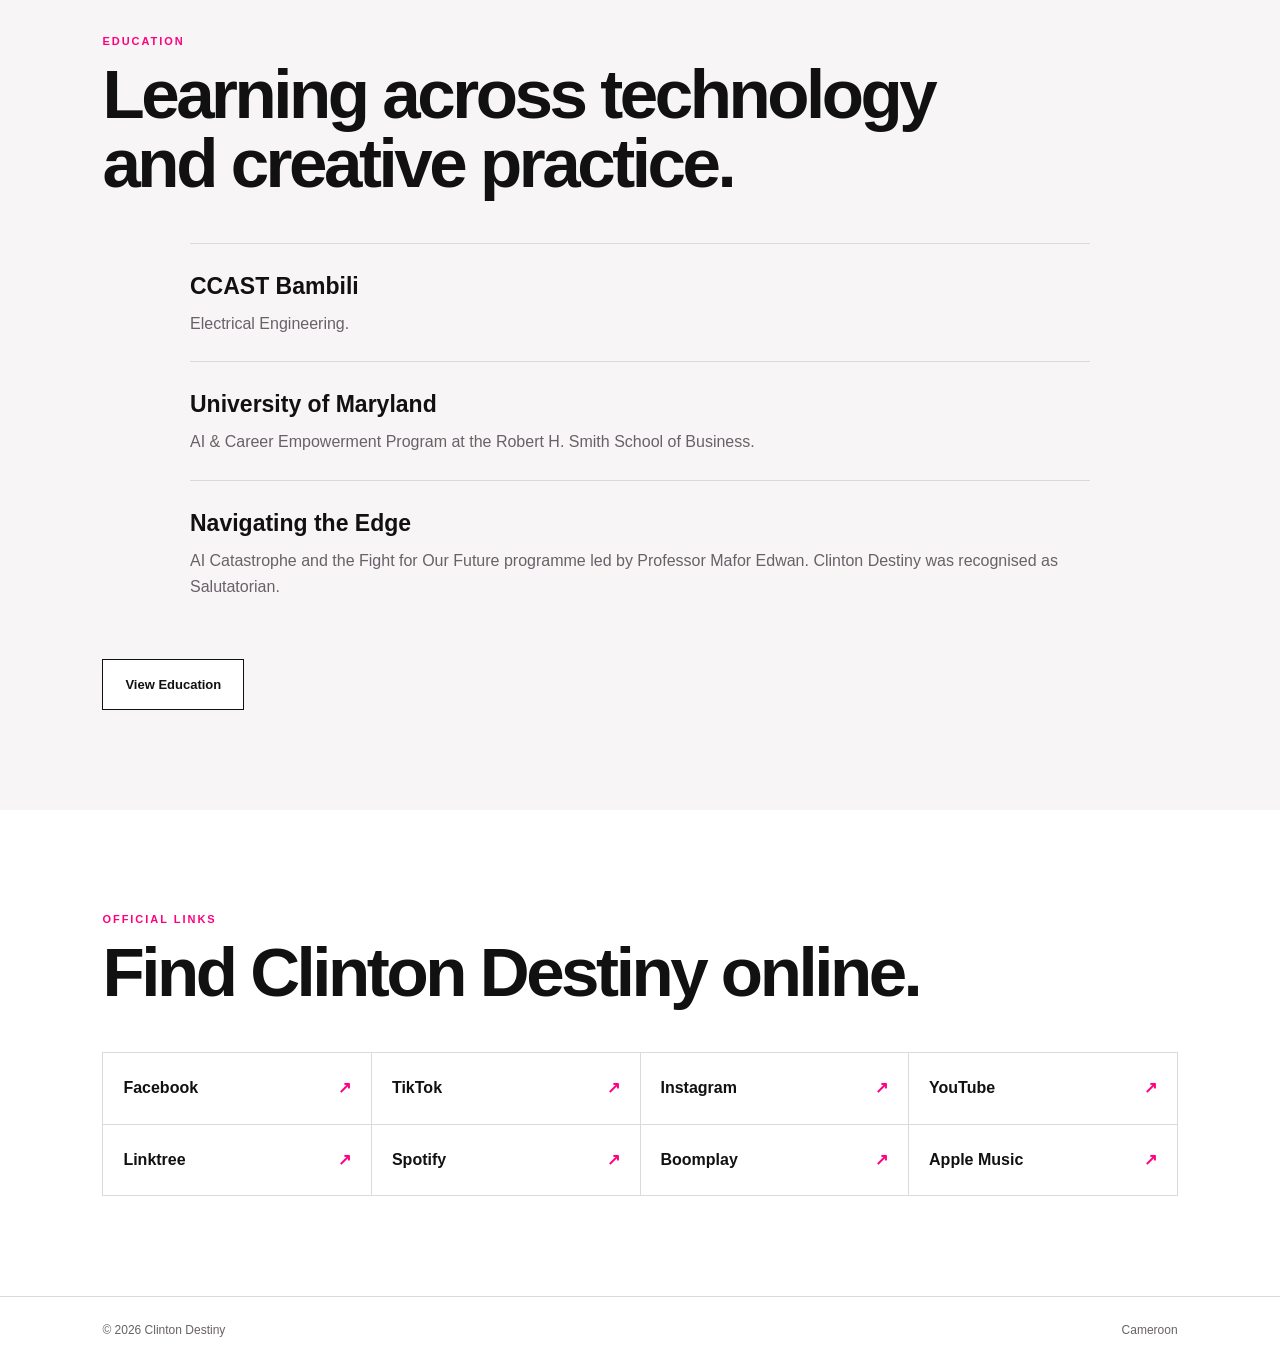
==== commit 266f1751: "Add official profiles link and identity references" ====
--- a/index.html
+++ b/index.html
@@ -35,7 +35,7 @@
   "jobTitle":"Musician, Creative Entrepreneur and Digital Creator",
   "nationality":"Cameroonian",
   "knowsAbout":["Afro-Gospel","Gospel Reggae","Afrobeat","Amapiano","Makossa","Cameroonian folklore music","Bamenda traditional culture","Artificial intelligence","Prompt engineering","Digital creativity","Creative entrepreneurship","Fintech","Cryptocurrency","Foreign exchange","Digital finance","E-commerce"],
-  "sameAs":["https://www.facebook.com/profile.php?id=61556082051792","https://www.tiktok.com/@clintondestiny3","https://www.instagram.com/clintondestinyofficial3","https://www.youtube.com/@ClintonDestiny","https://linktr.ee/clintondestiny"]
+  "sameAs":["https://www.facebook.com/profile.php?id=61556082051792","https://www.tiktok.com/@clintondestiny3","https://www.instagram.com/clintondestinyofficial3","https://www.youtube.com/@ClintonDestiny","https://linktr.ee/clintondestiny","https://open.spotify.com/album/2x3E6bNF00wiNWALQYVmuE","https://www.boomplay.com/songs/194719403","https://geo.music.apple.com/us/album/_/1787803895?i=1787803896"]
 }
 </script>
 </head>
@@ -46,7 +46,7 @@
   </a>
   <button class="menu" aria-label="Open navigation" aria-expanded="false" onclick="document.body.classList.toggle('nav-open');this.setAttribute('aria-expanded',document.body.classList.contains('nav-open'))">☰</button>
   <nav aria-label="Main navigation">
-    <a href="about.html">About</a><a href="music.html">Music</a><a href="culture.html">Culture</a><a href="projects.html">Projects</a><a href="technology.html">Technology</a><a href="awards.html">Awards</a><a href="education.html">Education</a><a href="#links">Links</a>
+    <a href="about.html">About</a><a href="music.html">Music</a><a href="culture.html">Culture</a><a href="projects.html">Projects</a><a href="technology.html">Technology</a><a href="awards.html">Awards</a><a href="education.html">Education</a><a href="profiles.html">Profiles</a><a href="#links">Links</a>
   </nav>
 </header>
 <main id="top">
@@ -60,7 +60,7 @@
 <section id="finance" class="section soft"><div class="section-heading"><p class="section-label">FINTECH & DIGITAL FINANCE</p><h2>Building ideas around modern financial technology.</h2></div><div class="two-col"><div><h3>Clinton Money</h3><p>A fintech platform concept designed to bridge gaps between people sending and receiving money internationally, with a vision spanning multiple currencies, mobile money, peer-to-peer transfers, digital assets and merchant payments.</p></div><div><h3>Markets & Digital Assets</h3><p>Clinton Destiny is passionate about fintech, cryptocurrency and foreign exchange trading, and studies how financial technology can improve access, transfers and digital commerce.</p></div></div><div class="hero-actions"><a class="button secondary" href="projects.html">Explore Finance & Projects</a></div></section>
 <section id="recognition" class="section dark"><div class="section-heading"><p class="section-label">RECOGNITION</p><h2>Selected awards and honours.</h2></div><div class="award-grid"><div><strong>POMA Award</strong><span>2020</span></div><div><strong>PACOMA Award</strong><span>2021</span></div><div><strong>ATFIMA Award</strong><span>2022/2023</span></div><div><strong>PACOMA Award</strong><span>2024/2025 • Best Folklore</span></div><div><strong>Heal The World Award</strong><span>2026 • Best Cultural Song</span></div></div><div class="hero-actions"><a class="button secondary" href="awards.html">View Awards & Recognition</a></div></section>
 <section id="education" class="section soft"><div class="section-heading"><p class="section-label">EDUCATION</p><h2>Learning across technology and creative practice.</h2></div><div class="education-list"><article><h3>CCAST Bambili</h3><p>Electrical Engineering.</p></article><article><h3>University of Maryland</h3><p>AI & Career Empowerment Program at the Robert H. Smith School of Business.</p></article><article><h3>Navigating the Edge</h3><p>AI Catastrophe and the Fight for Our Future programme led by Professor Mafor Edwan. Clinton Destiny was recognised as Salutatorian.</p></article></div><div class="hero-actions"><a class="button secondary" href="education.html">View Education</a></div></section>
-<section id="links" class="section links-section"><div class="section-heading"><p class="section-label">OFFICIAL LINKS</p><h2>Find Clinton Destiny online.</h2></div><div class="links-grid"><a href="https://www.facebook.com/profile.php?id=61556082051792" target="_blank" rel="noopener">Facebook <span>↗</span></a><a href="https://www.tiktok.com/@clintondestiny3" target="_blank" rel="noopener">TikTok <span>↗</span></a><a href="https://www.instagram.com/clintondestinyofficial3" target="_blank" rel="noopener">Instagram <span>↗</span></a><a href="https://www.youtube.com/@ClintonDestiny" target="_blank" rel="noopener">YouTube <span>↗</span></a><a href="https://linktr.ee/clintondestiny" target="_blank" rel="noopener">Linktree <span>↗</span></a><a href="https://open.spotify.com/album/2x3E6bNF00wiNWALQYVmuE" target="_blank" rel="noopener">Spotify <span>↗</span></a><a href="https://www.boomplay.com/songs/194719403" target="_blank" rel="noopener">Boomplay <span>↗</span></a><a href="https://geo.music.apple.com/us/album/_/1787803895?i=1787803896" target="_blank" rel="noopener">Apple Music <span>↗</span></a></div></section>
+<section id="links" class="section links-section"><div class="section-heading"><p class="section-label">OFFICIAL LINKS</p><h2>Find Clinton Destiny online.</h2></div><div class="links-grid"><a href="https://www.facebook.com/profile.php?id=61556082051792" target="_blank" rel="me noopener">Facebook <span>↗</span></a><a href="https://www.tiktok.com/@clintondestiny3" target="_blank" rel="me noopener">TikTok <span>↗</span></a><a href="https://www.instagram.com/clintondestinyofficial3" target="_blank" rel="me noopener">Instagram <span>↗</span></a><a href="https://www.youtube.com/@ClintonDestiny" target="_blank" rel="me noopener">YouTube <span>↗</span></a><a href="https://linktr.ee/clintondestiny" target="_blank" rel="me noopener">Linktree <span>↗</span></a><a href="https://open.spotify.com/album/2x3E6bNF00wiNWALQYVmuE" target="_blank" rel="noopener">Spotify <span>↗</span></a><a href="https://www.boomplay.com/songs/194719403" target="_blank" rel="noopener">Boomplay <span>↗</span></a><a href="https://geo.music.apple.com/us/album/_/1787803895?i=1787803896" target="_blank" rel="noopener">Apple Music <span>↗</span></a></div></section>
 </main>
 <footer><span>© <span id="year"></span> Clinton Destiny</span><span>Cameroon</span></footer>
 <script src="script.js"></script>
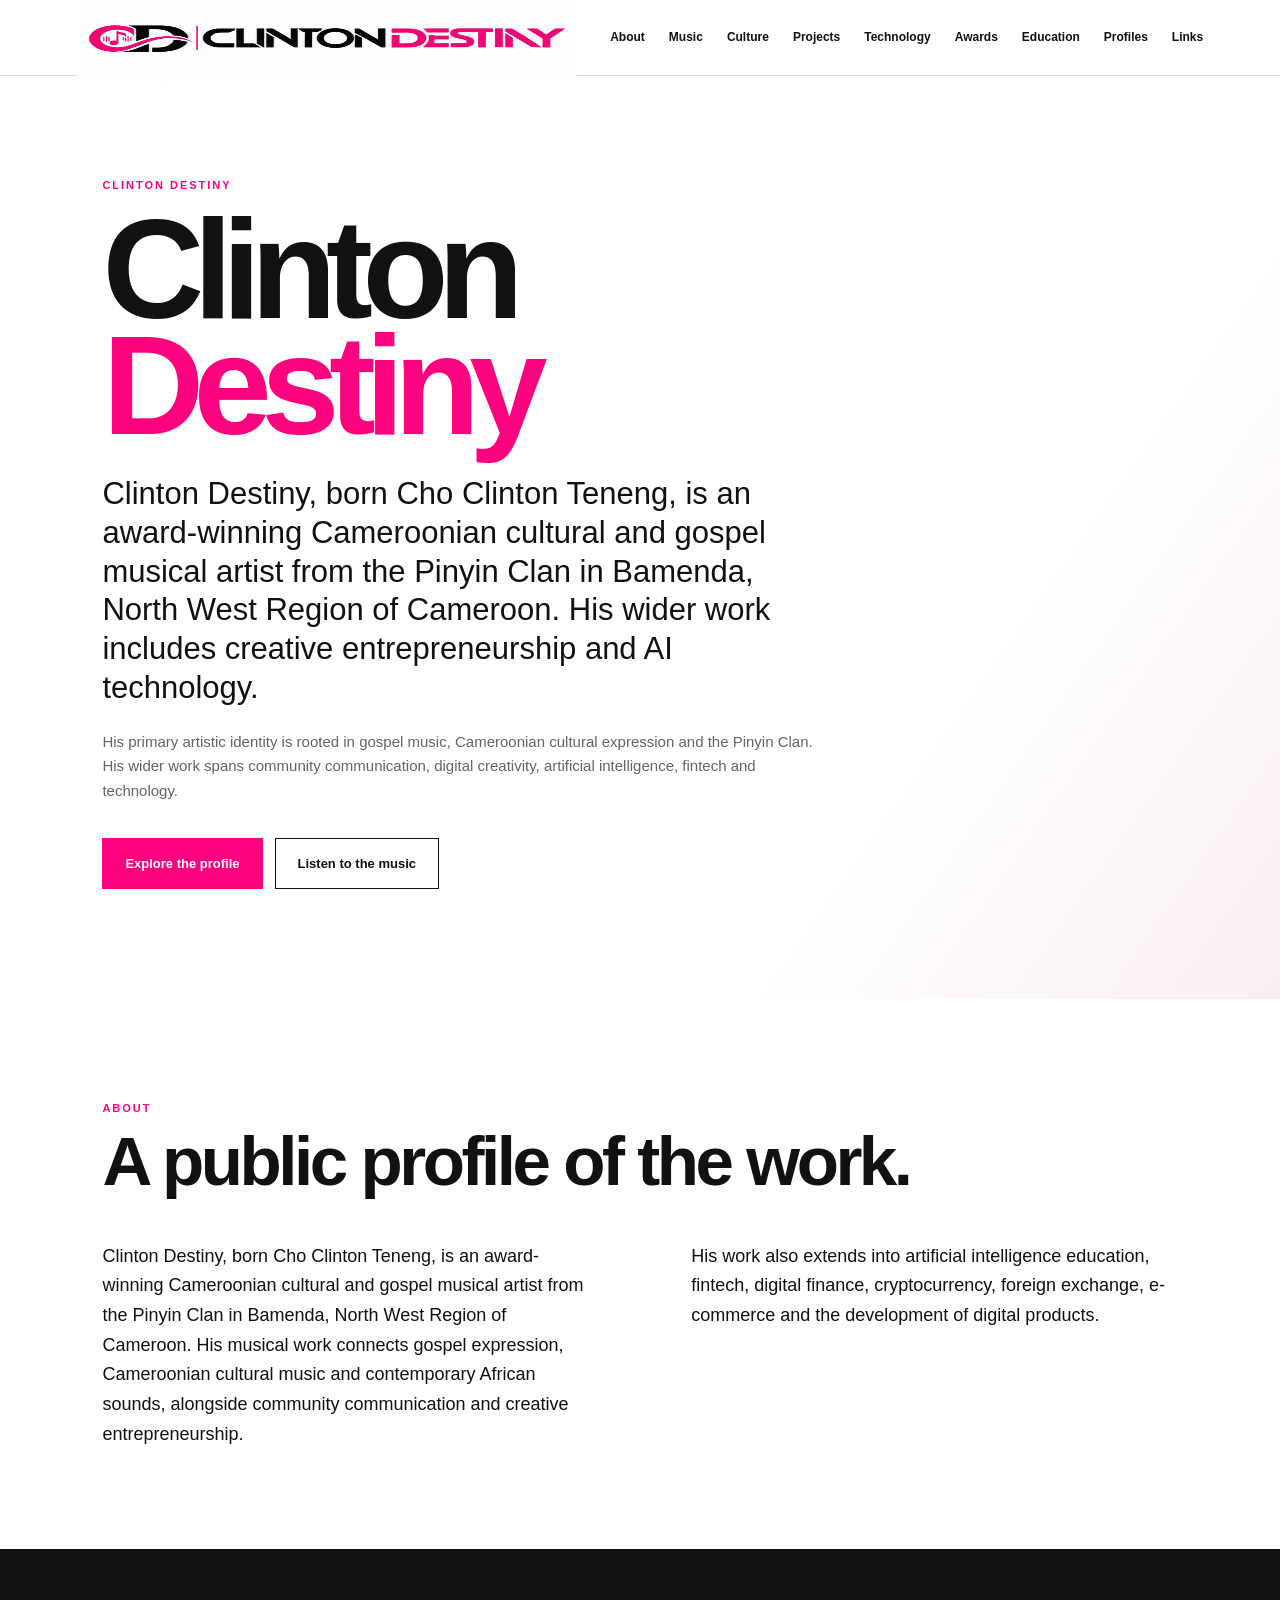
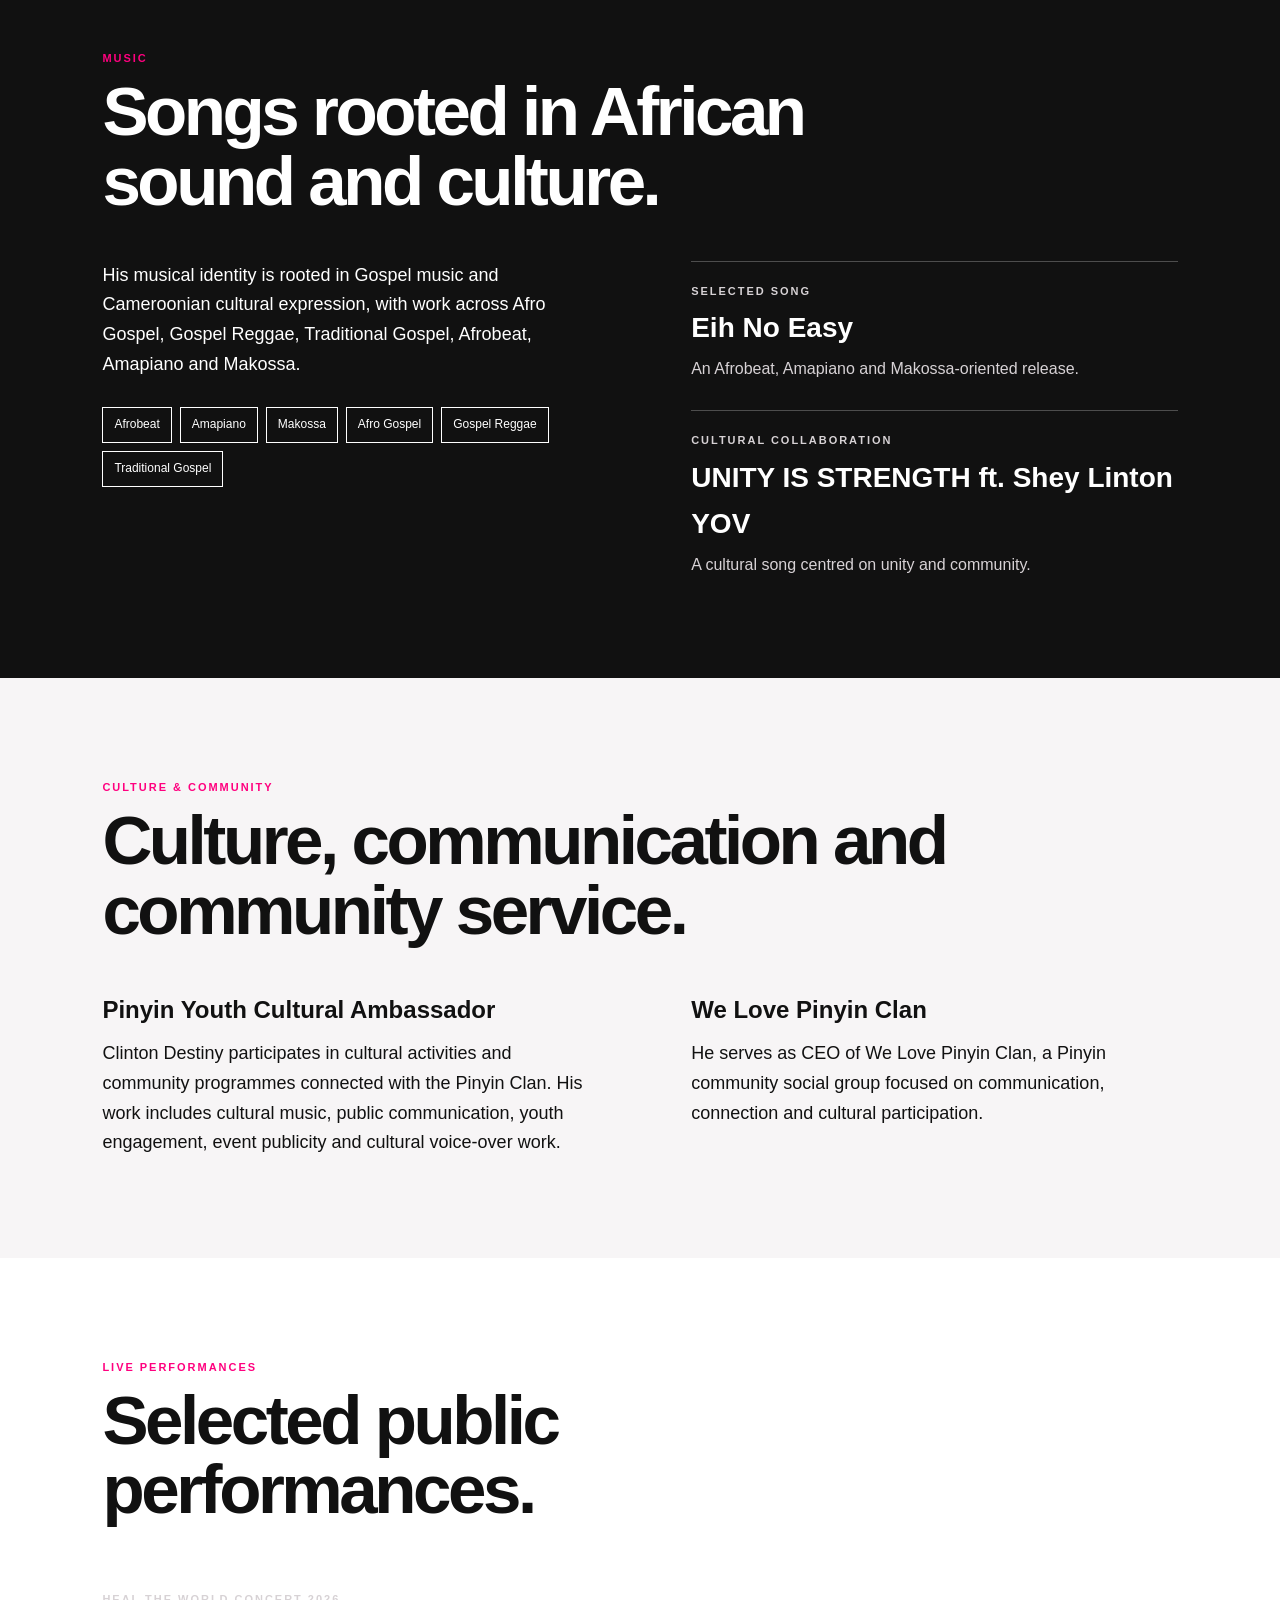
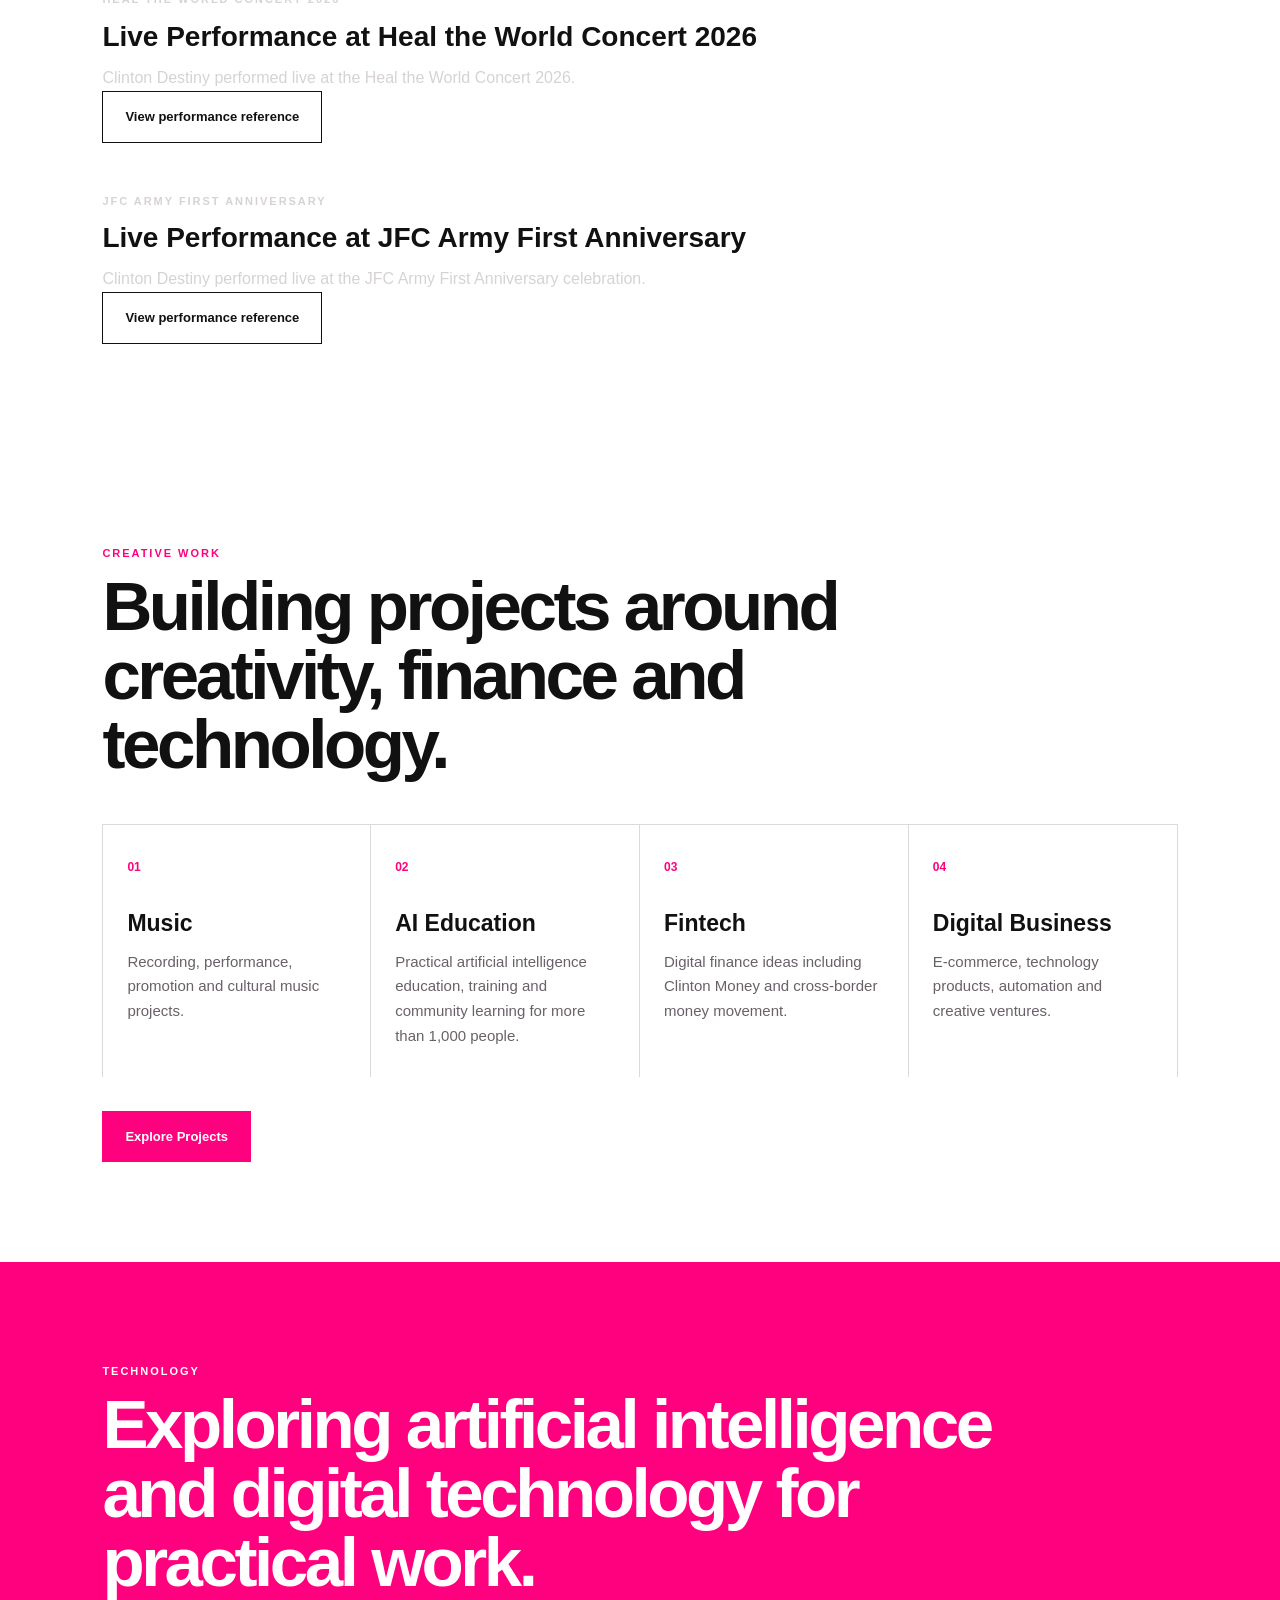
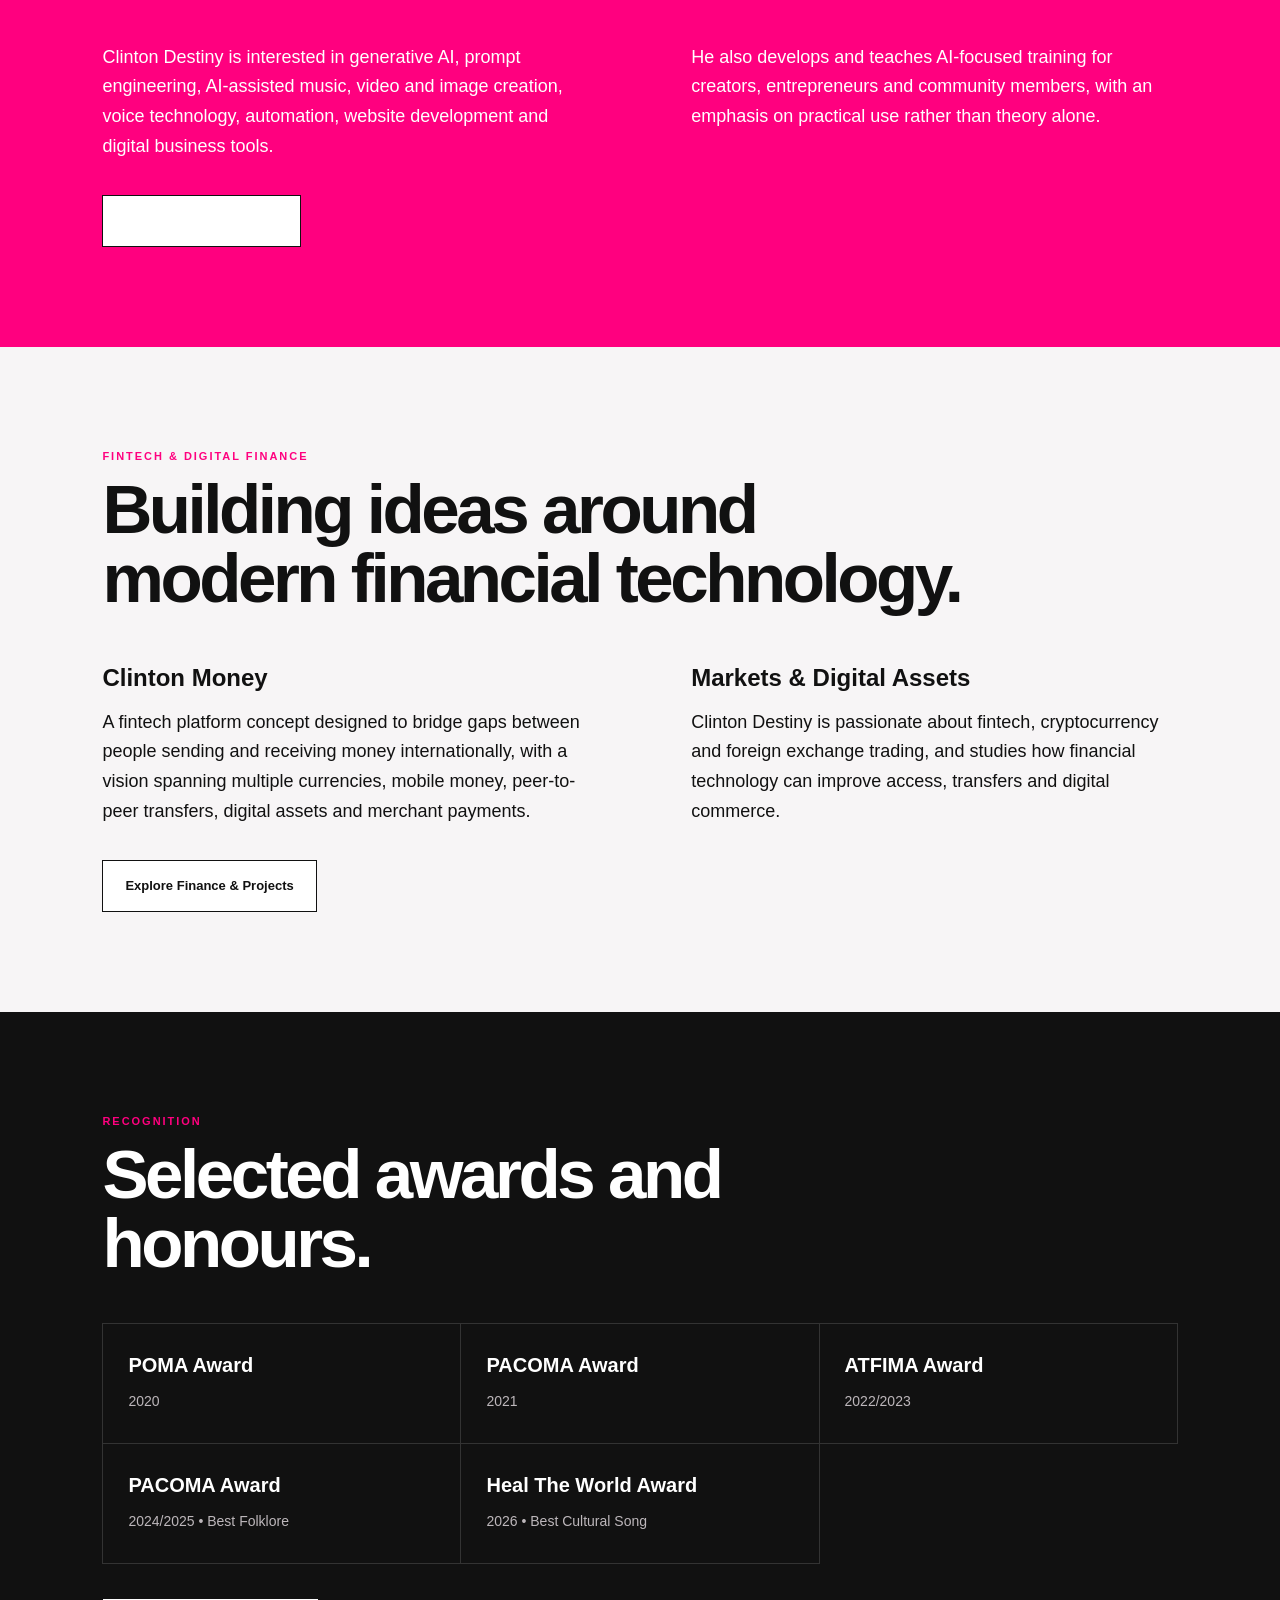
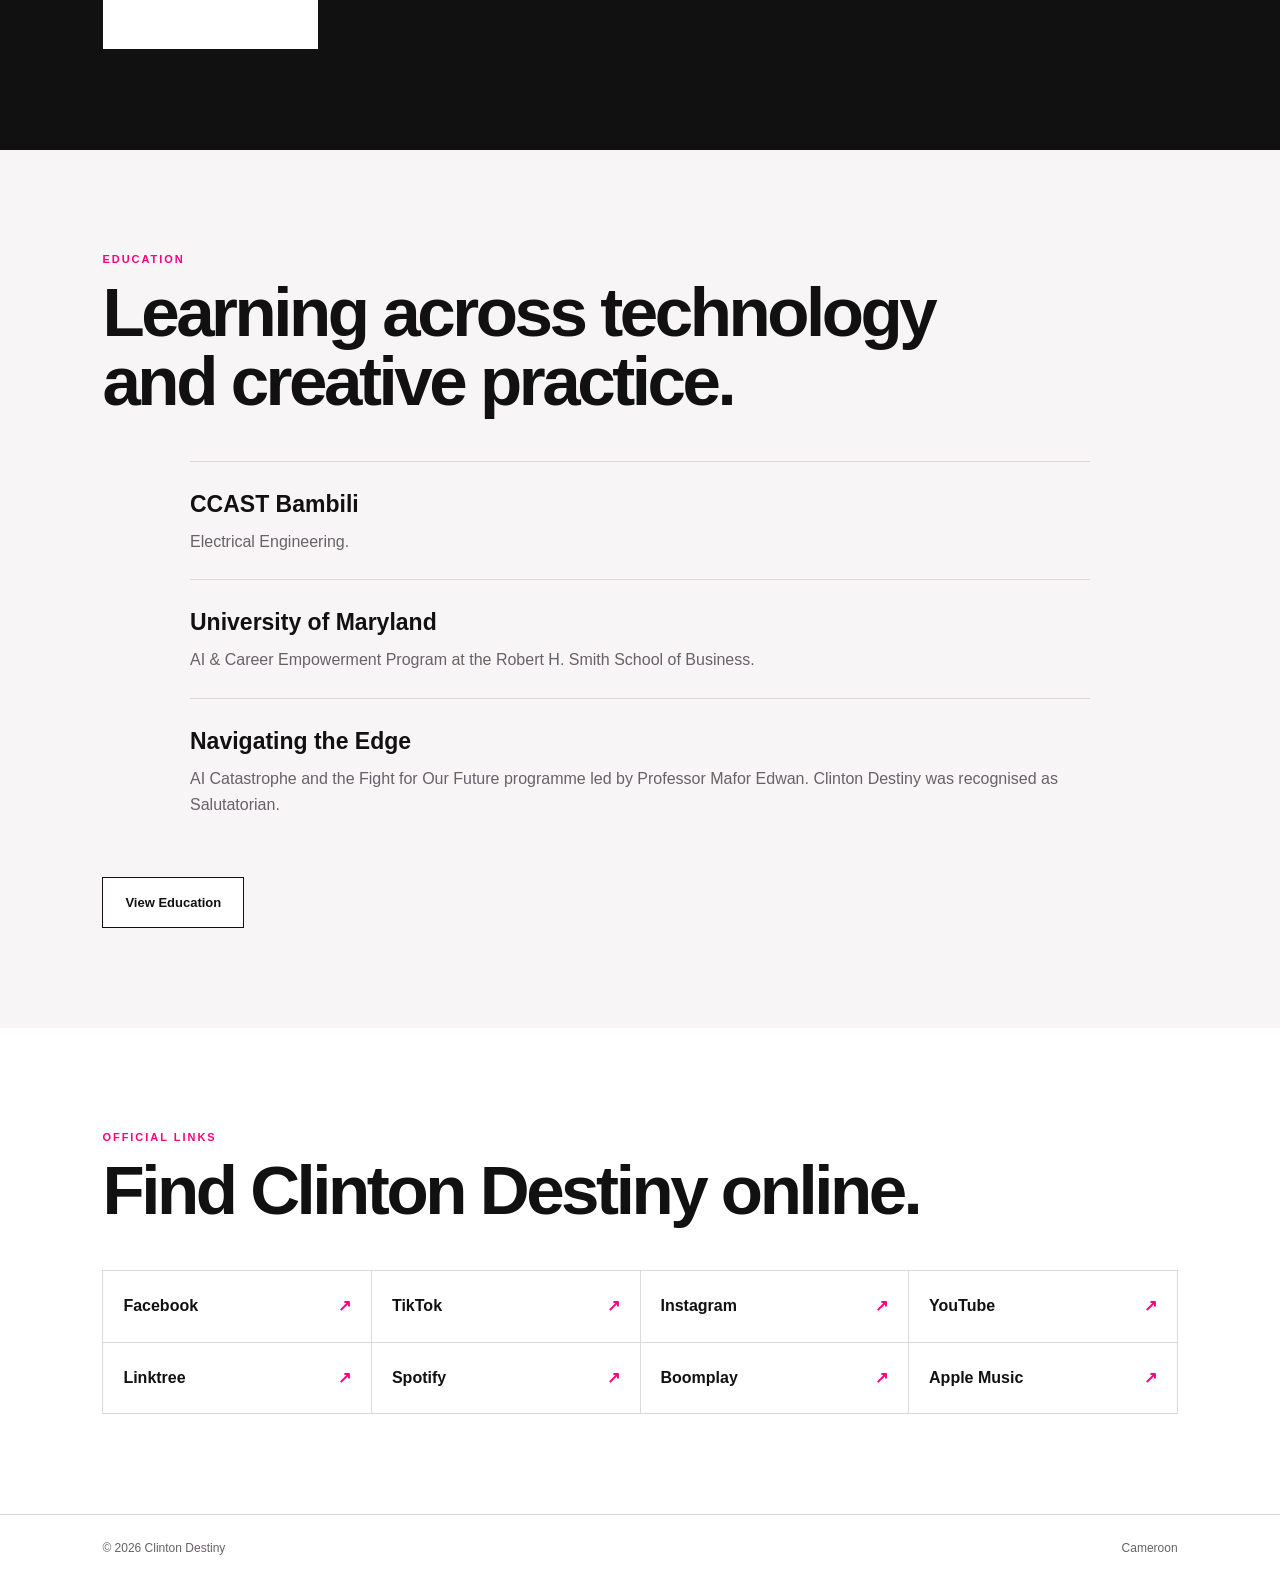
==== commit 80bb01a9: "Make gospel and Pinyin cultural artist identity primary" ====
--- a/index.html
+++ b/index.html
@@ -3,7 +3,7 @@
 <head>
 <meta charset="utf-8">
 <meta name="viewport" content="width=device-width, initial-scale=1">
-<meta name="description" content="Clinton Destiny, born Cho Clinton Teneng, is a Cameroonian musician, cultural artist, creative entrepreneur and AI technology enthusiast with interests in fintech, cryptocurrency, forex, digital business and community education.">
+<meta name="description" content="Clinton Destiny, born Cho Clinton Teneng, is an award-winning Cameroonian cultural and gospel musical artist from the Pinyin Clan in Bamenda, North West Region of Cameroon. He is also a creative entrepreneur and AI technology enthusiast with interests in fintech, digital business and community education.">
 <meta name="author" content="Clinton Destiny">
 <meta name="robots" content="index, follow, max-image-preview:large, max-snippet:-1, max-video-preview:-1">
 <meta name="googlebot" content="index, follow, max-image-preview:large, max-snippet:-1, max-video-preview:-1">
@@ -12,7 +12,7 @@
 <link rel="canonical" href="https://choclinton3-ai.github.io/clintondestiny.github.io/">
 <meta property="og:site_name" content="Clinton Destiny Official">
 <meta property="og:title" content="Clinton Destiny | Music, AI, Fintech & Creative Entrepreneurship">
-<meta property="og:description" content="Official profile of Clinton Destiny, born Cho Clinton Teneng, a Cameroonian musician, cultural artist, creative entrepreneur and AI technology enthusiast working across music, fintech, digital finance, AI and technology.">
+<meta property="og:description" content="Official profile of Clinton Destiny, born Cho Clinton Teneng, an award-winning Cameroonian cultural and gospel musical artist from the Pinyin Clan in Bamenda, North West Region of Cameroon, with wider work in entrepreneurship and AI technology.">
 <meta property="og:type" content="profile">
 <meta property="og:url" content="https://choclinton3-ai.github.io/clintondestiny.github.io/">
 <meta property="profile:first_name" content="Clinton">
@@ -20,7 +20,7 @@
 <meta property="profile:username" content="clintondestinyofficial3">
 <meta name="twitter:card" content="summary">
 <meta name="twitter:title" content="Clinton Destiny | Music, AI, Fintech & Creative Entrepreneurship">
-<meta name="twitter:description" content="Cameroonian musician, cultural artist, creative entrepreneur and AI technology enthusiast with interests in fintech, cryptocurrency, forex and digital business.">
+<meta name="twitter:description" content="Award-winning Cameroonian cultural and gospel musical artist from the Pinyin Clan in Bamenda, North West Region of Cameroon, also working in creative entrepreneurship and AI technology.">
 <title>Clinton Destiny | Music, AI, Fintech & Creative Entrepreneurship</title>
 <link rel="stylesheet" href="styles.css">
 <script type="application/ld+json">
@@ -32,9 +32,9 @@
   "description":"Cameroonian musician, cultural artist, creative entrepreneur and AI technology enthusiast with interests in fintech, cryptocurrency, forex, digital business and community education.",
   "url":"https://choclinton3-ai.github.io/clintondestiny.github.io/",
   "mainEntityOfPage":"https://choclinton3-ai.github.io/clintondestiny.github.io/",
-  "jobTitle":"Musician, Creative Entrepreneur and Digital Creator",
+  "jobTitle":"Award-Winning Cameroonian Cultural and Gospel Musical Artist, Creative Entrepreneur and AI Technology Enthusiast",
   "nationality":"Cameroonian",
-  "knowsAbout":["Afro-Gospel","Gospel Reggae","Afrobeat","Amapiano","Makossa","Cameroonian folklore music","Bamenda traditional culture","Artificial intelligence","Prompt engineering","Digital creativity","Creative entrepreneurship","Fintech","Cryptocurrency","Foreign exchange","Digital finance","E-commerce"],
+  "knowsAbout":["Gospel music","Afro-Gospel","Gospel Reggae","Cameroonian cultural music","Pinyin Clan cultural heritage","Bamenda traditional culture","Afrobeat","Amapiano","Makossa","Cameroonian folklore music","Artificial intelligence","Prompt engineering","Digital creativity","Creative entrepreneurship","Fintech","Cryptocurrency","Foreign exchange","Digital finance","E-commerce"],
   "sameAs":["https://www.facebook.com/profile.php?id=61556082051792","https://www.tiktok.com/@clintondestiny3","https://www.instagram.com/clintondestinyofficial3","https://www.youtube.com/@ClintonDestiny","https://linktr.ee/clintondestiny","https://open.spotify.com/album/2x3E6bNF00wiNWALQYVmuE","https://www.boomplay.com/songs/194719403","https://geo.music.apple.com/us/album/_/1787803895?i=1787803896"]
 }
 </script>
@@ -50,9 +50,9 @@
   </nav>
 </header>
 <main id="top">
-<section class="hero"><div class="hero-copy"><p class="eyebrow">CLINTON DESTINY</p><h1>Clinton<br><span>Destiny</span></h1><p class="lead">Cameroonian musician, cultural artist, creative entrepreneur and AI technology enthusiast.</p><p class="hero-note">Born Cho Clinton Teneng. Based in Cameroon, with work spanning music, culture, community communication, digital creativity, artificial intelligence, fintech and technology.</p><div class="hero-actions"><a class="button primary" href="about.html">Explore the profile</a><a class="button secondary" href="music.html">Listen to the music</a></div></div></section>
-<section id="about" class="section"><div class="section-heading"><p class="section-label">ABOUT</p><h2>A public profile of the work.</h2></div><div class="two-col"><p>Clinton Destiny, born Cho Clinton Teneng, is a Cameroonian musician and creative entrepreneur whose work connects music, culture, community communication and technology.</p><p>His work also extends into artificial intelligence education, fintech, digital finance, cryptocurrency, foreign exchange, e-commerce and the development of digital products.</p></div></section>
-<section id="music" class="section dark"><div class="section-heading"><p class="section-label">MUSIC</p><h2>Songs rooted in African sound and culture.</h2></div><div class="two-col"><div><p>His musical work includes Afrobeat, Amapiano, Makossa, Afro Gospel, Gospel Reggae and Traditional Gospel.</p><div class="tags"><span>Afrobeat</span><span>Amapiano</span><span>Makossa</span><span>Afro Gospel</span><span>Gospel Reggae</span><span>Traditional Gospel</span></div></div><div class="music-list"><article><p class="small">SELECTED SONG</p><h3>Eih No Easy</h3><p>An Afrobeat, Amapiano and Makossa-oriented release.</p></article><article><p class="small">CULTURAL COLLABORATION</p><h3>UNITY IS STRENGTH ft. Shey Linton YOV</h3><p>A cultural song centred on unity and community.</p></article></div></div></section>
+<section class="hero"><div class="hero-copy"><p class="eyebrow">CLINTON DESTINY</p><h1>Clinton<br><span>Destiny</span></h1><p class="lead">Clinton Destiny, born Cho Clinton Teneng, is an award-winning Cameroonian cultural and gospel musical artist from the Pinyin Clan in Bamenda, North West Region of Cameroon. His wider work includes creative entrepreneurship and AI technology.</p><p class="hero-note">His primary artistic identity is rooted in gospel music, Cameroonian cultural expression and the Pinyin Clan. His wider work spans community communication, digital creativity, artificial intelligence, fintech and technology.</p><div class="hero-actions"><a class="button primary" href="about.html">Explore the profile</a><a class="button secondary" href="music.html">Listen to the music</a></div></div></section>
+<section id="about" class="section"><div class="section-heading"><p class="section-label">ABOUT</p><h2>A public profile of the work.</h2></div><div class="two-col"><p>Clinton Destiny, born Cho Clinton Teneng, is an award-winning Cameroonian cultural and gospel musical artist from the Pinyin Clan in Bamenda, North West Region of Cameroon. His musical work connects gospel expression, Cameroonian cultural music and contemporary African sounds, alongside community communication and creative entrepreneurship.</p><p>His work also extends into artificial intelligence education, fintech, digital finance, cryptocurrency, foreign exchange, e-commerce and the development of digital products.</p></div></section>
+<section id="music" class="section dark"><div class="section-heading"><p class="section-label">MUSIC</p><h2>Songs rooted in African sound and culture.</h2></div><div class="two-col"><div><p>His musical identity is rooted in Gospel music and Cameroonian cultural expression, with work across Afro Gospel, Gospel Reggae, Traditional Gospel, Afrobeat, Amapiano and Makossa.</p><div class="tags"><span>Afrobeat</span><span>Amapiano</span><span>Makossa</span><span>Afro Gospel</span><span>Gospel Reggae</span><span>Traditional Gospel</span></div></div><div class="music-list"><article><p class="small">SELECTED SONG</p><h3>Eih No Easy</h3><p>An Afrobeat, Amapiano and Makossa-oriented release.</p></article><article><p class="small">CULTURAL COLLABORATION</p><h3>UNITY IS STRENGTH ft. Shey Linton YOV</h3><p>A cultural song centred on unity and community.</p></article></div></div></section>
 <section id="culture" class="section soft"><div class="section-heading"><p class="section-label">CULTURE & COMMUNITY</p><h2>Culture, communication and community service.</h2></div><div class="two-col"><div><h3>Pinyin Youth Cultural Ambassador</h3><p>Clinton Destiny participates in cultural activities and community programmes connected with the Pinyin Clan. His work includes cultural music, public communication, youth engagement, event publicity and cultural voice-over work.</p></div><div><h3>We Love Pinyin Clan</h3><p>He serves as CEO of We Love Pinyin Clan, a Pinyin community social group focused on communication, connection and cultural participation.</p></div></div></section>
 <section class="section"><div class="section-heading"><p class="section-label">LIVE PERFORMANCES</p><h2>Selected public performances.</h2></div><div class="music-list"><article><p class="small">HEAL THE WORLD CONCERT 2026</p><h3>Live Performance at Heal the World Concert 2026</h3><p>Clinton Destiny performed live at the Heal the World Concert 2026.</p><a class="button secondary" href="https://www.threads.com/share/_kIAUyEGD" target="_blank" rel="noopener">View performance reference</a></article><article><p class="small">JFC ARMY FIRST ANNIVERSARY</p><h3>Live Performance at JFC Army First Anniversary</h3><p>Clinton Destiny performed live at the JFC Army First Anniversary celebration.</p><a class="button secondary" href="https://www.threads.com/share/_qTkmDkGN" target="_blank" rel="noopener">View performance reference</a></article></div></section>
 <section id="work" class="section"><div class="section-heading"><p class="section-label">CREATIVE WORK</p><h2>Building projects around creativity, finance and technology.</h2></div><div class="work-grid"><article><span>01</span><h3>Music</h3><p>Recording, performance, promotion and cultural music projects.</p></article><article><span>02</span><h3>AI Education</h3><p>Practical artificial intelligence education, training and community learning for more than 1,000 people.</p></article><article><span>03</span><h3>Fintech</h3><p>Digital finance ideas including Clinton Money and cross-border money movement.</p></article><article><span>04</span><h3>Digital Business</h3><p>E-commerce, technology products, automation and creative ventures.</p></article></div><div class="hero-actions"><a class="button primary" href="projects.html">Explore Projects</a></div></section>
